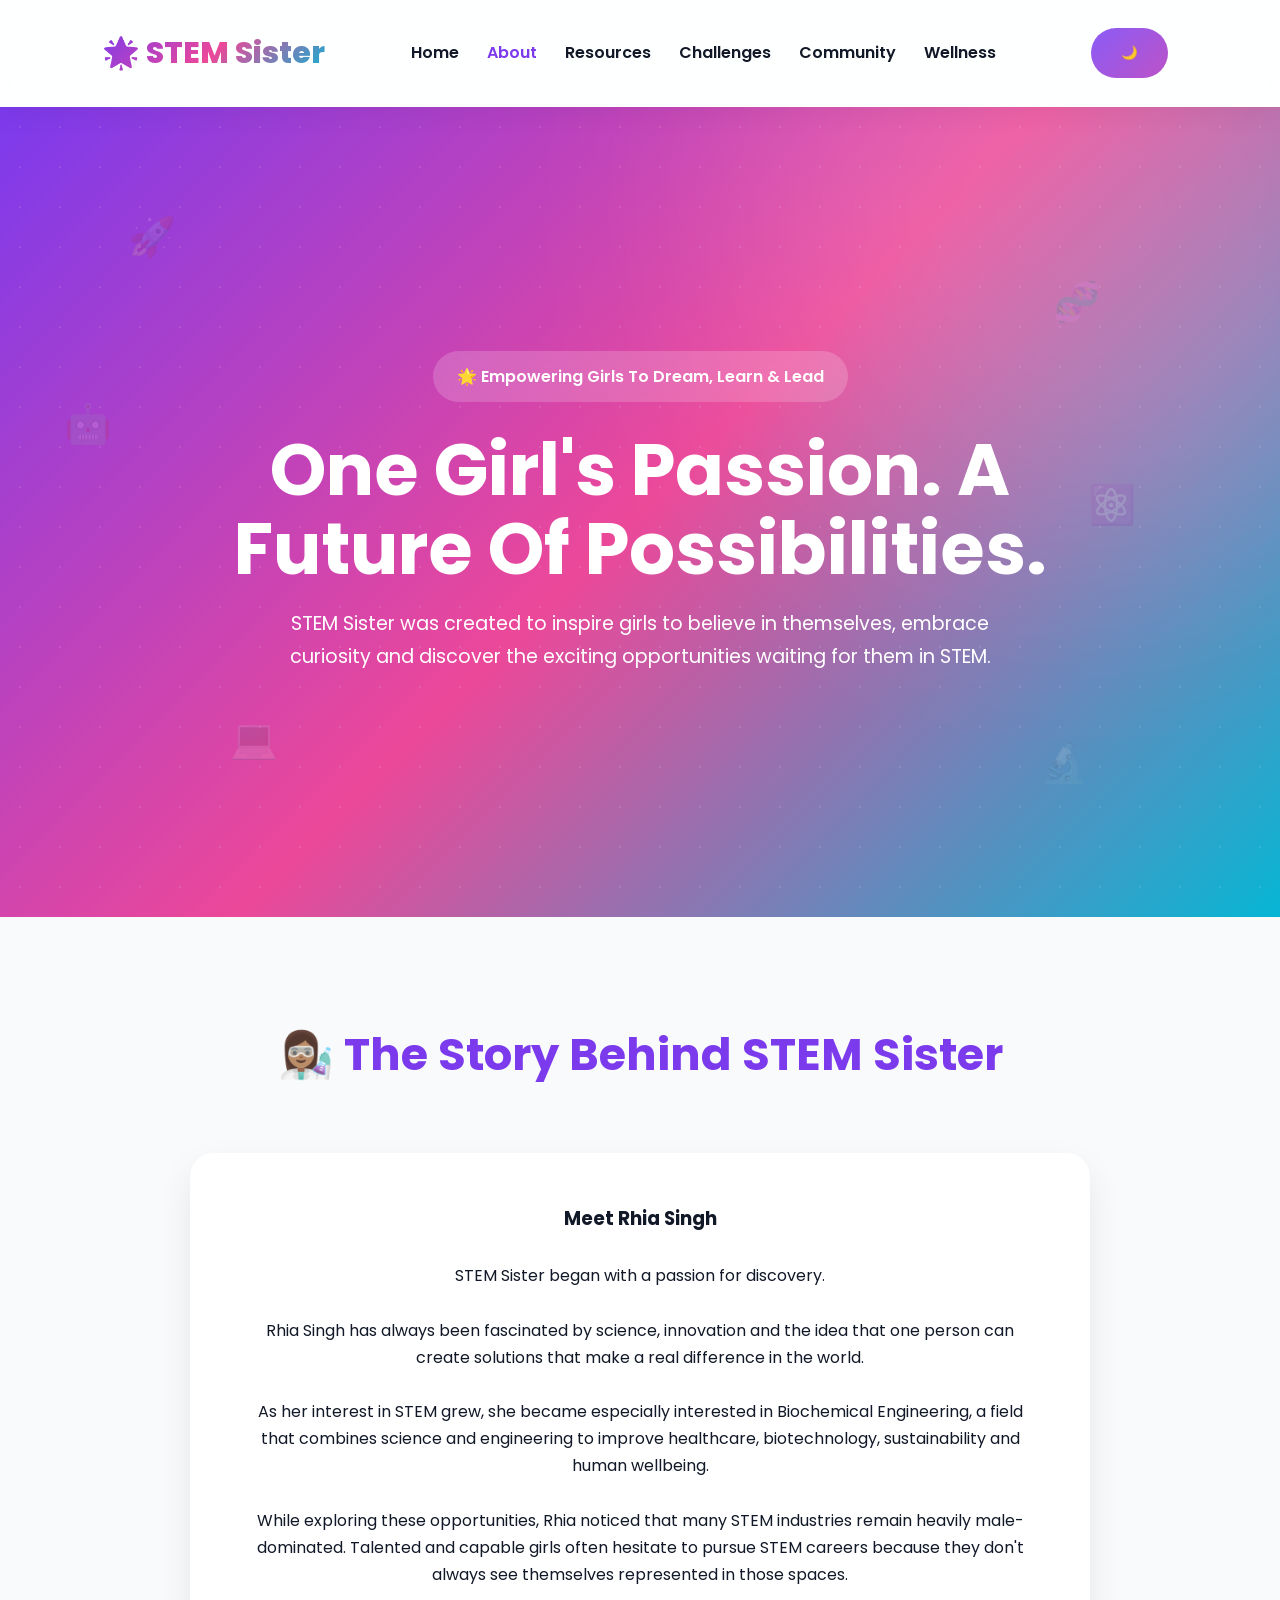
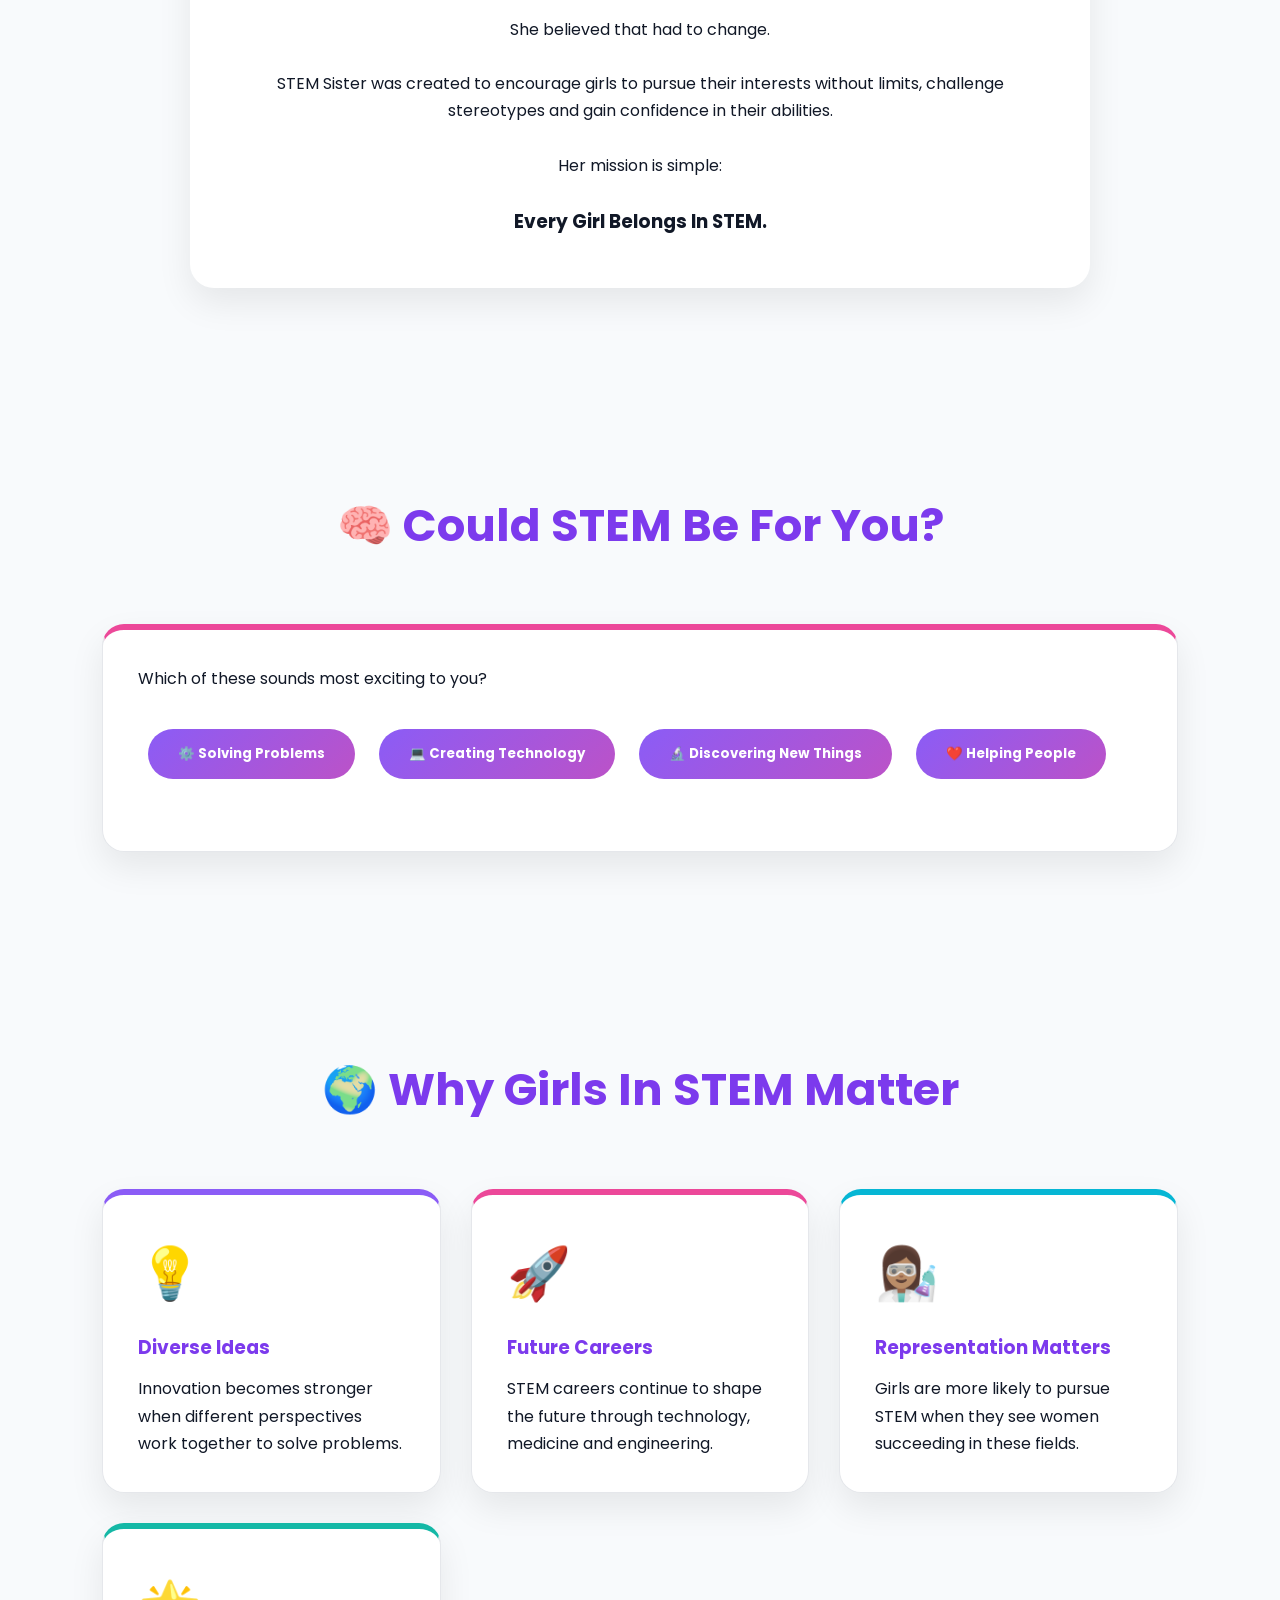
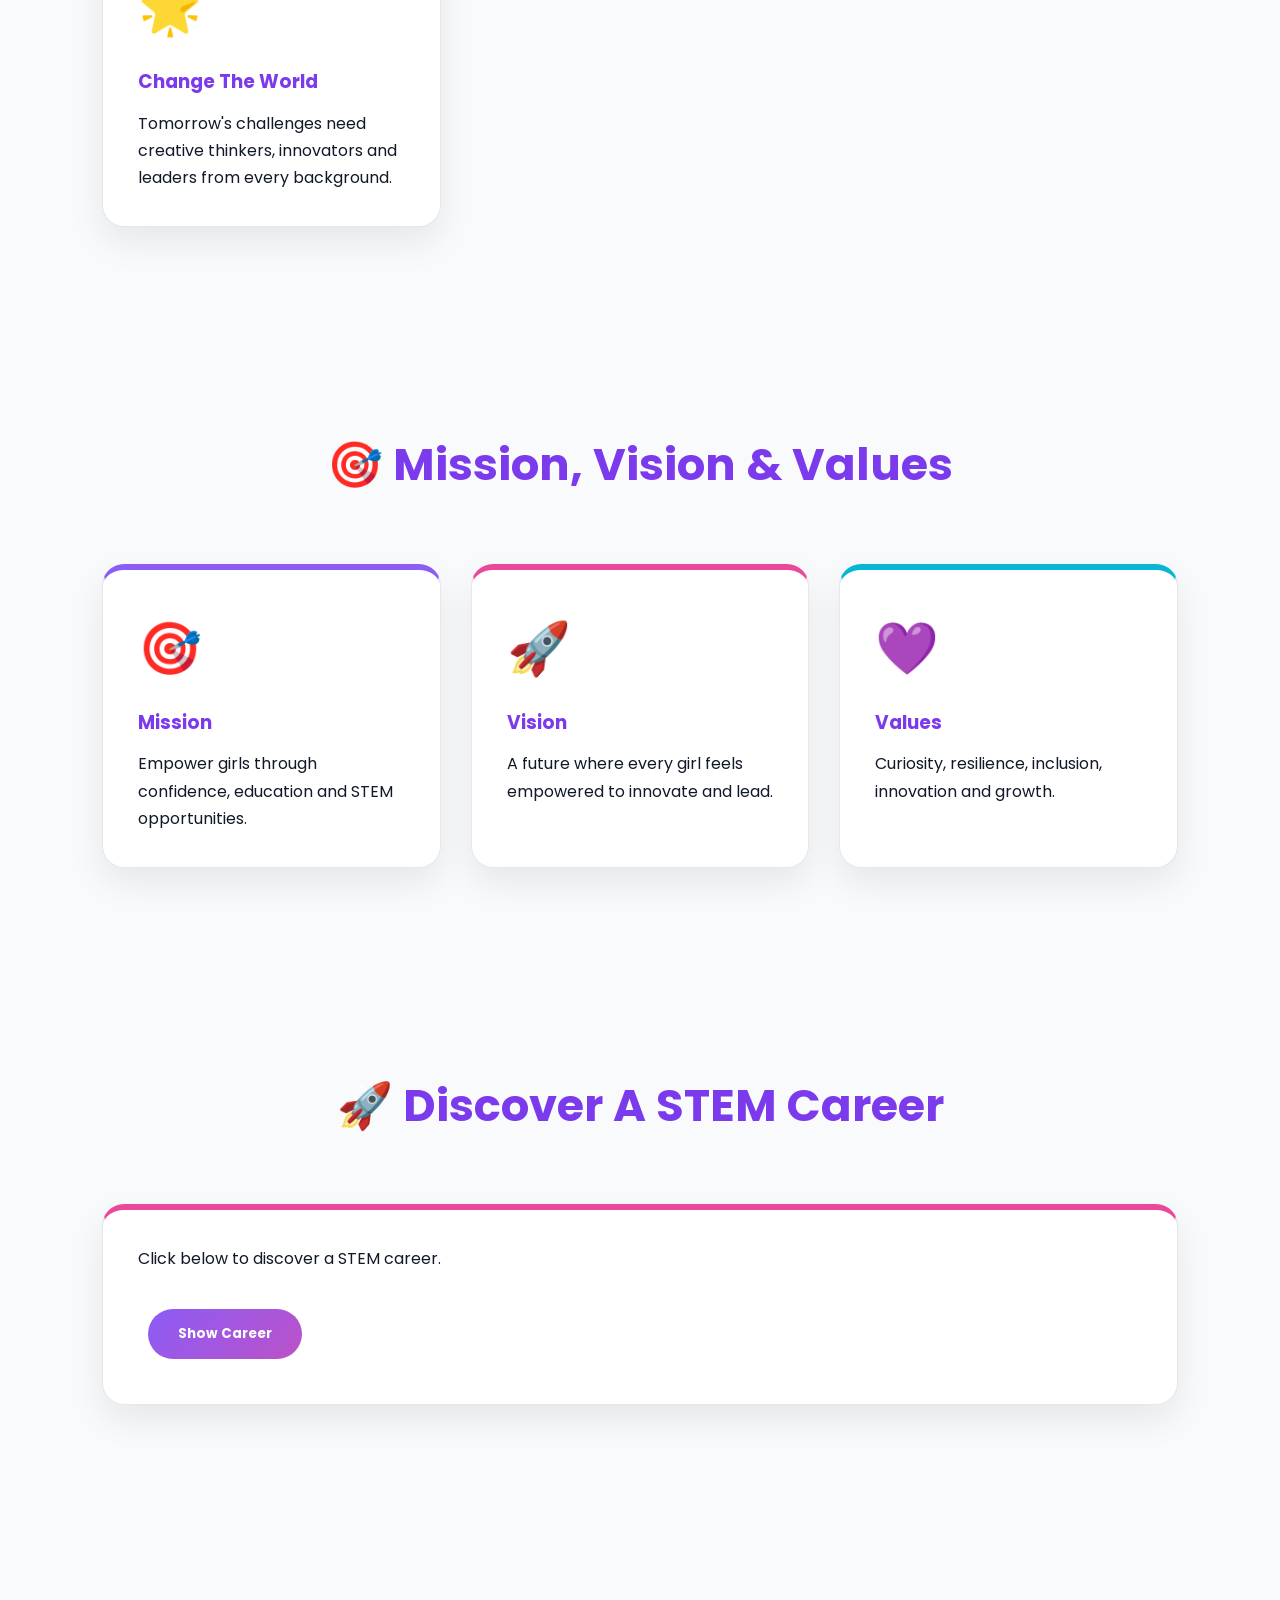
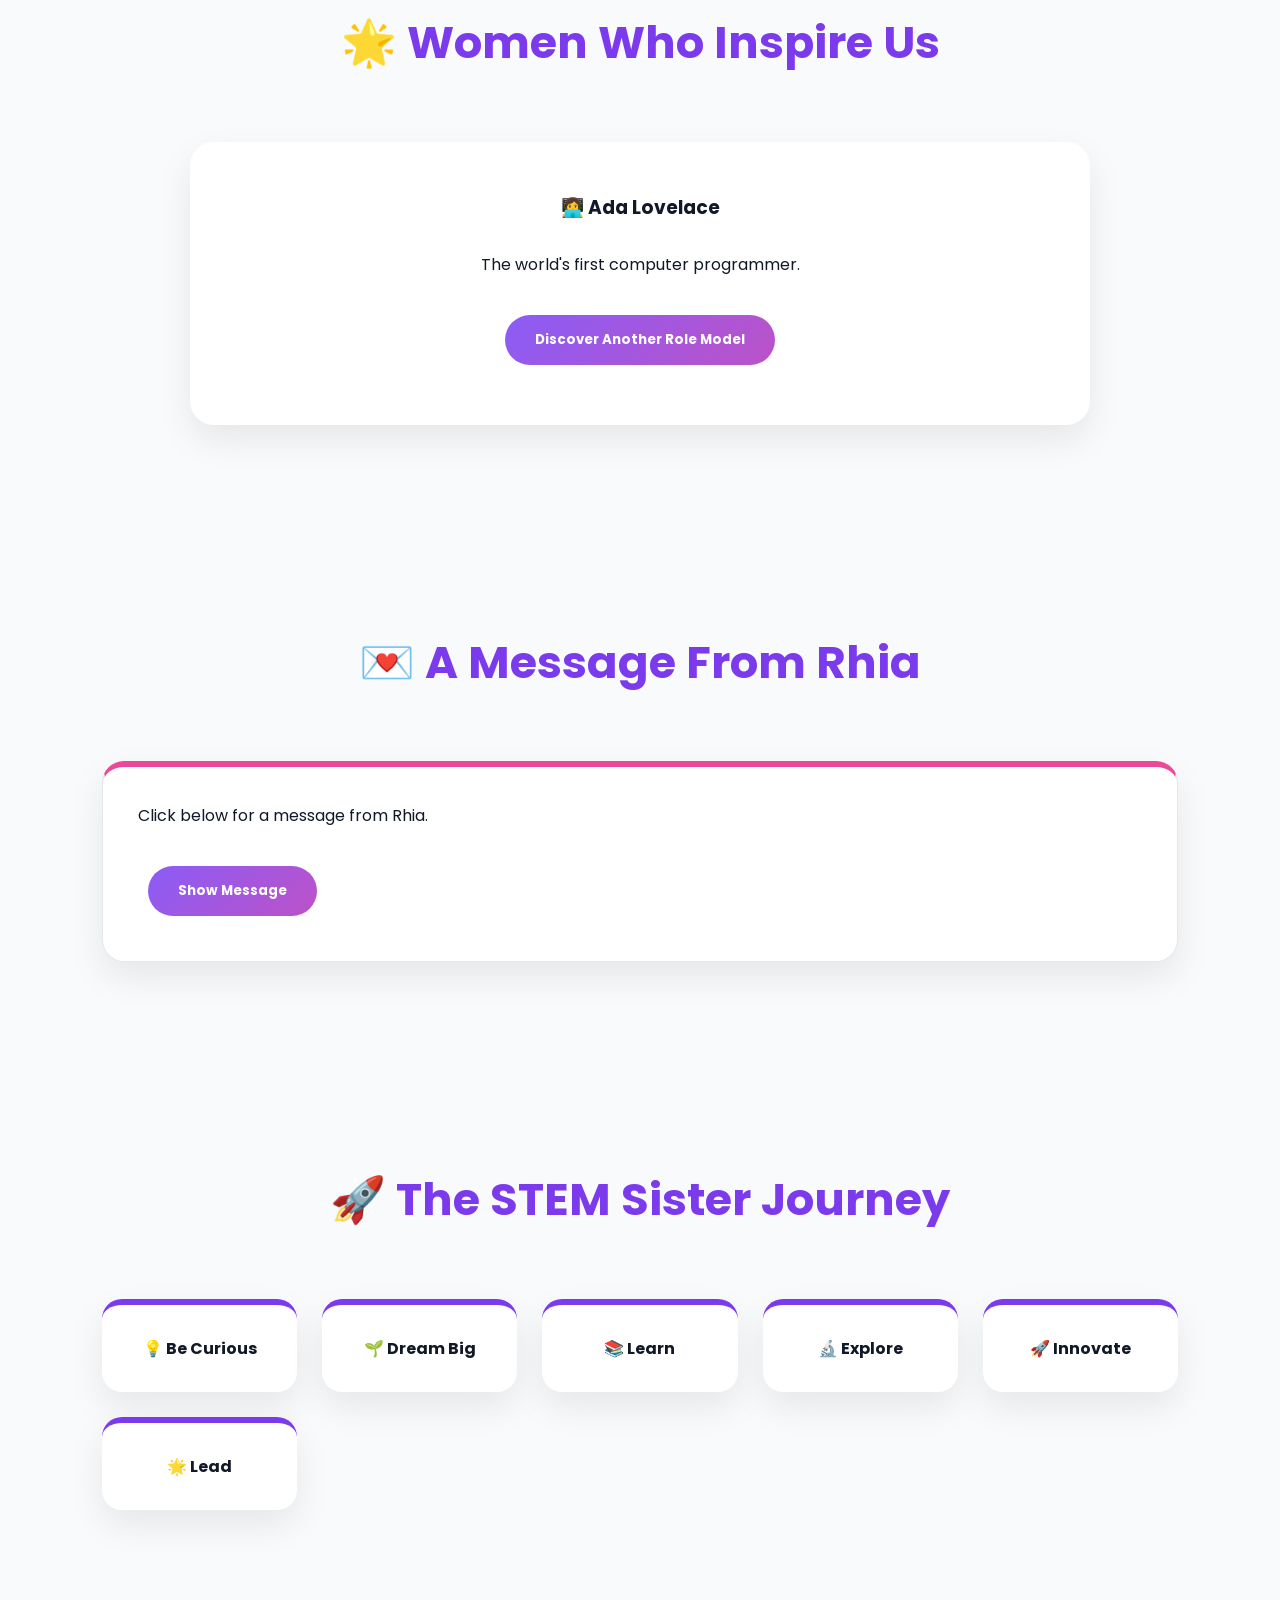
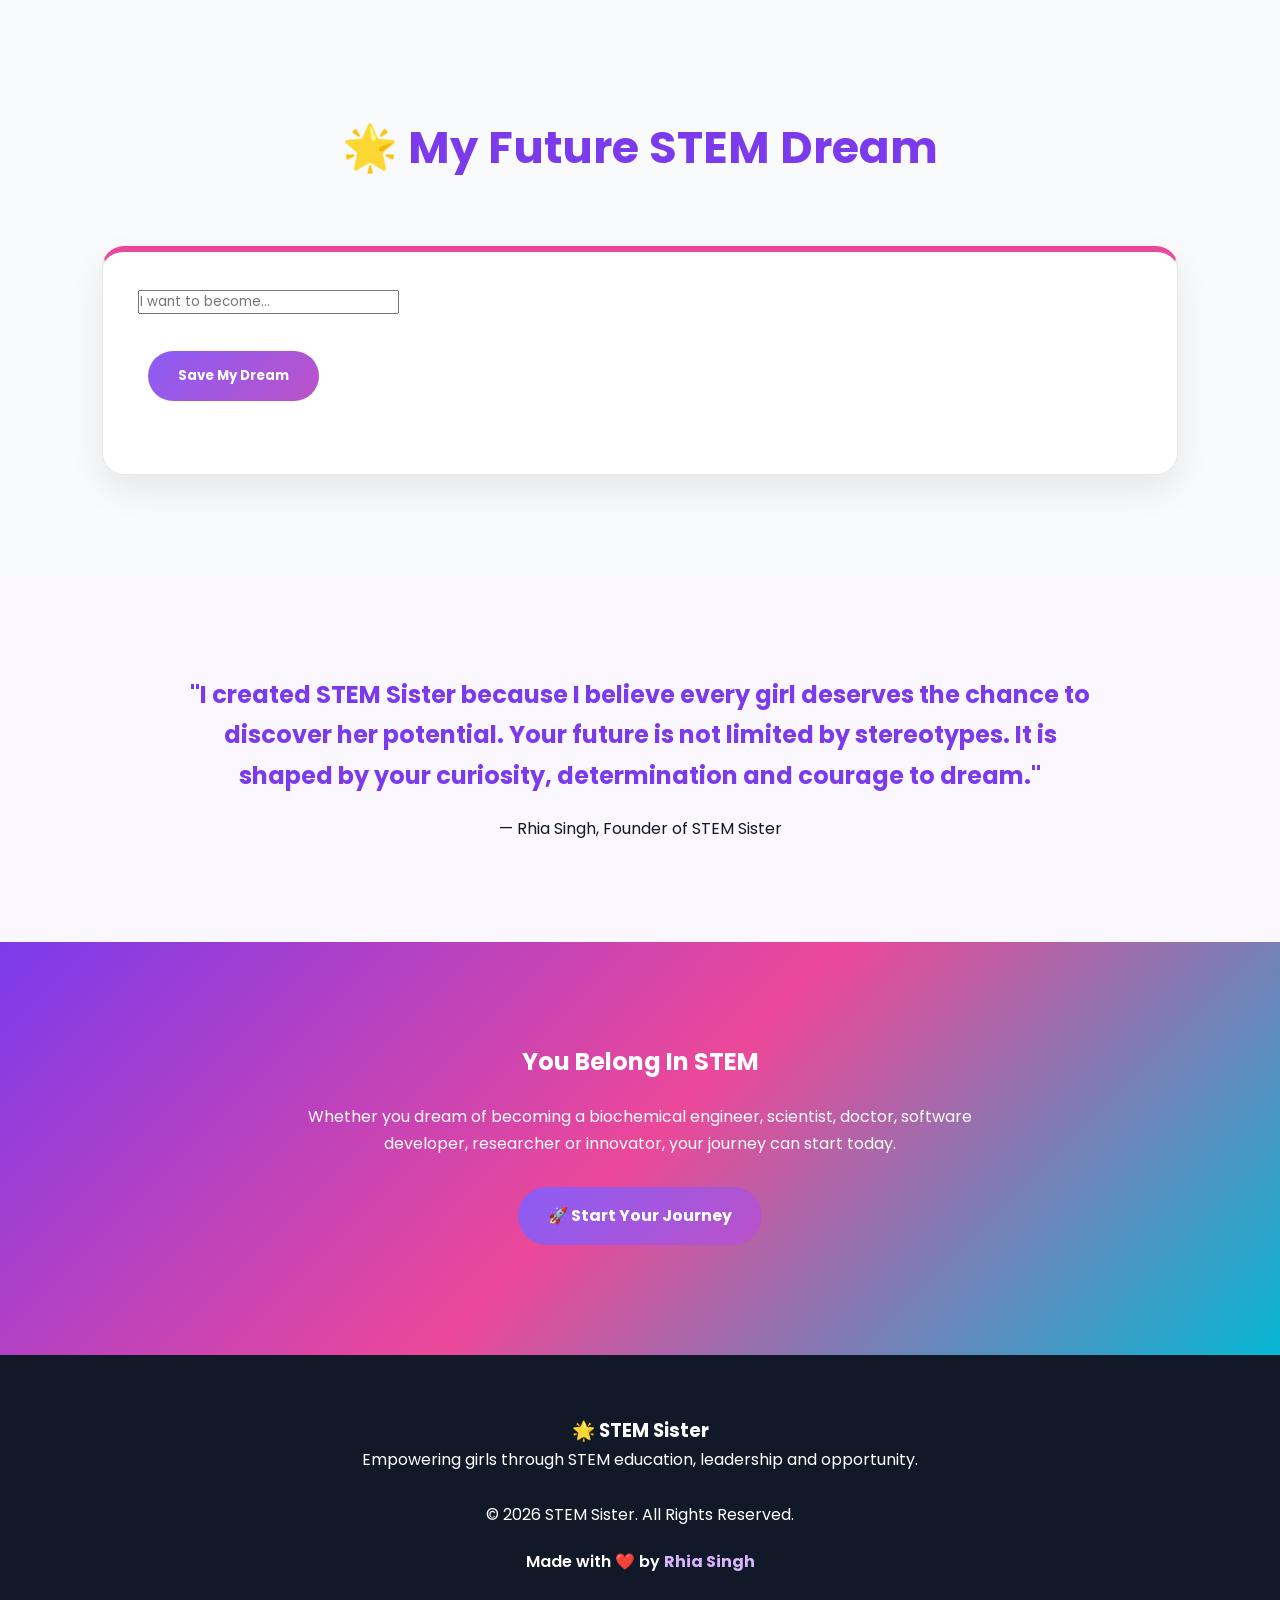
==== about.html @ 30b9b52f "Update about.html" ====
<!DOCTYPE html>
<html lang="en">

<head>

<meta charset="UTF-8">
<meta name="viewport" content="width=device-width, initial-scale=1.0">

<title>About STEM Sister</title>

<link rel="stylesheet" href="styles.css">

</head>

<body>

<!-- NAVIGATION -->

<nav>

    <div class="logo">
        🌟 STEM Sister
    </div>

    <ul class="nav-links">
        <li><a href="index.html">Home</a></li>
        <li><a href="about.html" class="active">About</a></li>
        <li><a href="textbooks.html">Resources</a></li>
        <li><a href="tests.html">Challenges</a></li>
        <li><a href="discussions.html">Community</a></li>
        <li><a href="wellness.html">Wellness</a></li>
    </ul>

    <button id="darkModeBtn" class="btn">
        🌙
    </button>

</nav>

<!-- HERO -->

<section class="hero">

    <div class="floating-icons">
        <span>🚀</span>
        <span>🧬</span>
        <span>💻</span>
        <span>🔬</span>
        <span>⚛️</span>
        <span>🤖</span>
    </div>

    <div class="hero-content">

        <span class="tagline">
            🌟 Empowering Girls To Dream, Learn & Lead
        </span>

        <h1>
            One Girl's Passion.
            A Future Of Possibilities.
        </h1>

        <p>
            STEM Sister was created to inspire girls to believe
            in themselves, embrace curiosity and discover the
            exciting opportunities waiting for them in STEM.
        </p>

    </div>

</section>

<!-- FOUNDER STORY -->

<section class="reveal">

    <h2 class="section-title">
        👩🏽‍🔬 The Story Behind STEM Sister
    </h2>

    <div class="mission-card">

        <h3>
            Meet Rhia Singh
        </h3>

        <br>

        <p>
            STEM Sister began with a passion for discovery.
        </p>

        <br>

        <p>
            Rhia Singh has always been fascinated by science,
            innovation and the idea that one person can create
            solutions that make a real difference in the world.
        </p>

        <br>

        <p>
            As her interest in STEM grew, she became especially
            interested in Biochemical Engineering, a field that
            combines science and engineering to improve healthcare,
            biotechnology, sustainability and human wellbeing.
        </p>

        <br>

        <p>
            While exploring these opportunities, Rhia noticed that
            many STEM industries remain heavily male-dominated.
            Talented and capable girls often hesitate to pursue
            STEM careers because they don't always see themselves
            represented in those spaces.
        </p>

        <br>

        <p>
            She believed that had to change.
        </p>

        <br>

        <p>
            STEM Sister was created to encourage girls to pursue
            their interests without limits, challenge stereotypes
            and gain confidence in their abilities.
        </p>

        <br>

        <p>
            Her mission is simple:
        </p>

        <br>

        <h3>
            Every Girl Belongs In STEM.
        </h3>

    </div>

</section>

<!-- STEM QUIZ -->

<section class="reveal">

    <h2 class="section-title">
        🧠 Could STEM Be For You?
    </h2>

    <div class="card">

        <p>
            Which of these sounds most exciting to you?
        </p>

        <br>

        <button class="btn" onclick="stemFit('problem')">
            ⚙️ Solving Problems
        </button>

        <button class="btn" onclick="stemFit('technology')">
            💻 Creating Technology
        </button>

        <button class="btn" onclick="stemFit('science')">
            🔬 Discovering New Things
        </button>

        <button class="btn" onclick="stemFit('helping')">
            ❤️ Helping People
        </button>

        <br><br>

        <p id="stemFitResult"></p>

    </div>

</section>

<!-- WHY GIRLS IN STEM -->

<section class="reveal">

    <h2 class="section-title">
        🌍 Why Girls In STEM Matter
    </h2>

    <div class="grid">

        <div class="card">
            <div class="icon">💡</div>
            <h3>Diverse Ideas</h3>
            <p>
                Innovation becomes stronger when different perspectives
                work together to solve problems.
            </p>
        </div>

        <div class="card">
            <div class="icon">🚀</div>
            <h3>Future Careers</h3>
            <p>
                STEM careers continue to shape the future through
                technology, medicine and engineering.
            </p>
        </div>

        <div class="card">
            <div class="icon">👩🏽‍🔬</div>
            <h3>Representation Matters</h3>
            <p>
                Girls are more likely to pursue STEM when they
                see women succeeding in these fields.
            </p>
        </div>

        <div class="card">
            <div class="icon">🌟</div>
            <h3>Change The World</h3>
            <p>
                Tomorrow's challenges need creative thinkers,
                innovators and leaders from every background.
            </p>
        </div>

    </div>

</section>

<!-- MISSION / VISION -->

<section class="reveal">

    <h2 class="section-title">
        🎯 Mission, Vision & Values
    </h2>

    <div class="grid">

        <div class="card">

            <div class="icon">🎯</div>

            <h3>Mission</h3>

            <p>
                Empower girls through confidence,
                education and STEM opportunities.
            </p>

        </div>

        <div class="card">

            <div class="icon">🚀</div>

            <h3>Vision</h3>

            <p>
                A future where every girl feels
                empowered to innovate and lead.
            </p>

        </div>

        <div class="card">

            <div class="icon">💜</div>

            <h3>Values</h3>

            <p>
                Curiosity, resilience, inclusion,
                innovation and growth.
            </p>

        </div>

    </div>

</section>

<!-- CAREER GENERATOR -->

<section class="reveal">

    <h2 class="section-title">
        🚀 Discover A STEM Career
    </h2>

    <div class="card">

        <p id="careerSpotlight">
            Click below to discover a STEM career.
        </p>

        <br>

        <button class="btn" onclick="showCareer()">
            Show Career
        </button>

    </div>

</section>

<!-- ROLE MODELS -->

<section class="reveal">

    <h2 class="section-title">
        🌟 Women Who Inspire Us
    </h2>

    <div class="mission-card">

        <h3 id="heroName">
            👩‍💻 Ada Lovelace
        </h3>

        <br>

        <p id="heroDescription">
            The world's first computer programmer.
        </p>

        <br>

        <button class="btn" onclick="nextHero()">
            Discover Another Role Model
        </button>

    </div>

</section>

<!-- MESSAGE -->

<section class="reveal">

    <h2 class="section-title">
        💌 A Message From Rhia
    </h2>

    <div class="card">

        <p id="rhiaMessage">
            Click below for a message from Rhia.
        </p>

        <br>

        <button class="btn" onclick="showMessage()">
            Show Message
        </button>

    </div>

</section>

<!-- JOURNEY -->

<section class="reveal">

    <h2 class="section-title">
        🚀 The STEM Sister Journey
    </h2>

    <div class="journey">

        <div class="step">💡 Be Curious</div>

        <div class="step">🌱 Dream Big</div>

        <div class="step">📚 Learn</div>

        <div class="step">🔬 Explore</div>

        <div class="step">🚀 Innovate</div>

        <div class="step">🌟 Lead</div>

    </div>

</section>

<!-- STEM DREAM -->

<section class="reveal">

    <h2 class="section-title">
        🌟 My Future STEM Dream
    </h2>

    <div class="card">

        <input
        type="text"
        id="dreamInput"
        placeholder="I want to become...">

        <br><br>

        <button class="btn" onclick="saveDream()">
            Save My Dream
        </button>

        <br><br>

        <p id="dreamOutput"></p>

    </div>

</section>

<!-- QUOTE -->

<section class="quote">

    <h2>

        "I created STEM Sister because I believe every girl
        deserves the chance to discover her potential.
        Your future is not limited by stereotypes.
        It is shaped by your curiosity, determination
        and courage to dream."

    </h2>

    <p>
        — Rhia Singh, Founder of STEM Sister
    </p>

</section>

<!-- CTA -->

<section class="cta">

    <h2>
        You Belong In STEM
    </h2>

    <p>
        Whether you dream of becoming a biochemical engineer,
        scientist, doctor, software developer, researcher or
        innovator, your journey can start today.
    </p>

    <a href="textbooks.html" class="btn">
        🚀 Start Your Journey
    </a>

</section>

<!-- FOOTER -->

<footer>

    <h3>🌟 STEM Sister</h3>

    <p>
        Empowering girls through STEM education,
        leadership and opportunity.
    </p>

    <br>

    <p>
        © 2026 STEM Sister. All Rights Reserved.
    </p>

    <div class="made-by">
        Made with ❤️ by <strong>Rhia Singh</strong>
    </div>

</footer>

<script>

/* DARK MODE */

document
.getElementById("darkModeBtn")
.addEventListener("click", () => {
    document.body.classList.toggle("dark");
});

/* HEROES */

const heroes = [

{
name:"👩‍💻 Ada Lovelace",
desc:"The world's first computer programmer."
},

{
name:"👩‍🔬 Marie Curie",
desc:"The first woman to win a Nobel Prize."
},

{
name:"👩‍🚀 Mae Jemison",
desc:"The first African-American woman in space."
},

{
name:"🚀 Katherine Johnson",
desc:"NASA mathematician who helped launch space missions."
},

{
name:"🧬 Rosalind Franklin",
desc:"Helped reveal the structure of DNA."
}

];

function nextHero(){

const random =
Math.floor(Math.random()*heroes.length);

document.getElementById("heroName").innerHTML =
heroes[random].name;

document.getElementById("heroDescription").innerHTML =
heroes[random].desc;

}

/* INSPIRATION */

const inspiration = [

"Science needs your ideas.",

"You belong in STEM.",

"The future is built by curious minds.",

"Dream big. Build bigger.",

"Every innovation starts with a question.",

"The world needs your voice."

];

function inspireMe(){

const random =
Math.floor(Math.random()*inspiration.length);

document.getElementById("inspireText").innerHTML =
inspiration[random];

}

/* ASK RHIA */

function showAnswer(){

const question =
document.getElementById("questionSelect").value;

let response = "";

if(question === "1"){
response =
"I created STEM Sister to help girls discover opportunities, confidence and community in STEM.";
}

if(question === "2"){
response =
"Stay curious, believe in yourself and never stop learning.";
}

if(question === "3"){
response =
"STEM shapes our future and girls deserve to help build that future.";
}

document.getElementById("answer").innerHTML =
response;

}

/* PROMISE */

function savePromise(){

const promise =
document.getElementById("promiseInput").value;

if(promise.trim() === ""){

document.getElementById("promiseOutput").innerHTML =
"🌟 Make a promise to your future self.";

}else{

localStorage.setItem(
"stemPromise",
promise
);

document.getElementById("promiseOutput").innerHTML =
"💜 Your promise: <strong>" +
promise +
"</strong>";

}

}

window.onload = () => {

const saved =
localStorage.getItem("stemPromise");

if(saved){

document.getElementById("promiseOutput").innerHTML =
"💜 Your promise: <strong>" +
saved +
"</strong>";

}

};

function stemFit(type){

let result="";

if(type==="problem"){
result="⚙️ Engineering could be a fantastic path for you.";
}

if(type==="technology"){
result="💻 Technology and Software Development could be your future.";
}

if(type==="science"){
result="🔬 Scientific Research could be a great fit for your curiosity.";
}

if(type==="helping"){
result="🩺 Biochemical Engineering, Medicine or Healthcare Innovation may suit you.";
}

document.getElementById("stemFitResult").innerHTML = result;

}

const careers = [

"👩‍🔬 Biochemical Engineer",
"💻 Software Developer",
"🧬 Genetic Scientist",
"🤖 Robotics Engineer",
"🛰️ Aerospace Engineer",
"⚕️ Biomedical Scientist",
"📊 Data Scientist",
"🌱 Environmental Engineer"

];

function showCareer(){

const random =
Math.floor(Math.random()*careers.length);

document.getElementById("careerSpotlight").innerHTML =
careers[random];

}

const messages = [

"Never let stereotypes decide what you can achieve.",

"Your curiosity is your superpower.",

"The future needs your ideas.",

"Believe in yourself before the world does.",

"You belong in every STEM space you enter."

];

function showMessage(){

const random =
Math.floor(Math.random()*messages.length);

document.getElementById("rhiaMessage").innerHTML =
messages[random];

}

function saveDream(){

const dream =
document.getElementById("dreamInput").value;

if(dream.trim()===""){

document.getElementById("dreamOutput").innerHTML =
"🌟 Tell us about your STEM dream.";

return;

}

localStorage.setItem("stemDream", dream);

document.getElementById("dreamOutput").innerHTML =
"🚀 My Future Goal: <strong>" +
dream +
"</strong>";

}

window.onload = () => {

const savedDream =
localStorage.getItem("stemDream");

if(savedDream){

document.getElementById("dreamOutput").innerHTML =
"🚀 My Future Goal: <strong>" +
savedDream +
"</strong>";

}

};

/* SCROLL REVEAL */

const reveals =
document.querySelectorAll(".reveal");

function revealSections(){

reveals.forEach(section=>{

const top =
section.getBoundingClientRect().top;

if(top < window.innerHeight - 100){

section.classList.add("active");

}

});

}

window.addEventListener(
"scroll",
revealSections
);

revealSections();

</script>

</body>
</html>
---- styles.css ----
@import url('https://fonts.googleapis.com/css2?family=Poppins:wght@300;400;500;600;700;800&display=swap');

/* =========================
   STEM SISTER 2.0
   ========================= */

:root{

    --purple:#7c3aed;
    --purple-dark:#6d28d9;
    --pink:#ec4899;
    --cyan:#06b6d4;
    --teal:#14b8a6;
    --yellow:#fbbf24;

    --dark:#111827;
    --gray:#6b7280;

    --white:#ffffff;
    --background:#f8fafc;

    --border:#e5e7eb;

    --gradient:
    linear-gradient(
        135deg,
        #7c3aed 0%,
        #ec4899 50%,
        #06b6d4 100%
    );

    --shadow:
    0 15px 35px rgba(0,0,0,.08);

    --hover-shadow:
    0 20px 40px rgba(124,58,237,.15);
}

/* =========================
   RESET
   ========================= */

*{
    margin:0;
    padding:0;
    box-sizing:border-box;
    font-family:'Poppins',sans-serif;
}

html{
    scroll-behavior:smooth;
}

body{
    background:var(--background);
    color:var(--dark);
    line-height:1.7;
    overflow-x:hidden;
}

/* =========================
   NAVBAR
   ========================= */

nav{

    position:sticky;
    top:0;
    z-index:1000;

    display:flex;
    justify-content:space-between;
    align-items:center;

    padding:18px 8%;

    backdrop-filter:blur(18px);

    background:
    rgba(255,255,255,0.85);

    border-bottom:
    1px solid rgba(255,255,255,.3);

    box-shadow:
    0 8px 25px rgba(0,0,0,.05);
}

.logo{

    font-size:1.9rem;
    font-weight:800;

    background:var(--gradient);

    -webkit-background-clip:text;
    -webkit-text-fill-color:transparent;
}

.nav-links{

    display:flex;
    list-style:none;
    gap:28px;
}

.nav-links a{

    text-decoration:none;
    color:var(--dark);

    font-weight:600;

    transition:.3s;
}

.nav-links a:hover,
.nav-links a.active{

    color:var(--purple);

    transform:translateY(-2px);
}

/* =========================
   HERO
   ========================= */

.hero{

    position:relative;

    min-height:90vh;

    display:flex;
    justify-content:center;
    align-items:center;

    text-align:center;

    padding:100px 8%;

    background:var(--gradient);

    color:white;

    overflow:hidden;
}

.hero::before{

    content:"";

    position:absolute;

    width:700px;
    height:700px;

    border-radius:50%;

    background:
    rgba(255,255,255,.15);

    top:-250px;
    right:-150px;

    filter:blur(120px);
}

.hero::after{

    content:"";

    position:absolute;

    inset:0;

    background-image:
    radial-gradient(
    rgba(255,255,255,.1) 1px,
    transparent 1px);

    background-size:40px 40px;
}

.hero-content{
    max-width:900px;
    position:relative;
    z-index:2;
}

.tagline{

    display:inline-block;

    padding:12px 24px;

    border-radius:50px;

    margin-bottom:28px;

    background:
    rgba(255,255,255,.18);

    backdrop-filter:blur(10px);

    font-weight:600;
}

.hero h1{

    font-size:4.5rem;
    line-height:1.1;

    margin-bottom:20px;
}

.hero p{

    max-width:750px;

    margin:auto;

    font-size:1.2rem;
}

/* =========================
   FLOATING STEM ICONS
   ========================= */

.floating-icons{

    position:absolute;
    inset:0;

    pointer-events:none;
}

.floating-icons span{

    position:absolute;

    font-size:2.4rem;

    opacity:.15;

    animation:floatIcon 8s ease-in-out infinite;
}

.floating-icons span:nth-child(1){
    top:12%;
    left:10%;
}

.floating-icons span:nth-child(2){
    top:20%;
    right:14%;
}

.floating-icons span:nth-child(3){
    bottom:18%;
    left:18%;
}

.floating-icons span:nth-child(4){
    bottom:15%;
    right:15%;
}

.floating-icons span:nth-child(5){
    top:45%;
    left:85%;
}

.floating-icons span:nth-child(6){
    top:35%;
    left:5%;
}

/* =========================
   BUTTONS
   ========================= */

.btn{

    display:inline-block;

    margin:10px;

    padding:15px 30px;

    border:none;

    border-radius:50px;

    text-decoration:none;

    color:white;

    background:
    linear-gradient(
        135deg,
        #8b5cf6,
        #ec4899
    );

    font-weight:700;

    transition:.35s;

    background-size:200% 200%;
}

.btn:hover{

    transform:
    translateY(-5px);

    box-shadow:
    0 15px 30px rgba(124,58,237,.3);

    background-position:right center;
}

.secondary{

    background:white;
    color:var(--purple);
}

/* =========================
   GENERAL SECTIONS
   ========================= */

section{
    padding:100px 8%;
}

.section-title{

    text-align:center;

    font-size:2.8rem;

    margin-bottom:60px;

    color:var(--purple);
}

/* =========================
   GRID
   ========================= */

.grid{

    display:grid;

    grid-template-columns:
    repeat(auto-fit,minmax(260px,1fr));

    gap:30px;
}

/* =========================
   CARDS
   ========================= */

.card{

    position:relative;

    overflow:hidden;

    background:white;

    border-radius:22px;

    border:1px solid var(--border);

    padding:35px;

    box-shadow:var(--shadow);

    transition:.4s;
}

.card::before{

    content:"";

    position:absolute;

    top:0;

    left:-100%;

    width:100%;
    height:100%;

    background:
    linear-gradient(
        90deg,
        transparent,
        rgba(255,255,255,.8),
        transparent
    );

    transition:.8s;
}

.card:hover::before{
    left:100%;
}

.card:hover{

    transform:
    translateY(-10px)
    scale(1.02);

    box-shadow:var(--hover-shadow);
}

.card:nth-child(1){
    border-top:6px solid #8b5cf6;
}

.card:nth-child(2){
    border-top:6px solid #ec4899;
}

.card:nth-child(3){
    border-top:6px solid #06b6d4;
}

.card:nth-child(4){
    border-top:6px solid #14b8a6;
}

.card h3{
    color:var(--purple);
    margin-bottom:12px;
}

.icon{

    font-size:3.2rem;

    margin-bottom:15px;
}

/* =========================
   STATS
   ========================= */

.stats{

    display:grid;

    grid-template-columns:
    repeat(auto-fit,minmax(220px,1fr));

    gap:30px;
}

.stat-card{

    position:relative;

    overflow:hidden;

    background:white;

    border-radius:22px;

    padding:35px;

    text-align:center;

    box-shadow:var(--shadow);
}

.stat-card::after{

    content:"";

    position:absolute;

    width:120px;
    height:120px;

    border-radius:50%;

    bottom:-50px;
    right:-50px;

    background:
    rgba(124,58,237,.08);
}

.stat-card h2{

    color:var(--purple);

    font-size:3rem;
}

/* =========================
   COUNTER
   ========================= */

.counter-section{
    text-align:center;
}

.counter-section h1{

    color:var(--purple);

    font-size:5rem;
}

.counter-section p{
    color:var(--gray);
    font-weight:600;
}

/* =========================
   MISSION
   ========================= */

.mission-card{

    max-width:900px;

    margin:auto;

    background:white;

    border-radius:24px;

    padding:50px;

    text-align:center;

    box-shadow:var(--shadow);
}

/* =========================
   JOURNEY
   ========================= */

.journey{

    display:grid;

    grid-template-columns:
    repeat(auto-fit,minmax(180px,1fr));

    gap:25px;
}

.step{

    background:white;

    border-radius:20px;

    padding:30px;

    text-align:center;

    font-weight:700;

    border-top:6px solid var(--purple);

    box-shadow:var(--shadow);

    transition:.3s;
}

.step:hover{

    transform:translateY(-8px);
}

/* =========================
   CAREER EXPLORER
   ========================= */

.career-explorer{
    text-align:center;
}

.career-explorer button{

    padding:15px 22px;

    margin:8px;

    border:none;

    border-radius:15px;

    background:white;

    box-shadow:var(--shadow);

    color:var(--purple);

    font-weight:700;

    cursor:pointer;

    transition:.3s;
}

.career-explorer button:hover{

    background:var(--purple);

    color:white;
}

#careerResult{

    margin-top:20px;

    font-weight:700;

    color:var(--purple);
}

/* =========================
   FACT SECTION
   ========================= */

.fact-section{

    background:
    linear-gradient(
    135deg,
    #faf7ff,
    #f0f9ff);

    text-align:center;
}

/* =========================
   GOAL BOX
   ========================= */

.goal-box{

    max-width:700px;

    margin:auto;

    text-align:center;
}

.goal-box input{

    width:100%;

    padding:18px;

    border-radius:15px;

    border:1px solid var(--border);
}

.goal-box input:focus{

    outline:none;

    border-color:var(--purple);

    box-shadow:
    0 0 0 4px rgba(124,58,237,.15);
}

/* =========================
   QUIZ
   ========================= */

.quiz{

    max-width:700px;

    margin:auto;

    background:white;

    border-radius:24px;

    padding:40px;

    text-align:center;

    box-shadow:var(--shadow);
}

.quiz button{

    width:100%;

    margin-top:12px;

    padding:16px;

    border:none;

    border-radius:12px;

    background:#f3f4f6;

    transition:.3s;

    cursor:pointer;
}

.quiz button:hover{

    background:var(--purple);

    color:white;
}

.result{

    margin-top:20px;

    color:var(--purple);

    font-weight:700;
}

/* =========================
   FOUNDER SHOWCASE
   ========================= */

.founder-showcase{

    display:grid;

    grid-template-columns:300px 1fr;

    gap:40px;

    align-items:start;
}

.founder-avatar{

    background:white;

    border-radius:24px;

    padding:35px;

    text-align:center;

    box-shadow:var(--shadow);
}

.avatar-circle{

    width:140px;
    height:140px;

    margin:auto auto 20px;

    border-radius:50%;

    background:
    linear-gradient(
    135deg,
    #f3e8ff,
    #fdf2f8);

    display:flex;

    justify-content:center;
    align-items:center;

    font-size:4rem;
}

.founder-role{
    color:var(--gray);
}

.founder-tags{

    display:flex;
    flex-wrap:wrap;
    justify-content:center;
    gap:10px;

    margin-top:20px;
}

.founder-tags span{

    padding:8px 14px;

    background:#f3e8ff;

    color:var(--purple);

    border-radius:30px;

    font-size:.85rem;
}

/* =========================
   QUOTE
   ========================= */

.quote{

    background:#faf7ff;

    text-align:center;
}

.quote h2{

    max-width:900px;

    margin:auto;

    color:var(--purple);
}

.quote p{
    margin-top:18px;
}

/* =========================
   CTA
   ========================= */

.cta{

    background:var(--gradient);

    color:white;

    text-align:center;
}

.cta p{

    max-width:700px;

    margin:20px auto;
}

/* =========================
   FOOTER
   ========================= */

footer{

    background:#111827;

    color:white;

    text-align:center;

    padding:60px 20px;
}

.made-by{

    margin-top:20px;

    font-weight:600;
}

.made-by strong{
    color:#d8b4fe;
}

/* =========================
   SCROLL ANIMATIONS
   ========================= */

.reveal{

    opacity:0;

    transform:translateY(50px);

    transition:.8s ease;
}

.reveal.active{

    opacity:1;

    transform:translateY(0);
}

/* =========================
   ANIMATIONS
   ========================= */

@keyframes floatIcon{

    0%{
        transform:translateY(0);
    }

    50%{
        transform:translateY(-15px);
    }

    100%{
        transform:translateY(0);
    }
}

/* =========================
   MOBILE
   ========================= */

@media(max-width:768px){

    nav{
        flex-direction:column;
        gap:15px;
    }

    .nav-links{
        flex-wrap:wrap;
        justify-content:center;
    }

    .hero h1{
        font-size:2.8rem;
    }

    .hero p{
        font-size:1rem;
    }

    .section-title{
        font-size:2rem;
    }

    .btn{
        width:100%;
        max-width:320px;
    }

    .founder-showcase{
        grid-template-columns:1fr;
    }

    .counter-section h1{
        font-size:3.5rem;
    }
}

.feature-strip{

    margin-top:-60px;

    position:relative;

    z-index:10;

    display:grid;

    grid-template-columns:
    repeat(auto-fit,minmax(220px,1fr));

    gap:25px;

    padding:0 8% 100px;
}

.footer-grid{

    display:grid;

    grid-template-columns:
    repeat(auto-fit,minmax(220px,1fr));

    gap:40px;

    text-align:left;

    max-width:1200px;

    margin:auto;
}

footer a{

    color:white;

    text-decoration:none;
}

footer a:hover{

    color:#d8b4fe;
}

select{

    width:100%;

    max-width:500px;

    padding:16px;

    border-radius:15px;

    border:1px solid var(--border);

    font-size:1rem;
}
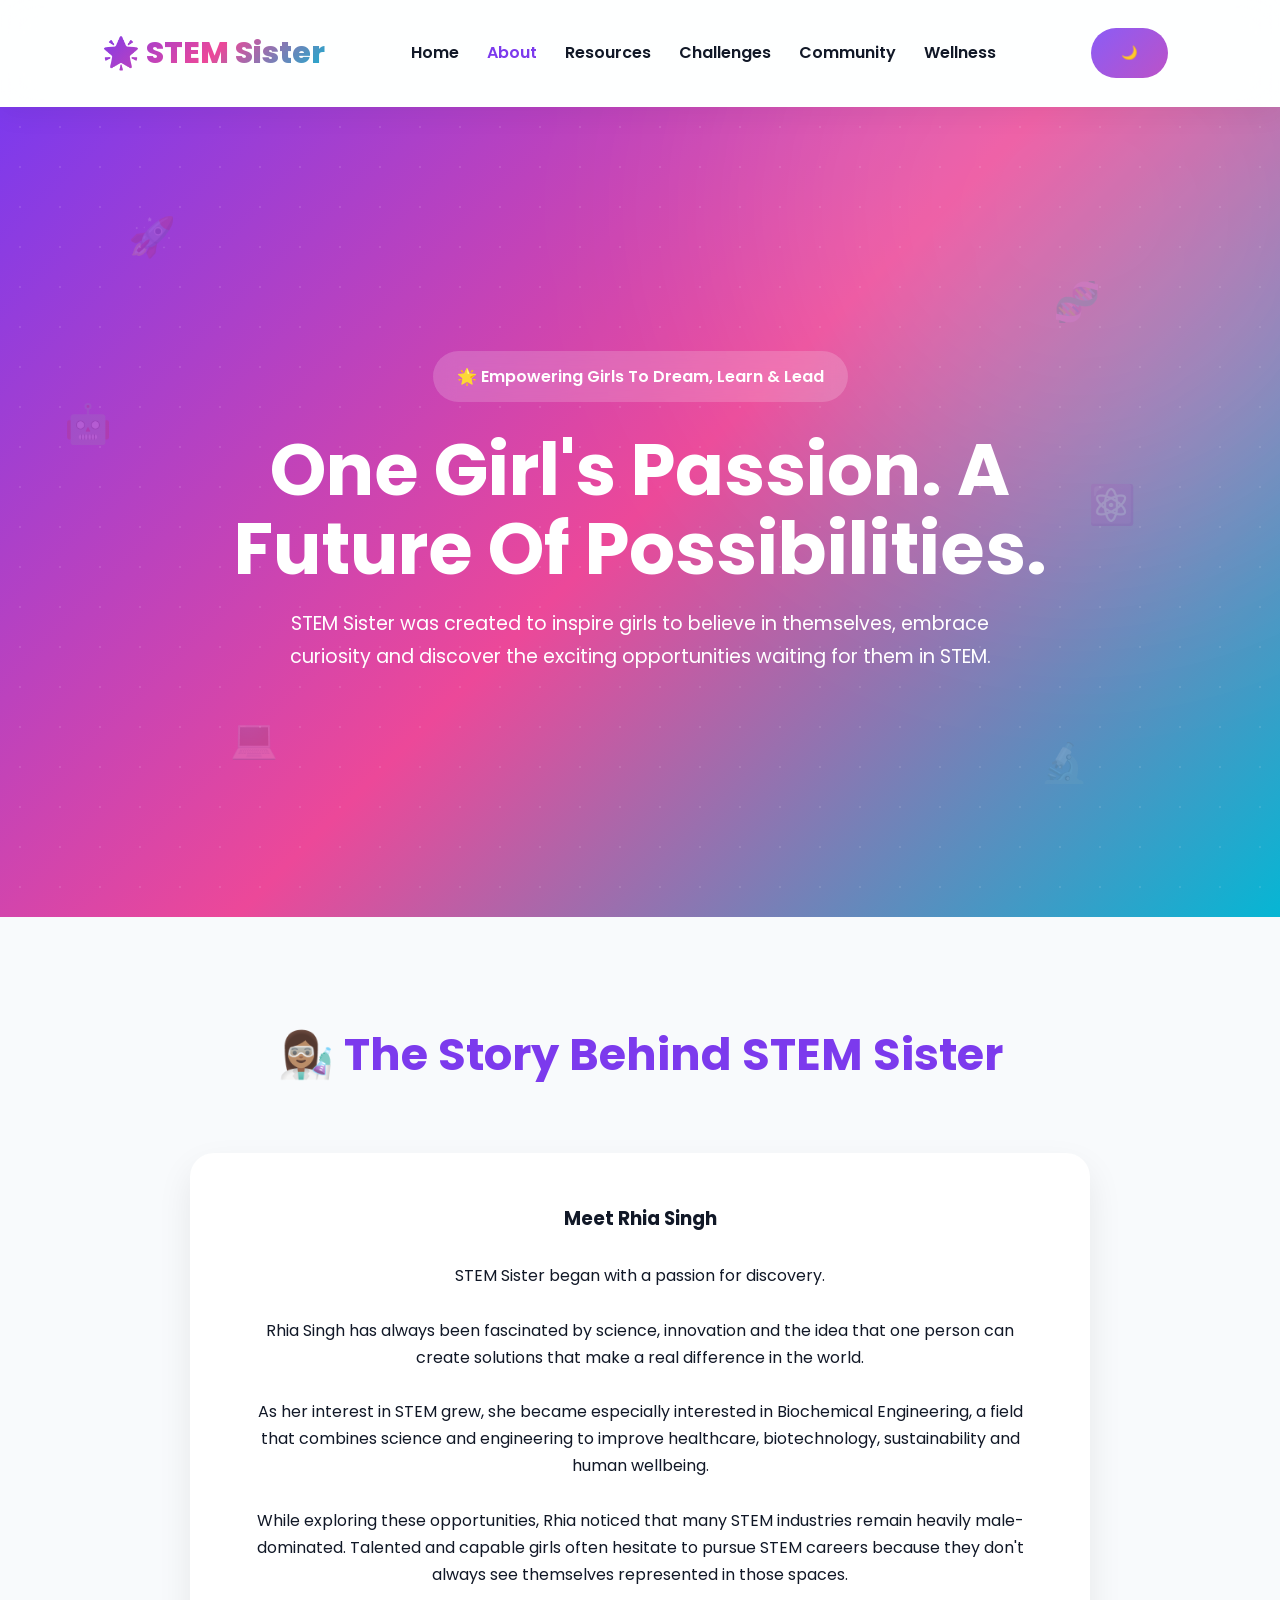
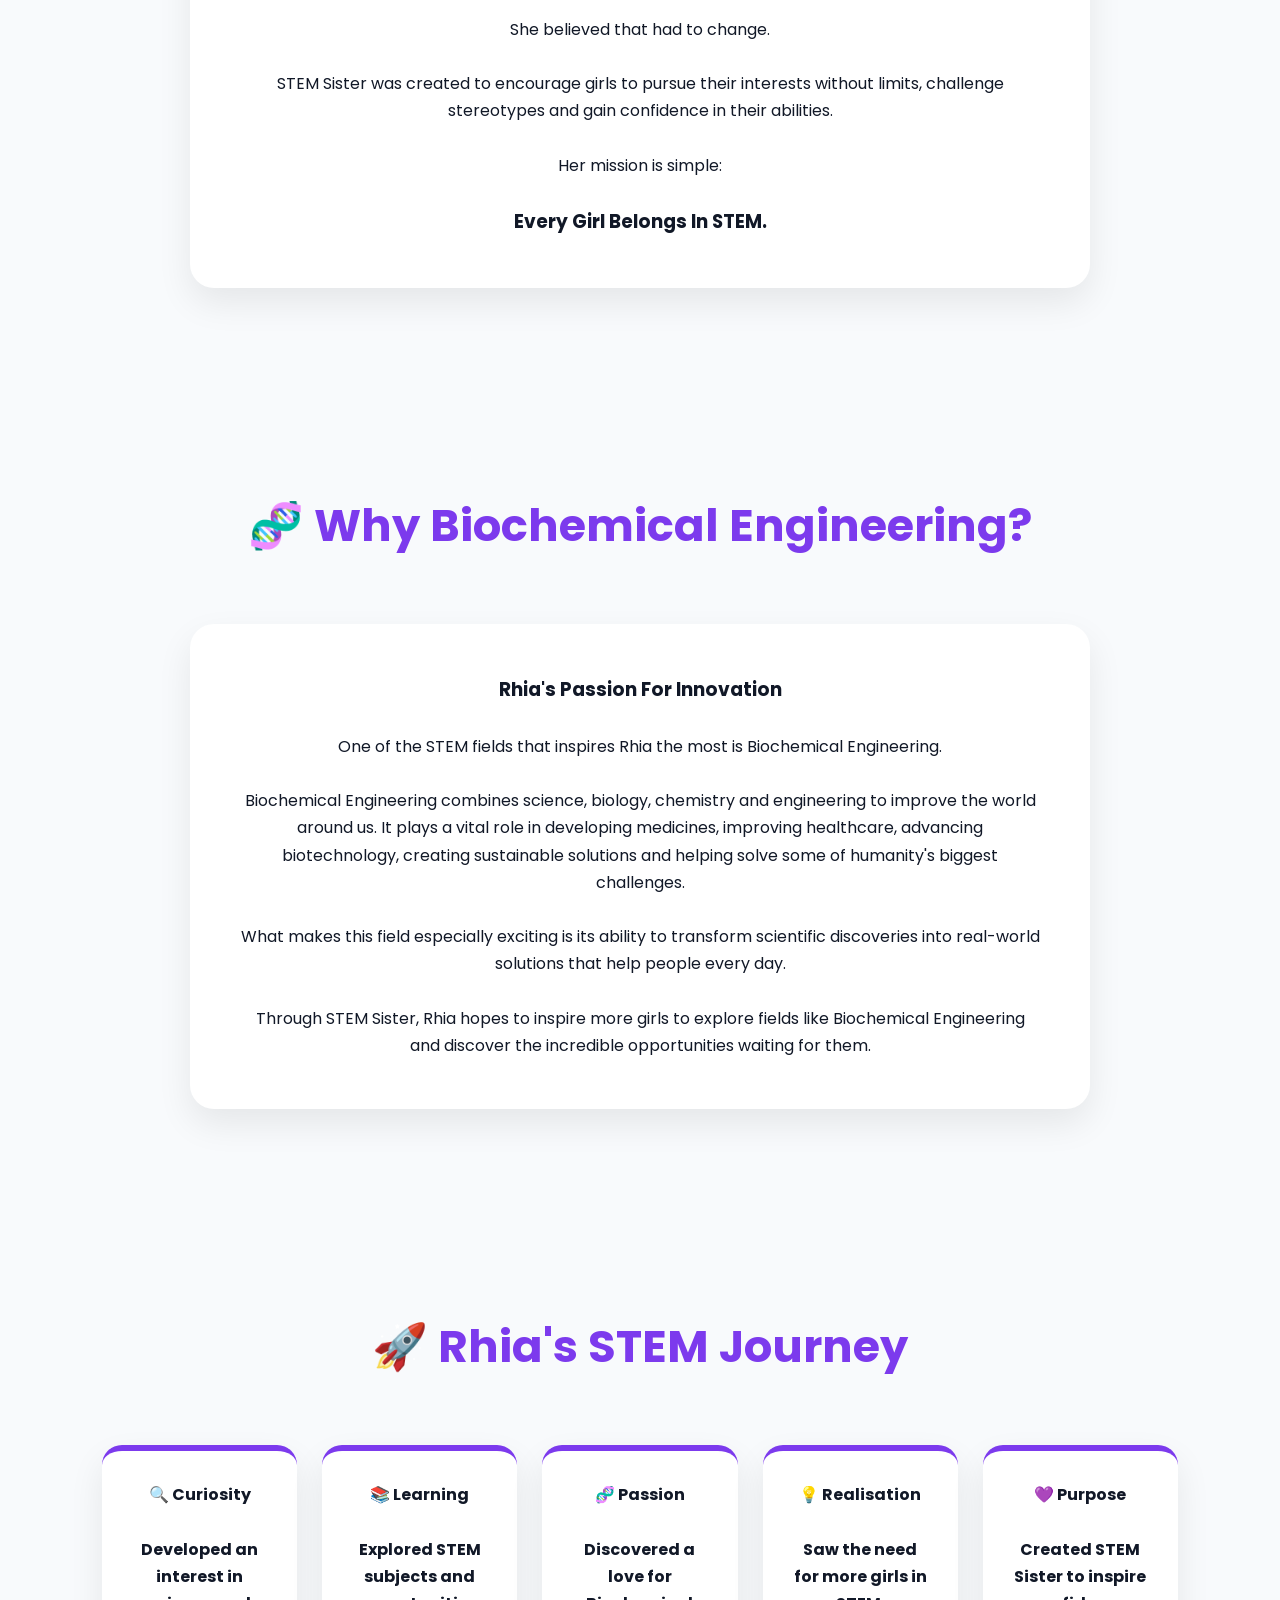
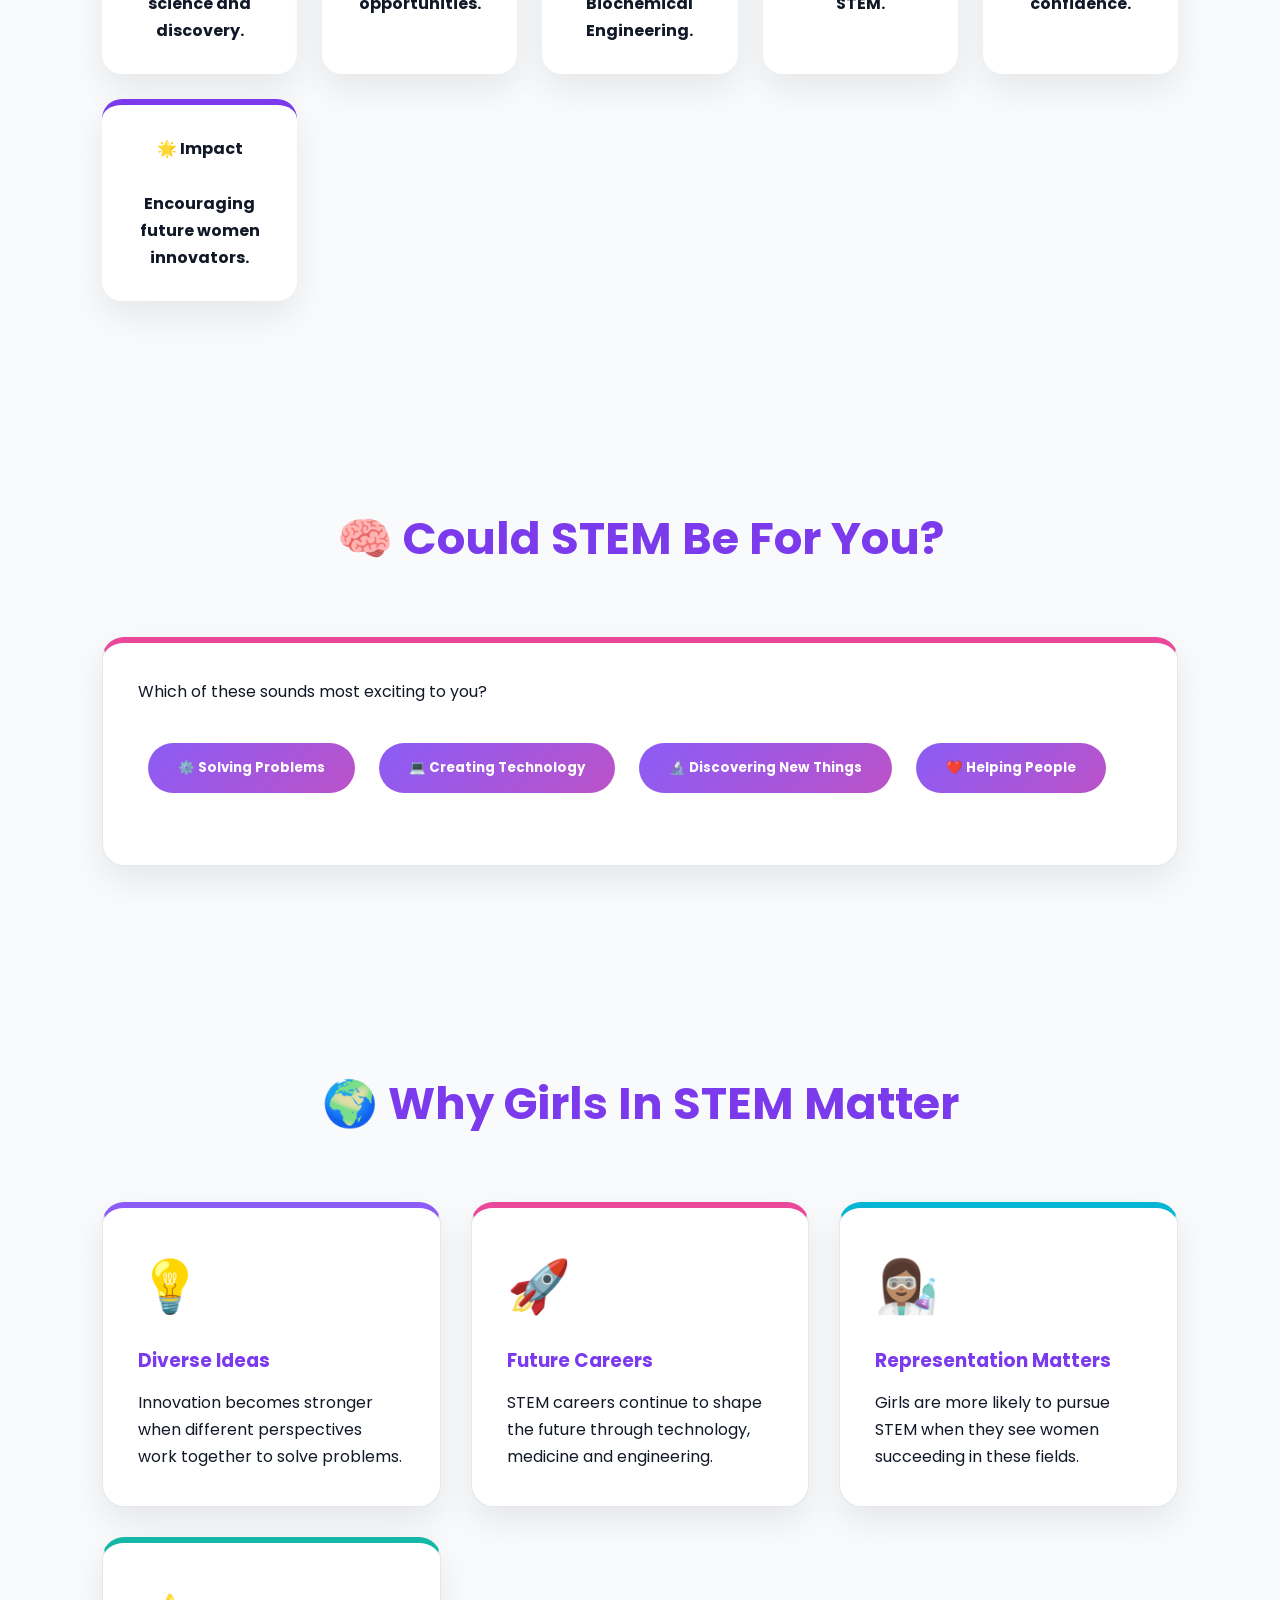
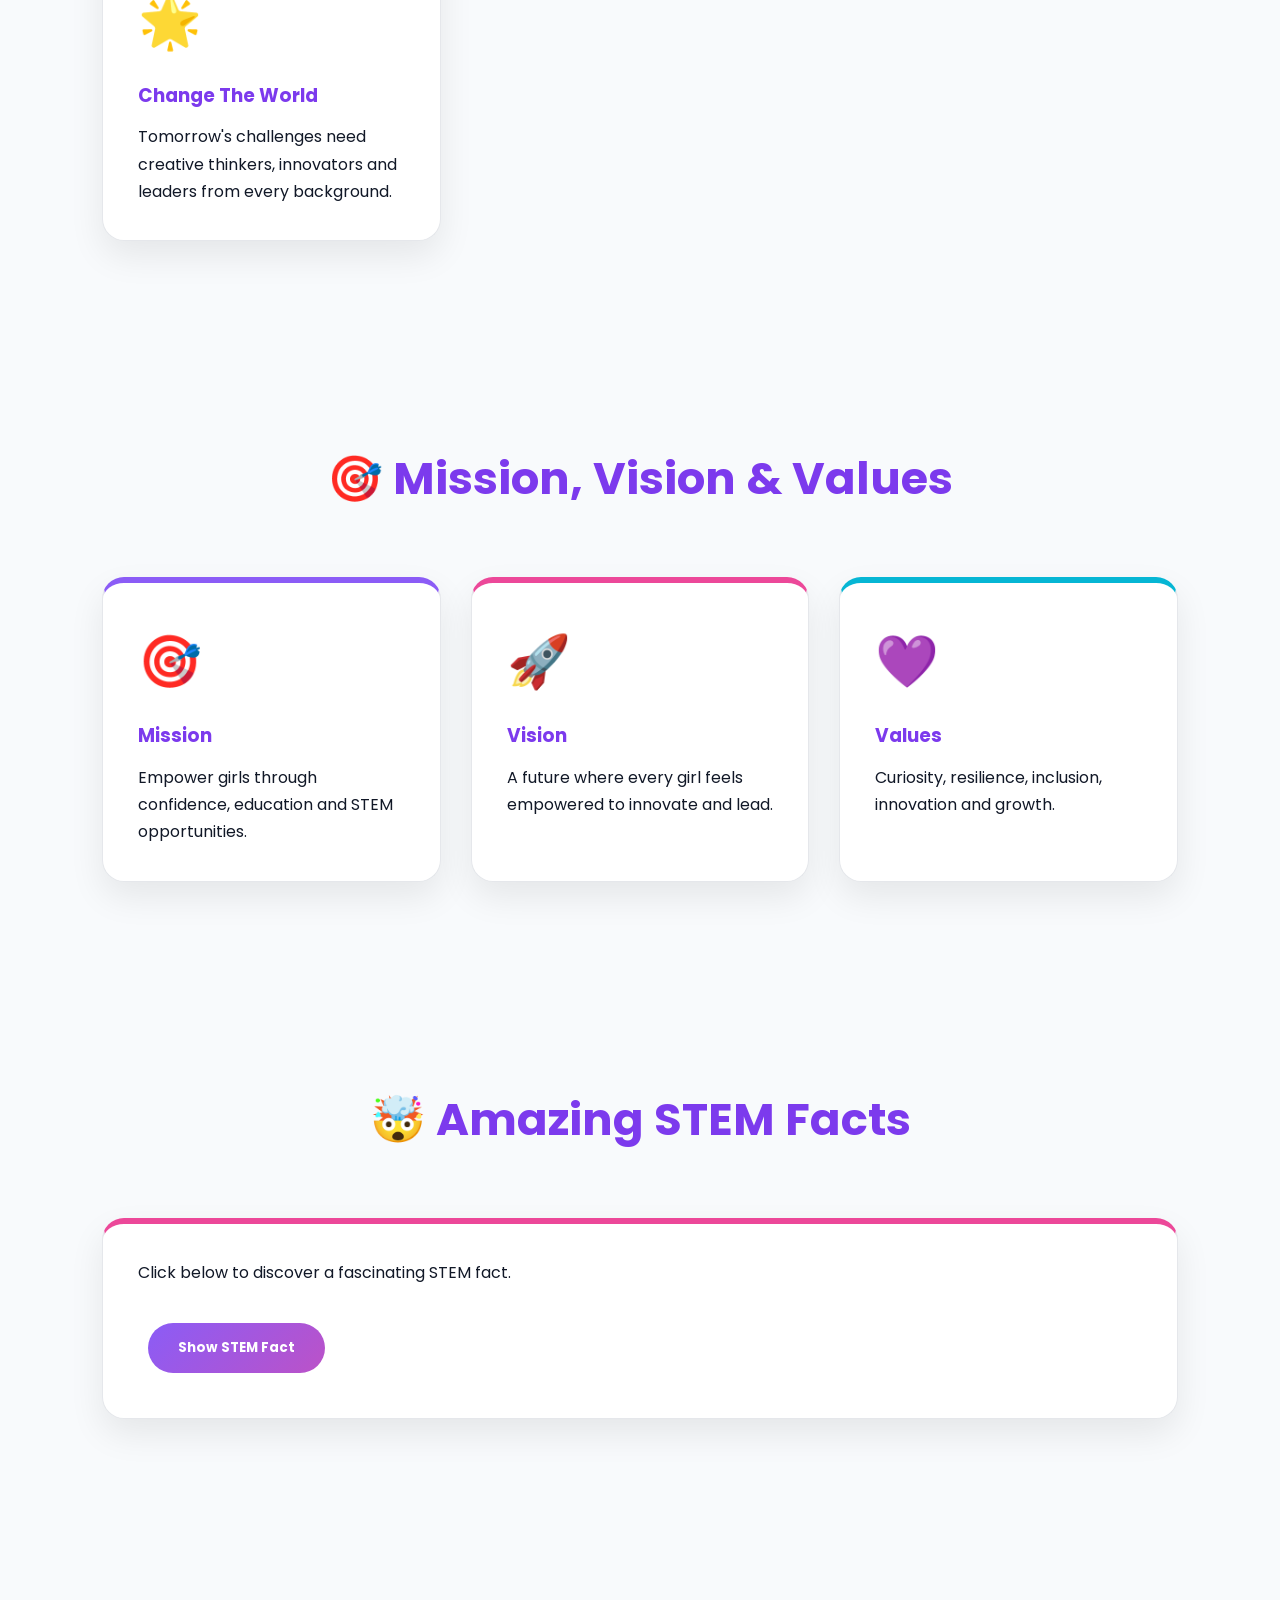
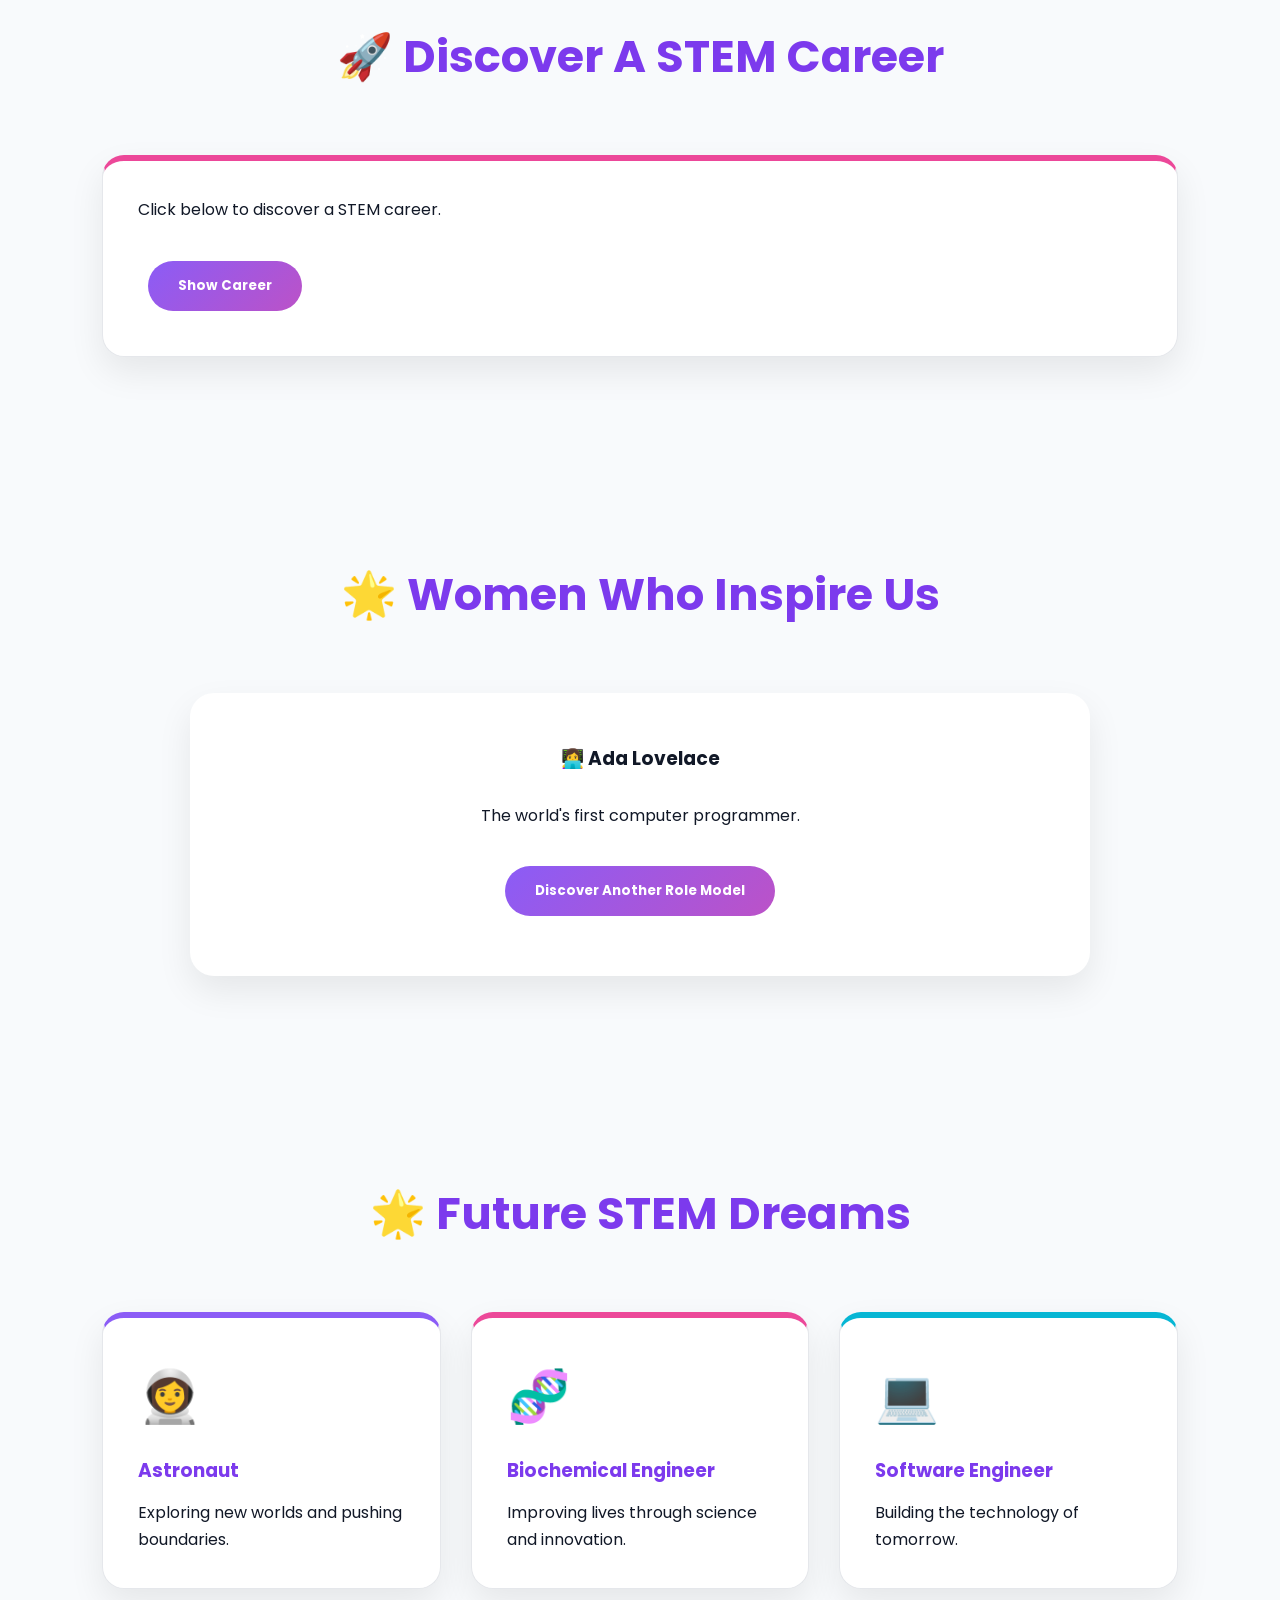
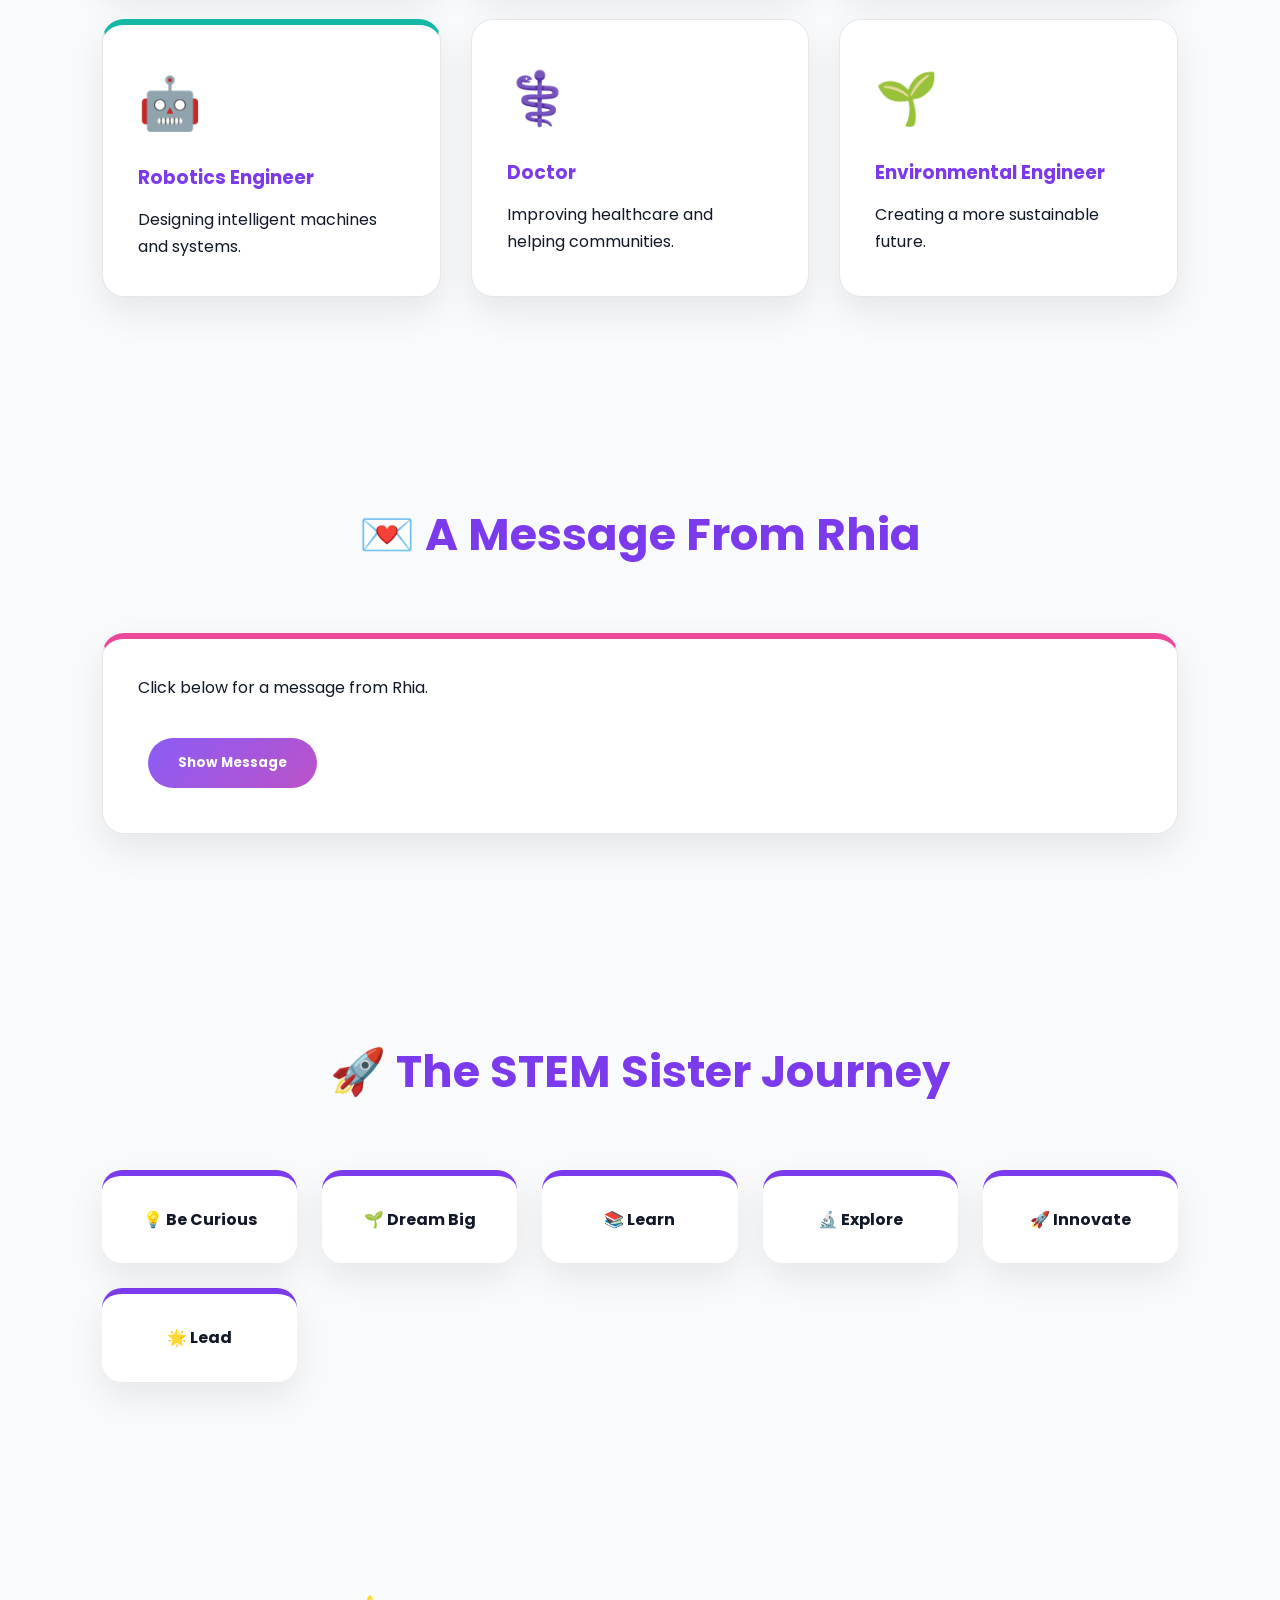
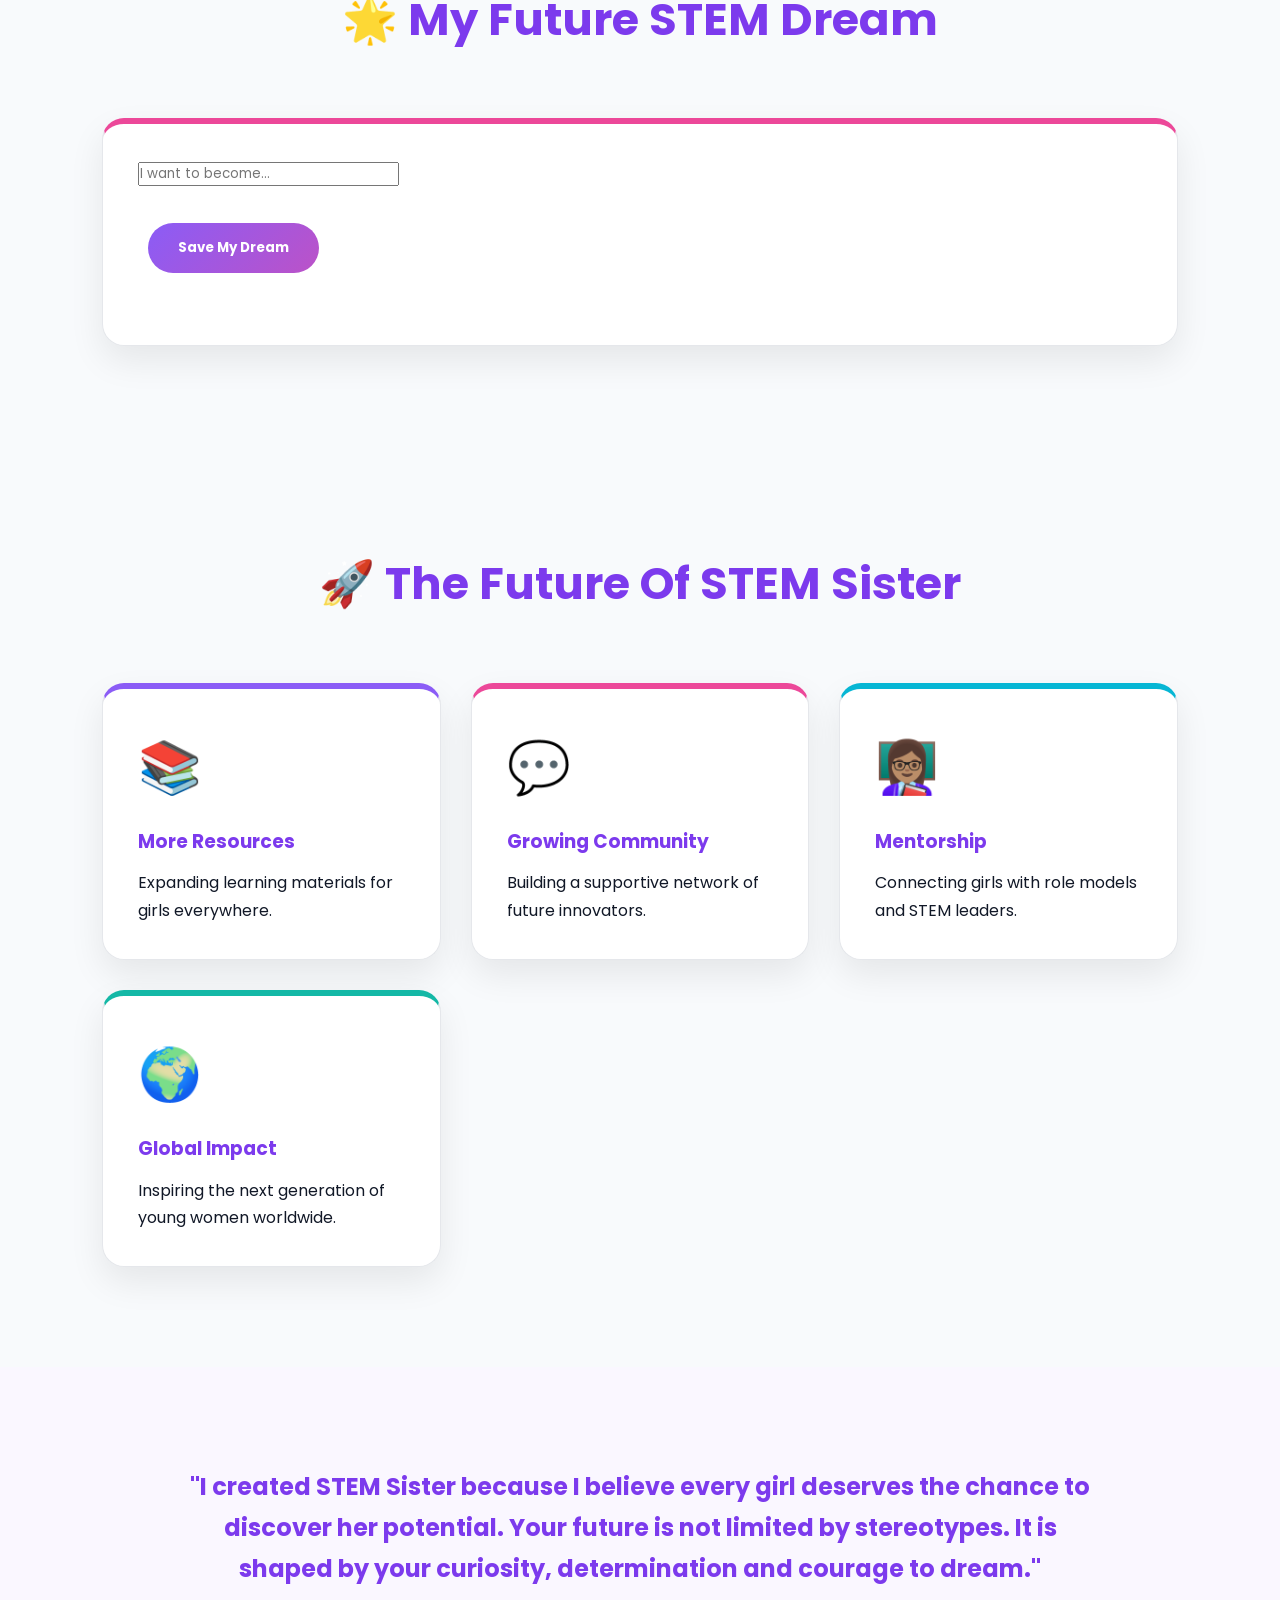
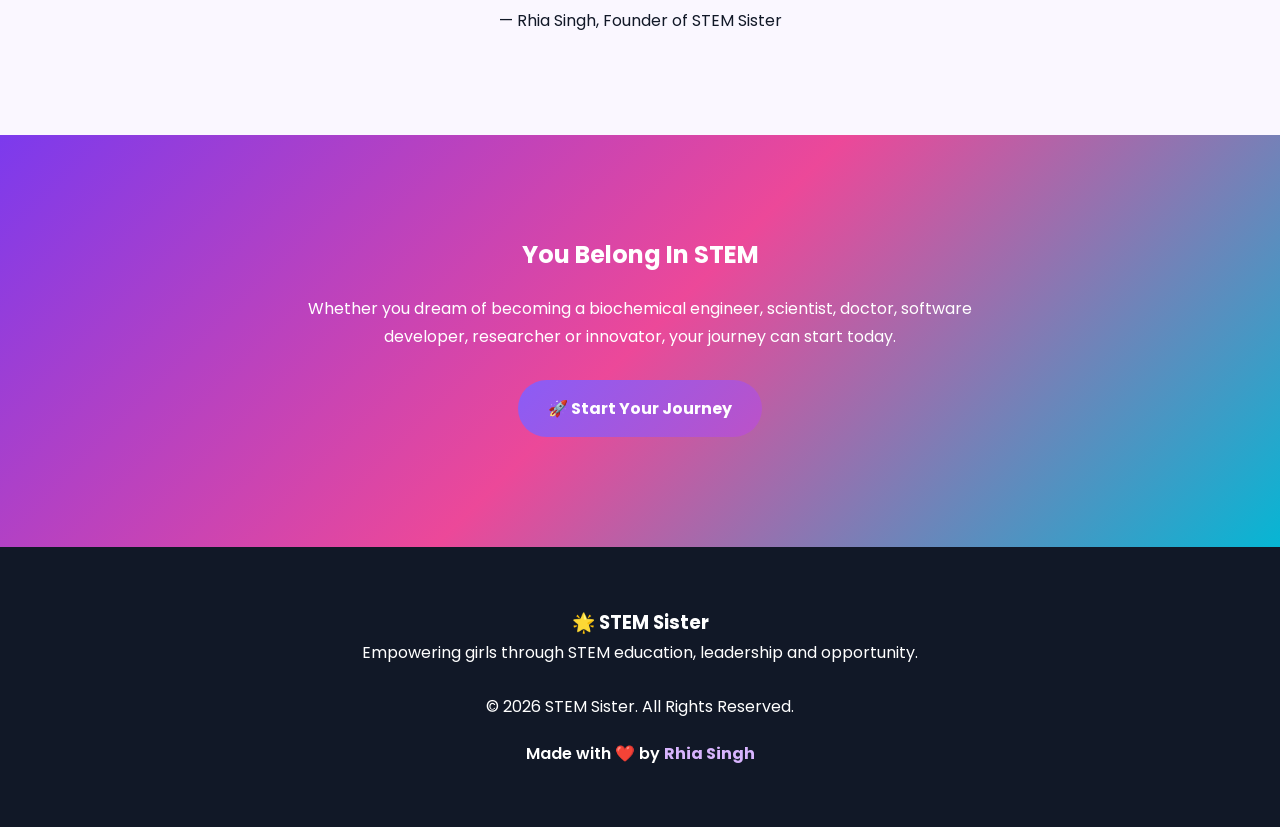
==== commit fdf1860e: "Update about.html" ====
--- a/about.html
+++ b/about.html
@@ -148,6 +148,110 @@
 
 </section>
 
+<section class="reveal">
+
+    <h2 class="section-title">
+        🧬 Why Biochemical Engineering?
+    </h2>
+
+    <div class="mission-card">
+
+        <h3>
+            Rhia's Passion For Innovation
+        </h3>
+
+        <br>
+
+        <p>
+            One of the STEM fields that inspires Rhia the most is
+            Biochemical Engineering.
+        </p>
+
+        <br>
+
+        <p>
+            Biochemical Engineering combines science, biology,
+            chemistry and engineering to improve the world around us.
+            It plays a vital role in developing medicines,
+            improving healthcare, advancing biotechnology,
+            creating sustainable solutions and helping solve some
+            of humanity's biggest challenges.
+        </p>
+
+        <br>
+
+        <p>
+            What makes this field especially exciting is its ability
+            to transform scientific discoveries into real-world
+            solutions that help people every day.
+        </p>
+
+        <br>
+
+        <p>
+            Through STEM Sister, Rhia hopes to inspire more girls
+            to explore fields like Biochemical Engineering and
+            discover the incredible opportunities waiting for them.
+        </p>
+
+    </div>
+
+</section>
+
+<section class="reveal">
+
+    <h2 class="section-title">
+        🚀 Rhia's STEM Journey
+    </h2>
+
+    <div class="journey">
+
+        <div class="step">
+            🔍 Curiosity
+            <br><br>
+            Developed an interest
+            in science and discovery.
+        </div>
+
+        <div class="step">
+            📚 Learning
+            <br><br>
+            Explored STEM subjects
+            and opportunities.
+        </div>
+
+        <div class="step">
+            🧬 Passion
+            <br><br>
+            Discovered a love for
+            Biochemical Engineering.
+        </div>
+
+        <div class="step">
+            💡 Realisation
+            <br><br>
+            Saw the need for more
+            girls in STEM.
+        </div>
+
+        <div class="step">
+            💜 Purpose
+            <br><br>
+            Created STEM Sister
+            to inspire confidence.
+        </div>
+
+        <div class="step">
+            🌟 Impact
+            <br><br>
+            Encouraging future
+            women innovators.
+        </div>
+
+    </div>
+
+</section>
+
 <!-- STEM QUIZ -->
 
 <section class="reveal">
@@ -291,6 +395,32 @@
 
 </section>
 
+<section class="reveal">
+
+    <h2 class="section-title">
+        🤯 Amazing STEM Facts
+    </h2>
+
+    <div class="card">
+
+        <p id="stemFact">
+
+            Click below to discover a fascinating STEM fact.
+
+        </p>
+
+        <br>
+
+        <button class="btn" onclick="newFact()">
+
+            Show STEM Fact
+
+        </button>
+
+    </div>
+
+</section>
+
 <!-- CAREER GENERATOR -->
 
 <section class="reveal">
@@ -340,6 +470,96 @@
         <button class="btn" onclick="nextHero()">
             Discover Another Role Model
         </button>
+
+    </div>
+
+</section>
+
+<section class="reveal">
+
+    <h2 class="section-title">
+        🌟 Future STEM Dreams
+    </h2>
+
+    <div class="grid">
+
+        <div class="card">
+
+            <div class="icon">👩‍🚀</div>
+
+            <h3>Astronaut</h3>
+
+            <p>
+                Exploring new worlds
+                and pushing boundaries.
+            </p>
+
+        </div>
+
+        <div class="card">
+
+            <div class="icon">🧬</div>
+
+            <h3>Biochemical Engineer</h3>
+
+            <p>
+                Improving lives through
+                science and innovation.
+            </p>
+
+        </div>
+
+        <div class="card">
+
+            <div class="icon">💻</div>
+
+            <h3>Software Engineer</h3>
+
+            <p>
+                Building the technology
+                of tomorrow.
+            </p>
+
+        </div>
+
+        <div class="card">
+
+            <div class="icon">🤖</div>
+
+            <h3>Robotics Engineer</h3>
+
+            <p>
+                Designing intelligent
+                machines and systems.
+            </p>
+
+        </div>
+
+        <div class="card">
+
+            <div class="icon">⚕️</div>
+
+            <h3>Doctor</h3>
+
+            <p>
+                Improving healthcare
+                and helping communities.
+            </p>
+
+        </div>
+
+        <div class="card">
+
+            <div class="icon">🌱</div>
+
+            <h3>Environmental Engineer</h3>
+
+            <p>
+                Creating a more
+                sustainable future.
+            </p>
+
+        </div>
 
     </div>
 
@@ -424,6 +644,70 @@
 
 </section>
 
+<section class="reveal">
+
+    <h2 class="section-title">
+        🚀 The Future Of STEM Sister
+    </h2>
+
+    <div class="grid">
+
+        <div class="card">
+
+            <div class="icon">📚</div>
+
+            <h3>More Resources</h3>
+
+            <p>
+                Expanding learning materials
+                for girls everywhere.
+            </p>
+
+        </div>
+
+        <div class="card">
+
+            <div class="icon">💬</div>
+
+            <h3>Growing Community</h3>
+
+            <p>
+                Building a supportive network
+                of future innovators.
+            </p>
+
+        </div>
+
+        <div class="card">
+
+            <div class="icon">👩🏽‍🏫</div>
+
+            <h3>Mentorship</h3>
+
+            <p>
+                Connecting girls with role
+                models and STEM leaders.
+            </p>
+
+        </div>
+
+        <div class="card">
+
+            <div class="icon">🌍</div>
+
+            <h3>Global Impact</h3>
+
+            <p>
+                Inspiring the next generation
+                of young women worldwide.
+            </p>
+
+        </div>
+
+    </div>
+
+</section>
+    
 <!-- QUOTE -->
 
 <section class="quote">
@@ -781,6 +1065,32 @@
 
 revealSections();
 
+const stemFacts = [
+
+    "🧬 Biochemical engineers help develop medicines and vaccines that save lives.",
+
+    "💻 Ada Lovelace wrote the world's first computer algorithm.",
+
+    "🚀 Mae Jemison became the first African-American woman in space.",
+
+    "🤖 Robotics combines engineering, programming and creativity.",
+
+    "🧪 Every scientific discovery begins with curiosity.",
+
+    "🌱 Engineers help create sustainable solutions for the future."
+
+];
+
+function newFact(){
+
+    const random =
+    Math.floor(Math.random()*stemFacts.length);
+
+    document.getElementById("stemFact").innerHTML =
+    stemFacts[random];
+
+}
+
 </script>
 
 </body>
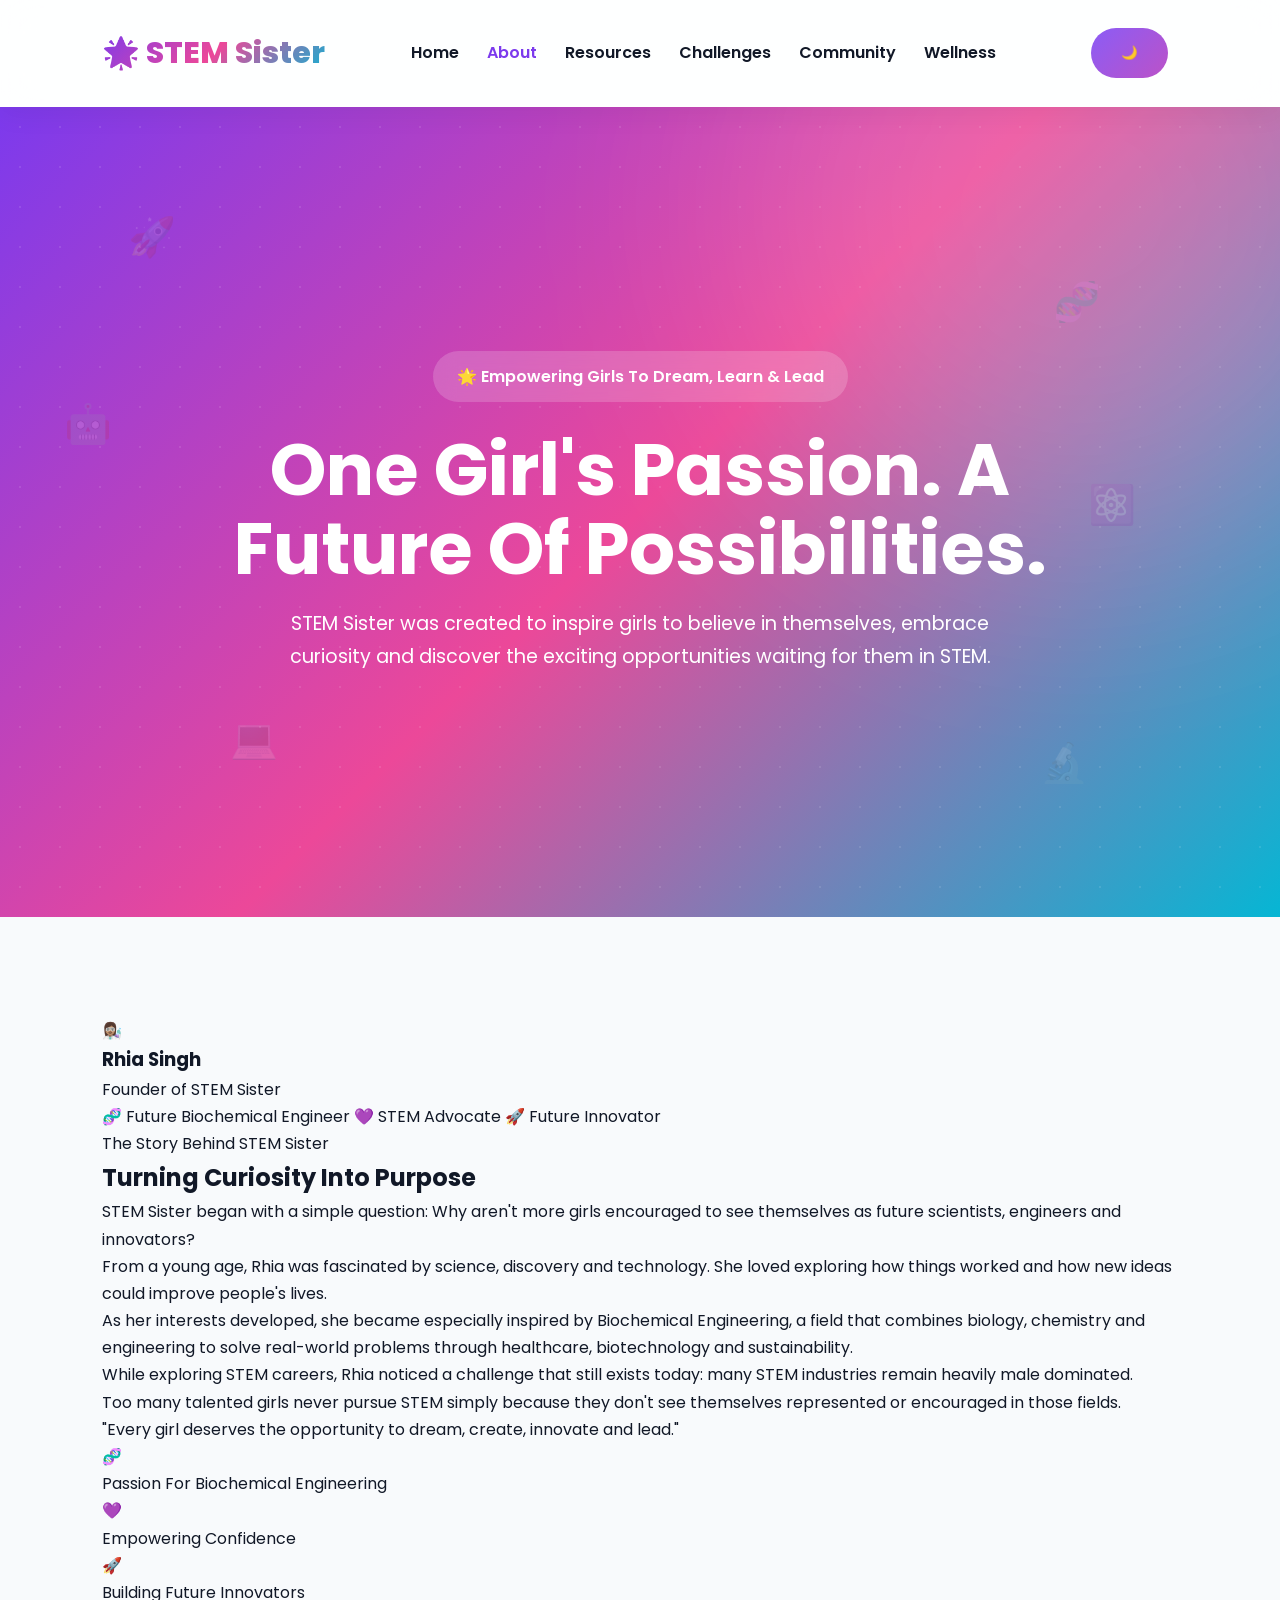
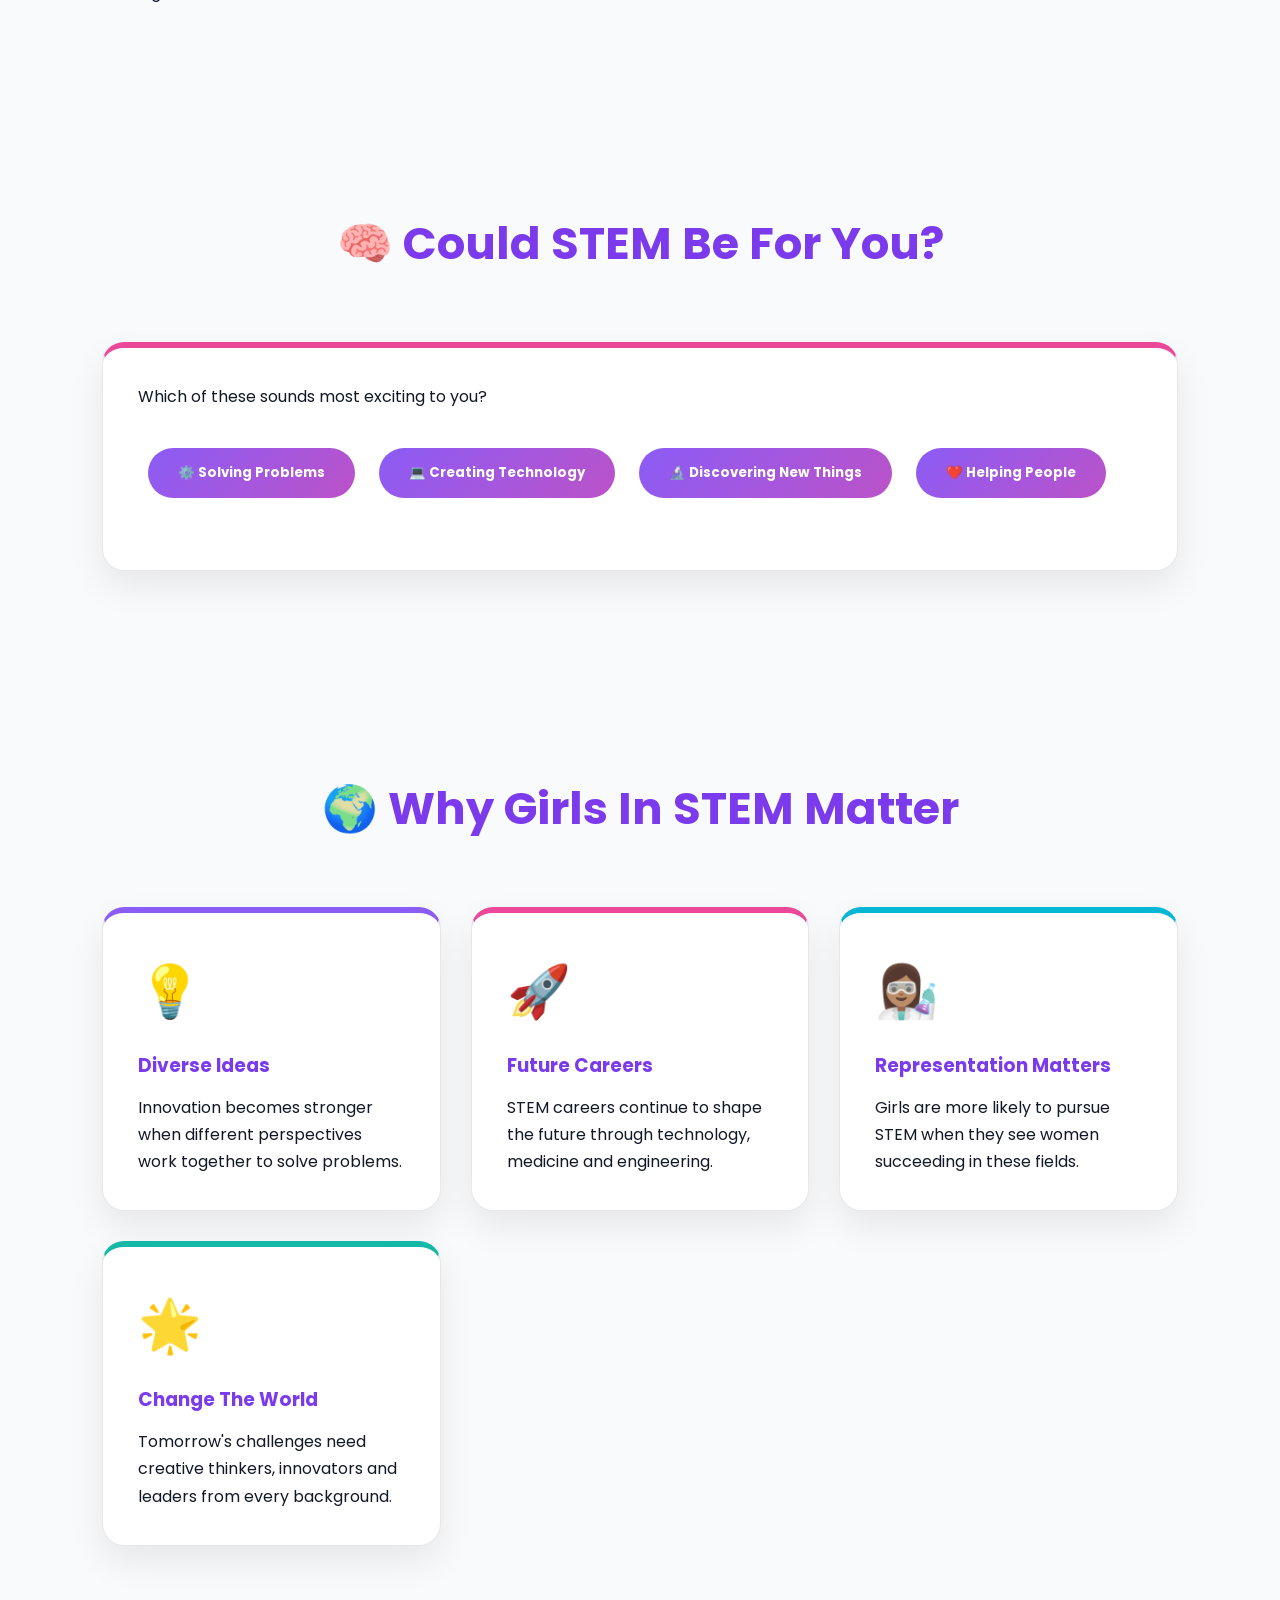
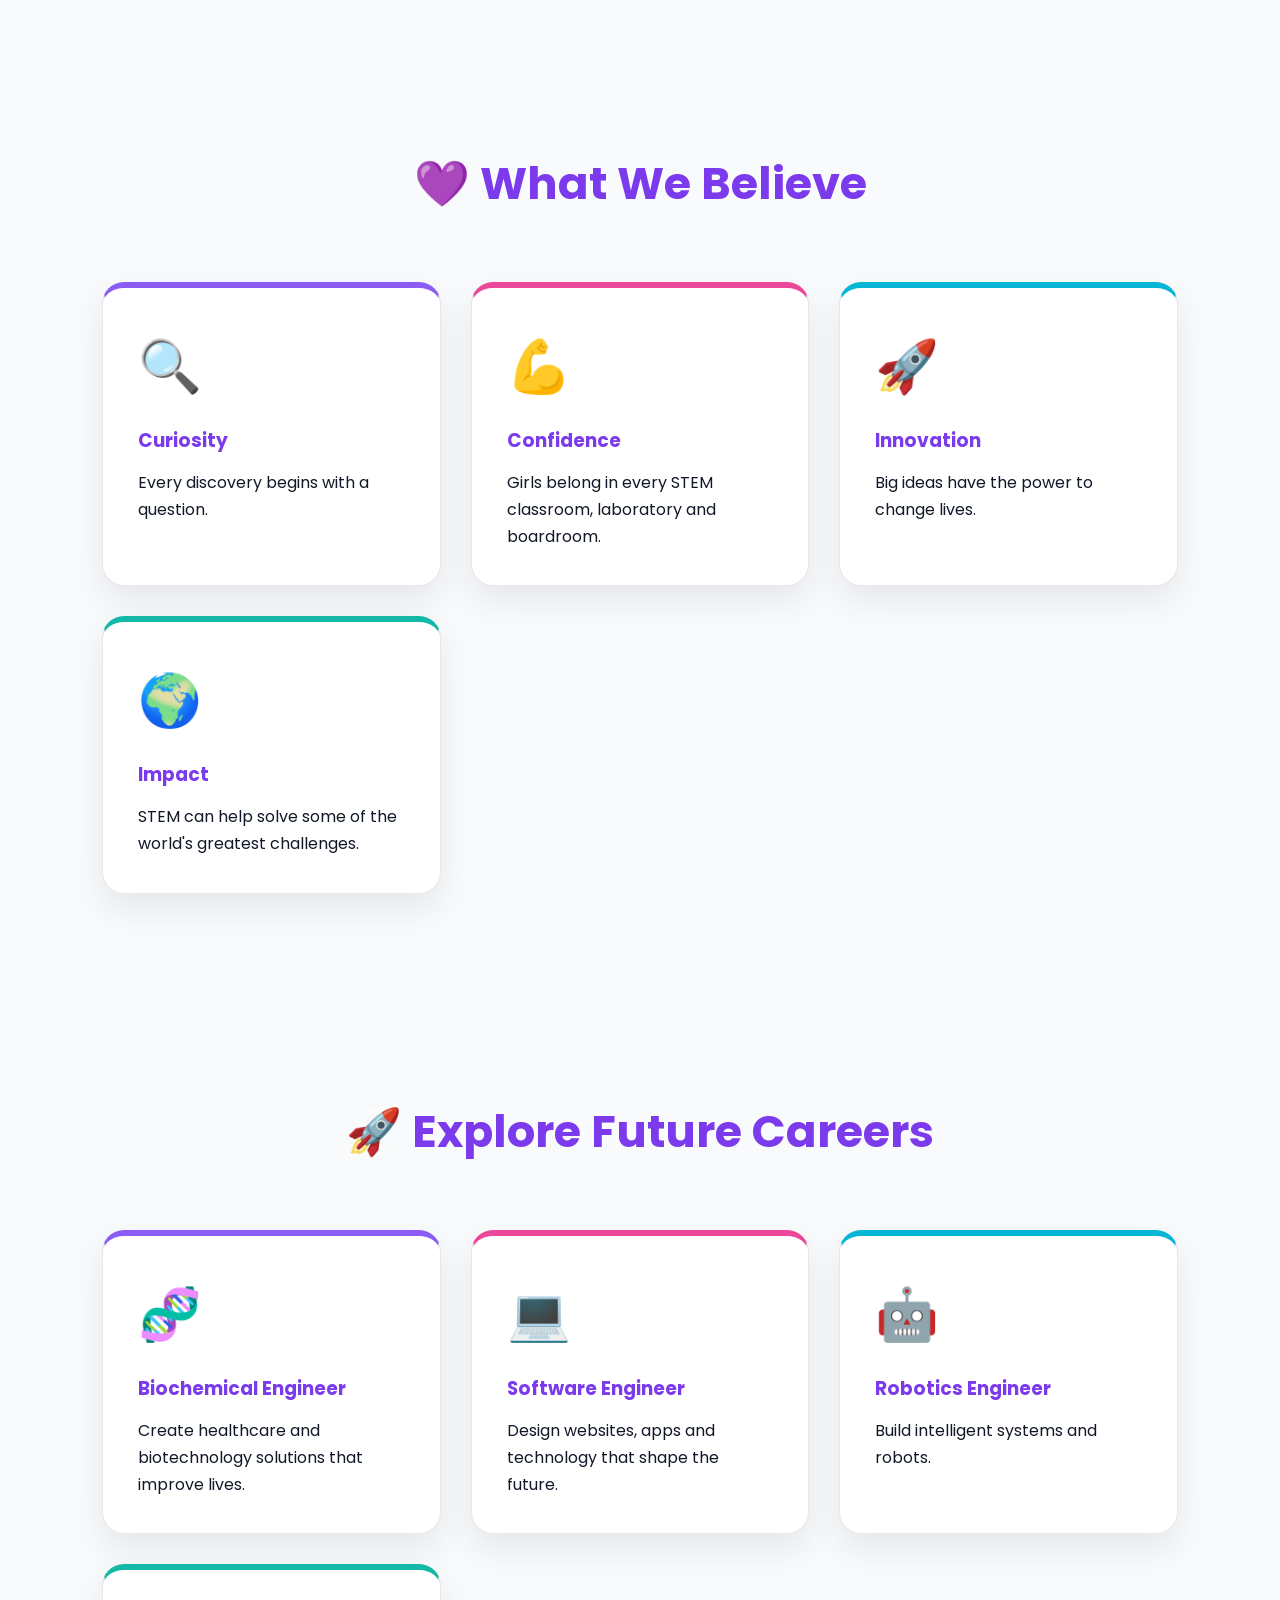
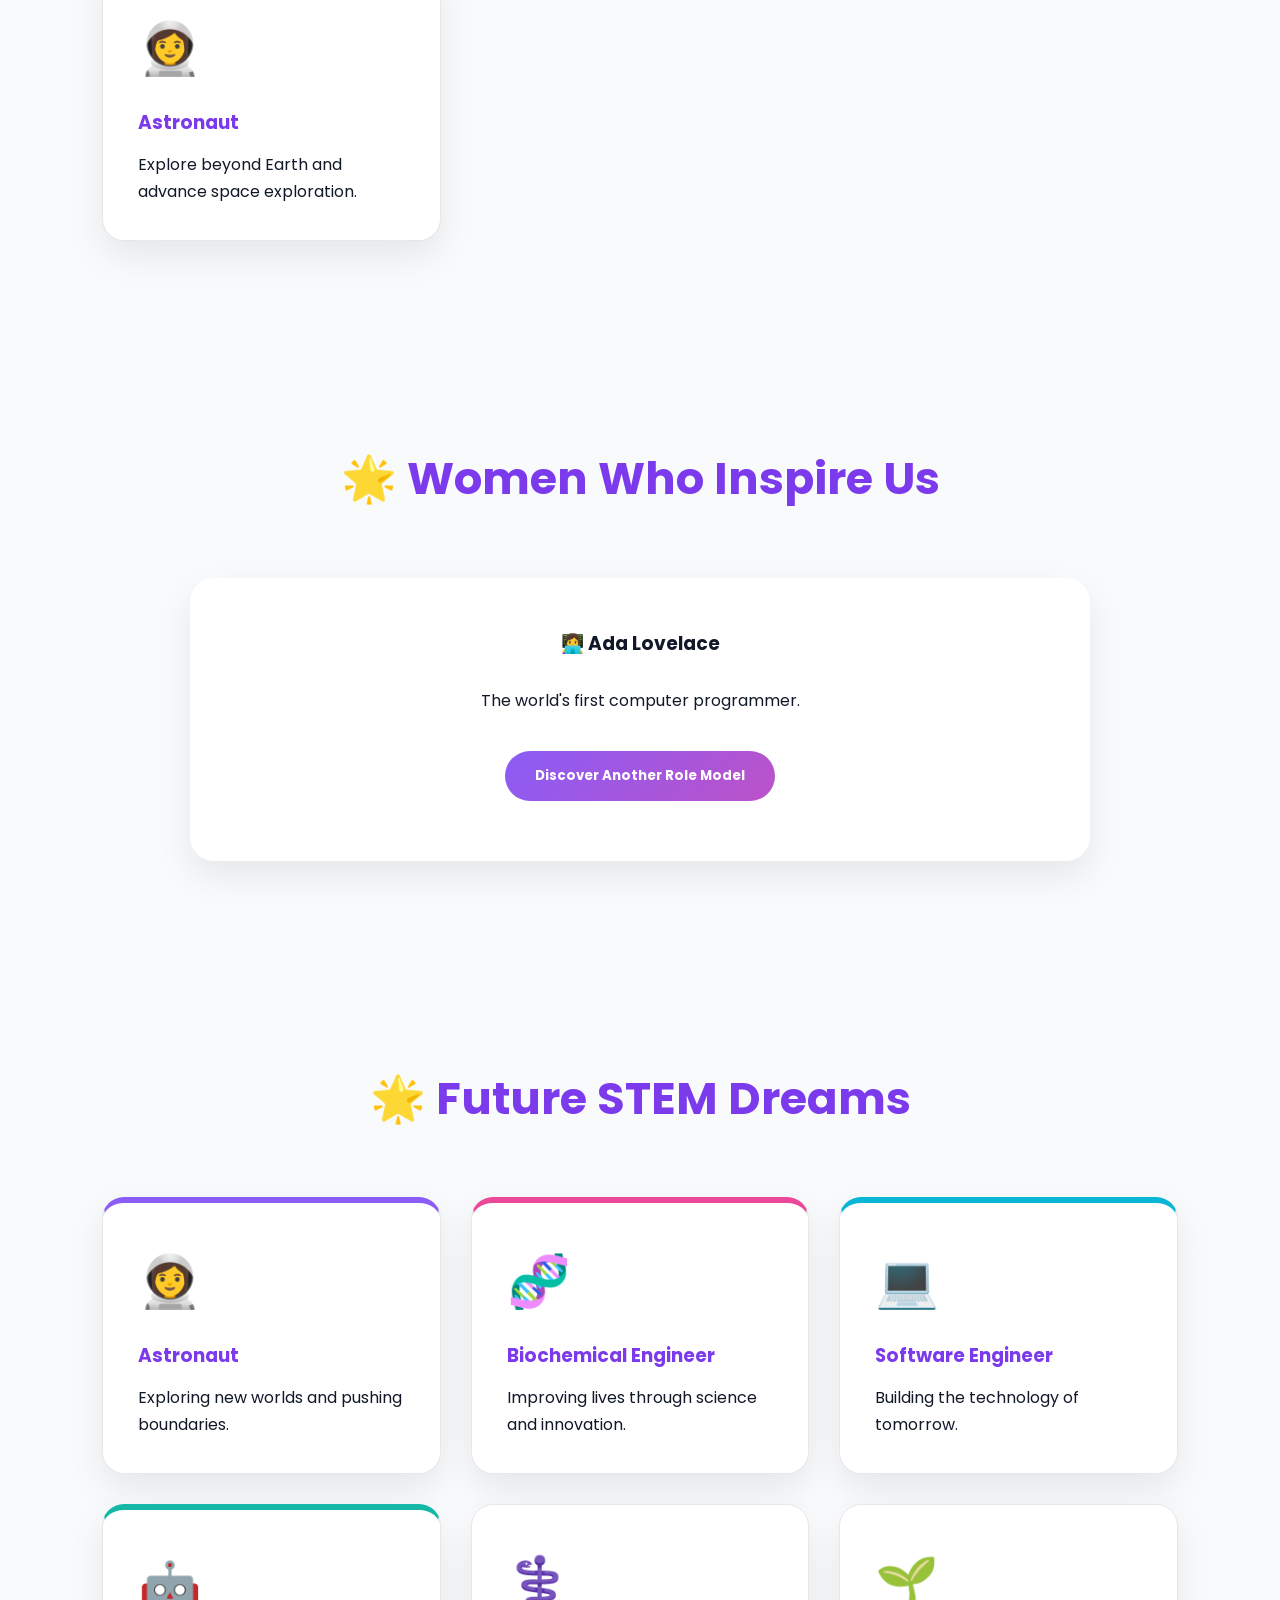
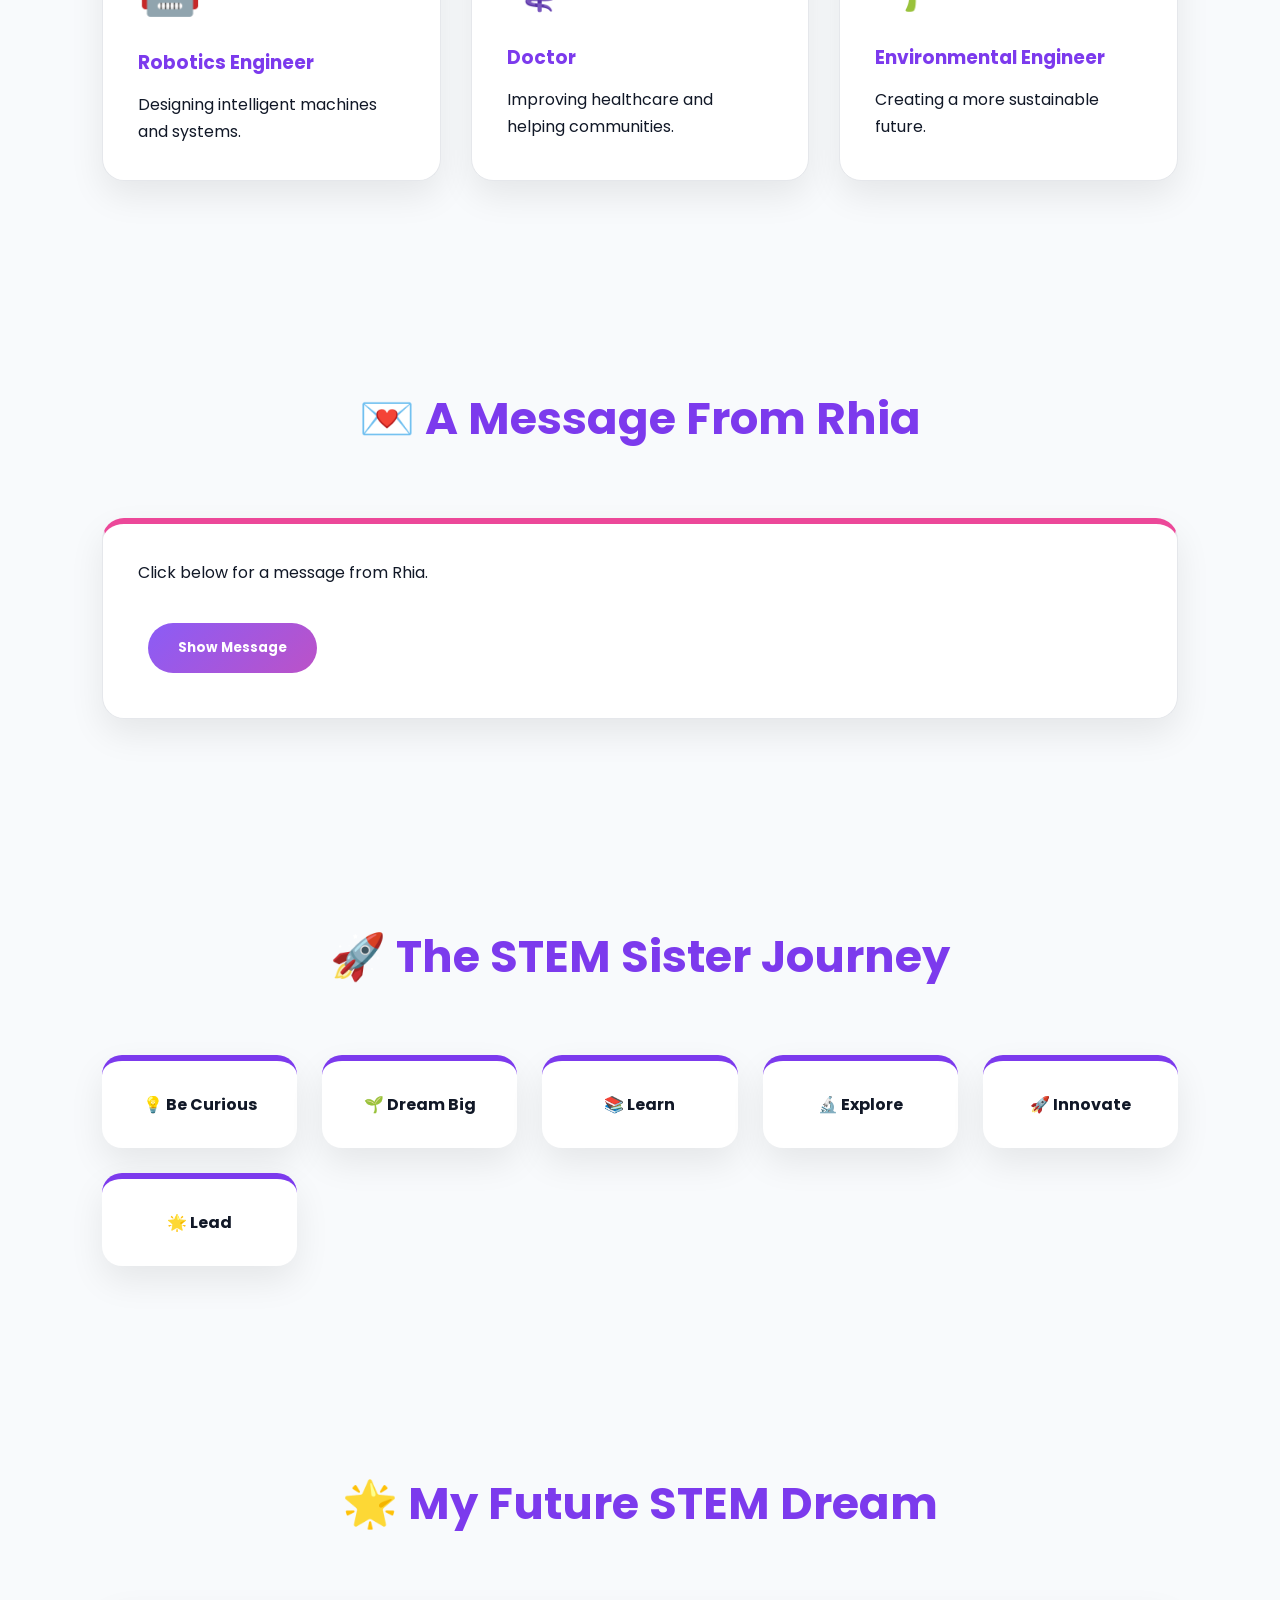
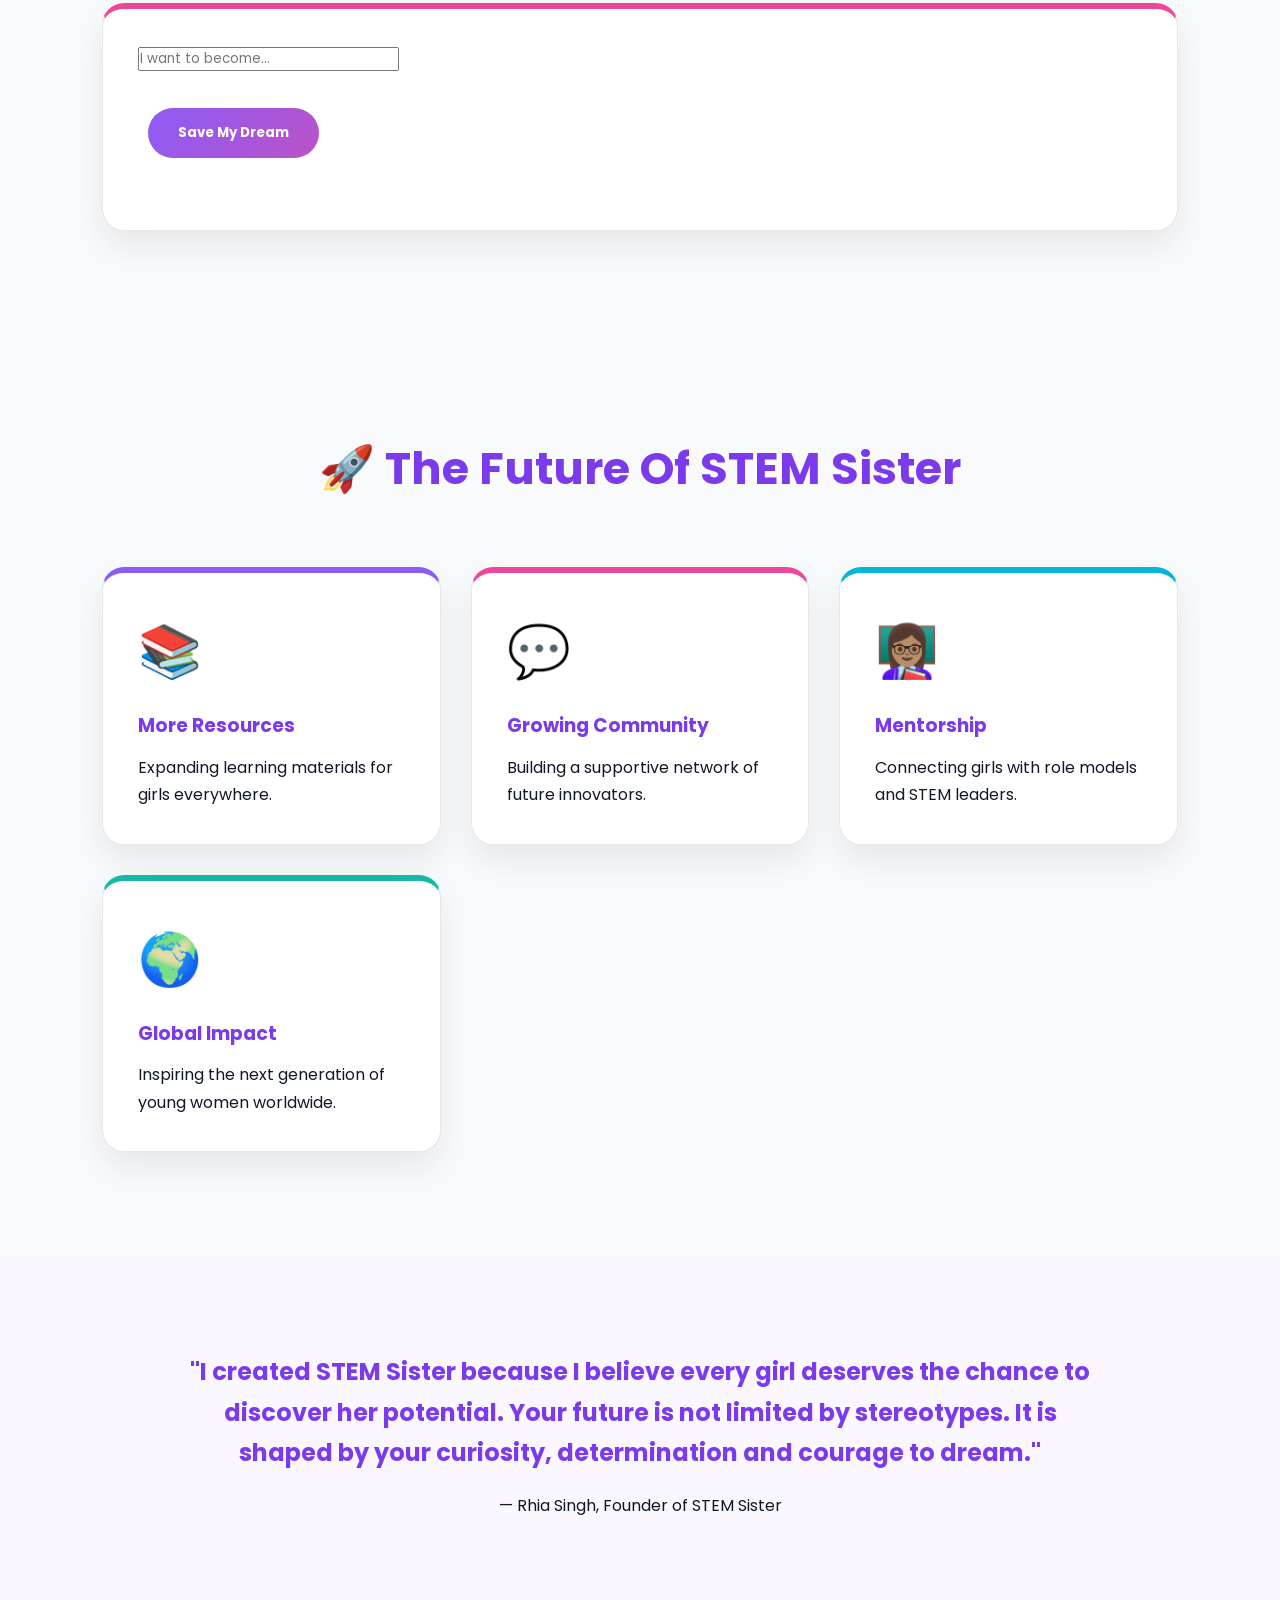
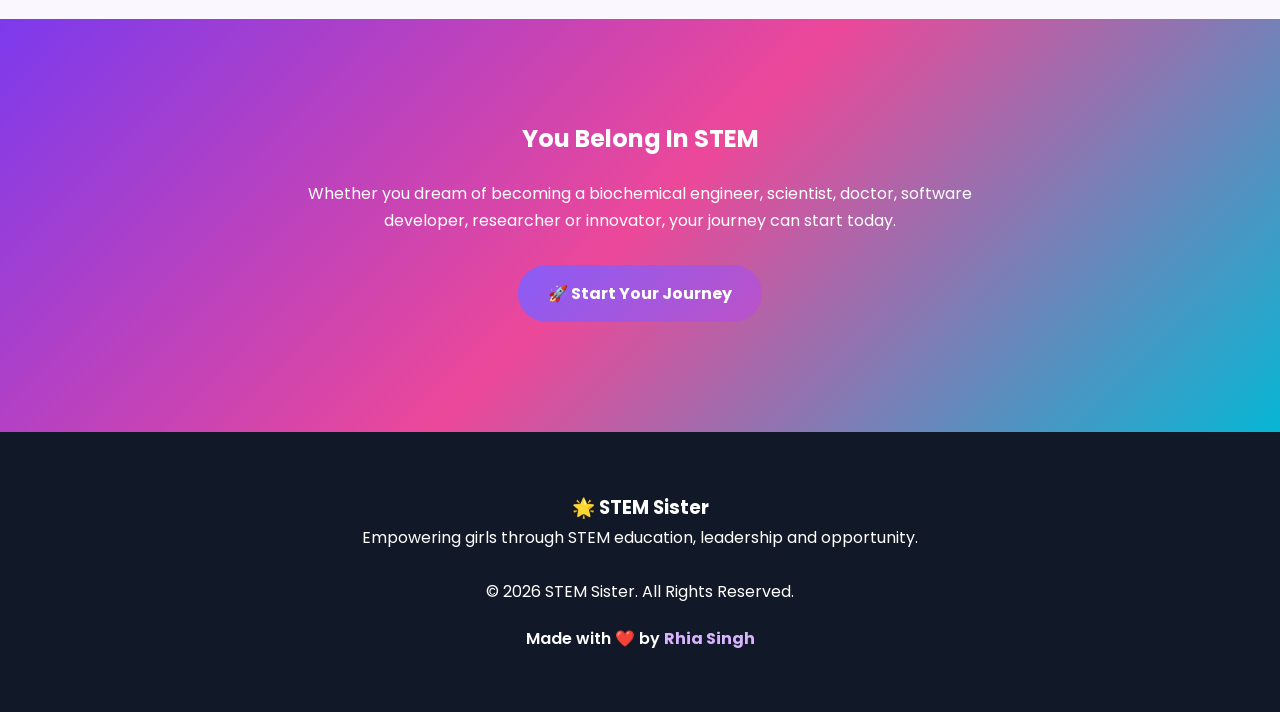
==== commit 69babe01: "Update about.html" ====
--- a/about.html
+++ b/about.html
@@ -73,179 +73,97 @@
 
 <!-- FOUNDER STORY -->
 
-<section class="reveal">
-
-    <h2 class="section-title">
-        👩🏽‍🔬 The Story Behind STEM Sister
-    </h2>
-
-    <div class="mission-card">
-
-        <h3>
-            Meet Rhia Singh
-        </h3>
-
-        <br>
-
-        <p>
-            STEM Sister began with a passion for discovery.
-        </p>
-
-        <br>
-
-        <p>
-            Rhia Singh has always been fascinated by science,
-            innovation and the idea that one person can create
-            solutions that make a real difference in the world.
-        </p>
-
-        <br>
-
-        <p>
-            As her interest in STEM grew, she became especially
-            interested in Biochemical Engineering, a field that
-            combines science and engineering to improve healthcare,
-            biotechnology, sustainability and human wellbeing.
-        </p>
-
-        <br>
-
-        <p>
-            While exploring these opportunities, Rhia noticed that
-            many STEM industries remain heavily male-dominated.
-            Talented and capable girls often hesitate to pursue
-            STEM careers because they don't always see themselves
-            represented in those spaces.
-        </p>
-
-        <br>
-
-        <p>
-            She believed that had to change.
-        </p>
-
-        <br>
-
-        <p>
-            STEM Sister was created to encourage girls to pursue
-            their interests without limits, challenge stereotypes
-            and gain confidence in their abilities.
-        </p>
-
-        <br>
-
-        <p>
-            Her mission is simple:
-        </p>
-
-        <br>
-
-        <h3>
-            Every Girl Belongs In STEM.
-        </h3>
-
-    </div>
-
-</section>
-
-<section class="reveal">
-
-    <h2 class="section-title">
-        🧬 Why Biochemical Engineering?
-    </h2>
-
-    <div class="mission-card">
-
-        <h3>
-            Rhia's Passion For Innovation
-        </h3>
-
-        <br>
-
-        <p>
-            One of the STEM fields that inspires Rhia the most is
-            Biochemical Engineering.
-        </p>
-
-        <br>
-
-        <p>
-            Biochemical Engineering combines science, biology,
-            chemistry and engineering to improve the world around us.
-            It plays a vital role in developing medicines,
-            improving healthcare, advancing biotechnology,
-            creating sustainable solutions and helping solve some
-            of humanity's biggest challenges.
-        </p>
-
-        <br>
-
-        <p>
-            What makes this field especially exciting is its ability
-            to transform scientific discoveries into real-world
-            solutions that help people every day.
-        </p>
-
-        <br>
-
-        <p>
-            Through STEM Sister, Rhia hopes to inspire more girls
-            to explore fields like Biochemical Engineering and
-            discover the incredible opportunities waiting for them.
-        </p>
-
-    </div>
-
-</section>
-
-<section class="reveal">
-
-    <h2 class="section-title">
-        🚀 Rhia's STEM Journey
-    </h2>
-
-    <div class="journey">
-
-        <div class="step">
-            🔍 Curiosity
-            <br><br>
-            Developed an interest
-            in science and discovery.
-        </div>
-
-        <div class="step">
-            📚 Learning
-            <br><br>
-            Explored STEM subjects
-            and opportunities.
-        </div>
-
-        <div class="step">
-            🧬 Passion
-            <br><br>
-            Discovered a love for
-            Biochemical Engineering.
-        </div>
-
-        <div class="step">
-            💡 Realisation
-            <br><br>
-            Saw the need for more
-            girls in STEM.
-        </div>
-
-        <div class="step">
-            💜 Purpose
-            <br><br>
-            Created STEM Sister
-            to inspire confidence.
-        </div>
-
-        <div class="step">
-            🌟 Impact
-            <br><br>
-            Encouraging future
-            women innovators.
+<section class="reveal founder-section">
+
+    <div class="founder-story">
+
+        <div class="founder-profile">
+
+            <div class="founder-image">
+                👩🏽‍🔬
+            </div>
+
+            <h3>Rhia Singh</h3>
+
+            <p class="founder-title">
+                Founder of STEM Sister
+            </p>
+
+            <div class="founder-mini-tags">
+                <span>🧬 Future Biochemical Engineer</span>
+                <span>💜 STEM Advocate</span>
+                <span>🚀 Future Innovator</span>
+            </div>
+
+        </div>
+
+        <div class="founder-content">
+
+            <span class="story-badge">
+                The Story Behind STEM Sister
+            </span>
+
+            <h2>
+                Turning Curiosity Into Purpose
+            </h2>
+
+            <p>
+                STEM Sister began with a simple question:
+                Why aren't more girls encouraged to see themselves
+                as future scientists, engineers and innovators?
+            </p>
+
+            <p>
+                From a young age, Rhia was fascinated by science,
+                discovery and technology. She loved exploring
+                how things worked and how new ideas could improve
+                people's lives.
+            </p>
+
+            <p>
+                As her interests developed, she became especially
+                inspired by Biochemical Engineering, a field that
+                combines biology, chemistry and engineering to
+                solve real-world problems through healthcare,
+                biotechnology and sustainability.
+            </p>
+
+            <p>
+                While exploring STEM careers, Rhia noticed a
+                challenge that still exists today: many STEM
+                industries remain heavily male dominated.
+            </p>
+
+            <p>
+                Too many talented girls never pursue STEM simply
+                because they don't see themselves represented or
+                encouraged in those fields.
+            </p>
+
+            <p class="highlight-quote">
+                "Every girl deserves the opportunity to dream,
+                create, innovate and lead."
+            </p>
+
+            <div class="story-stats">
+
+                <div>
+                    <h4>🧬</h4>
+                    <span>Passion For Biochemical Engineering</span>
+                </div>
+
+                <div>
+                    <h4>💜</h4>
+                    <span>Empowering Confidence</span>
+                </div>
+
+                <div>
+                    <h4>🚀</h4>
+                    <span>Building Future Innovators</span>
+                </div>
+
+            </div>
+
         </div>
 
     </div>
@@ -347,20 +265,32 @@
 <section class="reveal">
 
     <h2 class="section-title">
-        🎯 Mission, Vision & Values
+        💜 What We Believe
     </h2>
 
     <div class="grid">
 
         <div class="card">
 
-            <div class="icon">🎯</div>
-
-            <h3>Mission</h3>
-
-            <p>
-                Empower girls through confidence,
-                education and STEM opportunities.
+            <div class="icon">🔍</div>
+
+            <h3>Curiosity</h3>
+
+            <p>
+                Every discovery begins with a question.
+            </p>
+
+        </div>
+
+        <div class="card">
+
+            <div class="icon">💪</div>
+
+            <h3>Confidence</h3>
+
+            <p>
+                Girls belong in every STEM classroom,
+                laboratory and boardroom.
             </p>
 
         </div>
@@ -369,24 +299,23 @@
 
             <div class="icon">🚀</div>
 
-            <h3>Vision</h3>
-
-            <p>
-                A future where every girl feels
-                empowered to innovate and lead.
-            </p>
-
-        </div>
-
-        <div class="card">
-
-            <div class="icon">💜</div>
-
-            <h3>Values</h3>
-
-            <p>
-                Curiosity, resilience, inclusion,
-                innovation and growth.
+            <h3>Innovation</h3>
+
+            <p>
+                Big ideas have the power to change lives.
+            </p>
+
+        </div>
+
+        <div class="card">
+
+            <div class="icon">🌍</div>
+
+            <h3>Impact</h3>
+
+            <p>
+                STEM can help solve some of the world's
+                greatest challenges.
             </p>
 
         </div>
@@ -398,48 +327,61 @@
 <section class="reveal">
 
     <h2 class="section-title">
-        🤯 Amazing STEM Facts
-    </h2>
-
-    <div class="card">
-
-        <p id="stemFact">
-
-            Click below to discover a fascinating STEM fact.
-
-        </p>
-
-        <br>
-
-        <button class="btn" onclick="newFact()">
-
-            Show STEM Fact
-
-        </button>
-
-    </div>
-
-</section>
-
-<!-- CAREER GENERATOR -->
-
-<section class="reveal">
-
-    <h2 class="section-title">
-        🚀 Discover A STEM Career
-    </h2>
-
-    <div class="card">
-
-        <p id="careerSpotlight">
-            Click below to discover a STEM career.
-        </p>
-
-        <br>
-
-        <button class="btn" onclick="showCareer()">
-            Show Career
-        </button>
+        🚀 Explore Future Careers
+    </h2>
+
+    <div class="grid">
+
+        <div class="card">
+
+            <div class="icon">🧬</div>
+
+            <h3>Biochemical Engineer</h3>
+
+            <p>
+                Create healthcare and biotechnology
+                solutions that improve lives.
+            </p>
+
+        </div>
+
+        <div class="card">
+
+            <div class="icon">💻</div>
+
+            <h3>Software Engineer</h3>
+
+            <p>
+                Design websites, apps and technology
+                that shape the future.
+            </p>
+
+        </div>
+
+        <div class="card">
+
+            <div class="icon">🤖</div>
+
+            <h3>Robotics Engineer</h3>
+
+            <p>
+                Build intelligent systems and robots.
+            </p>
+
+        </div>
+
+        <div class="card">
+
+            <div class="icon">👩‍🚀</div>
+
+            <h3>Astronaut</h3>
+
+            <p>
+                Explore beyond Earth and advance
+                space exploration.
+            </p>
+
+        </div>
 
     </div>
 
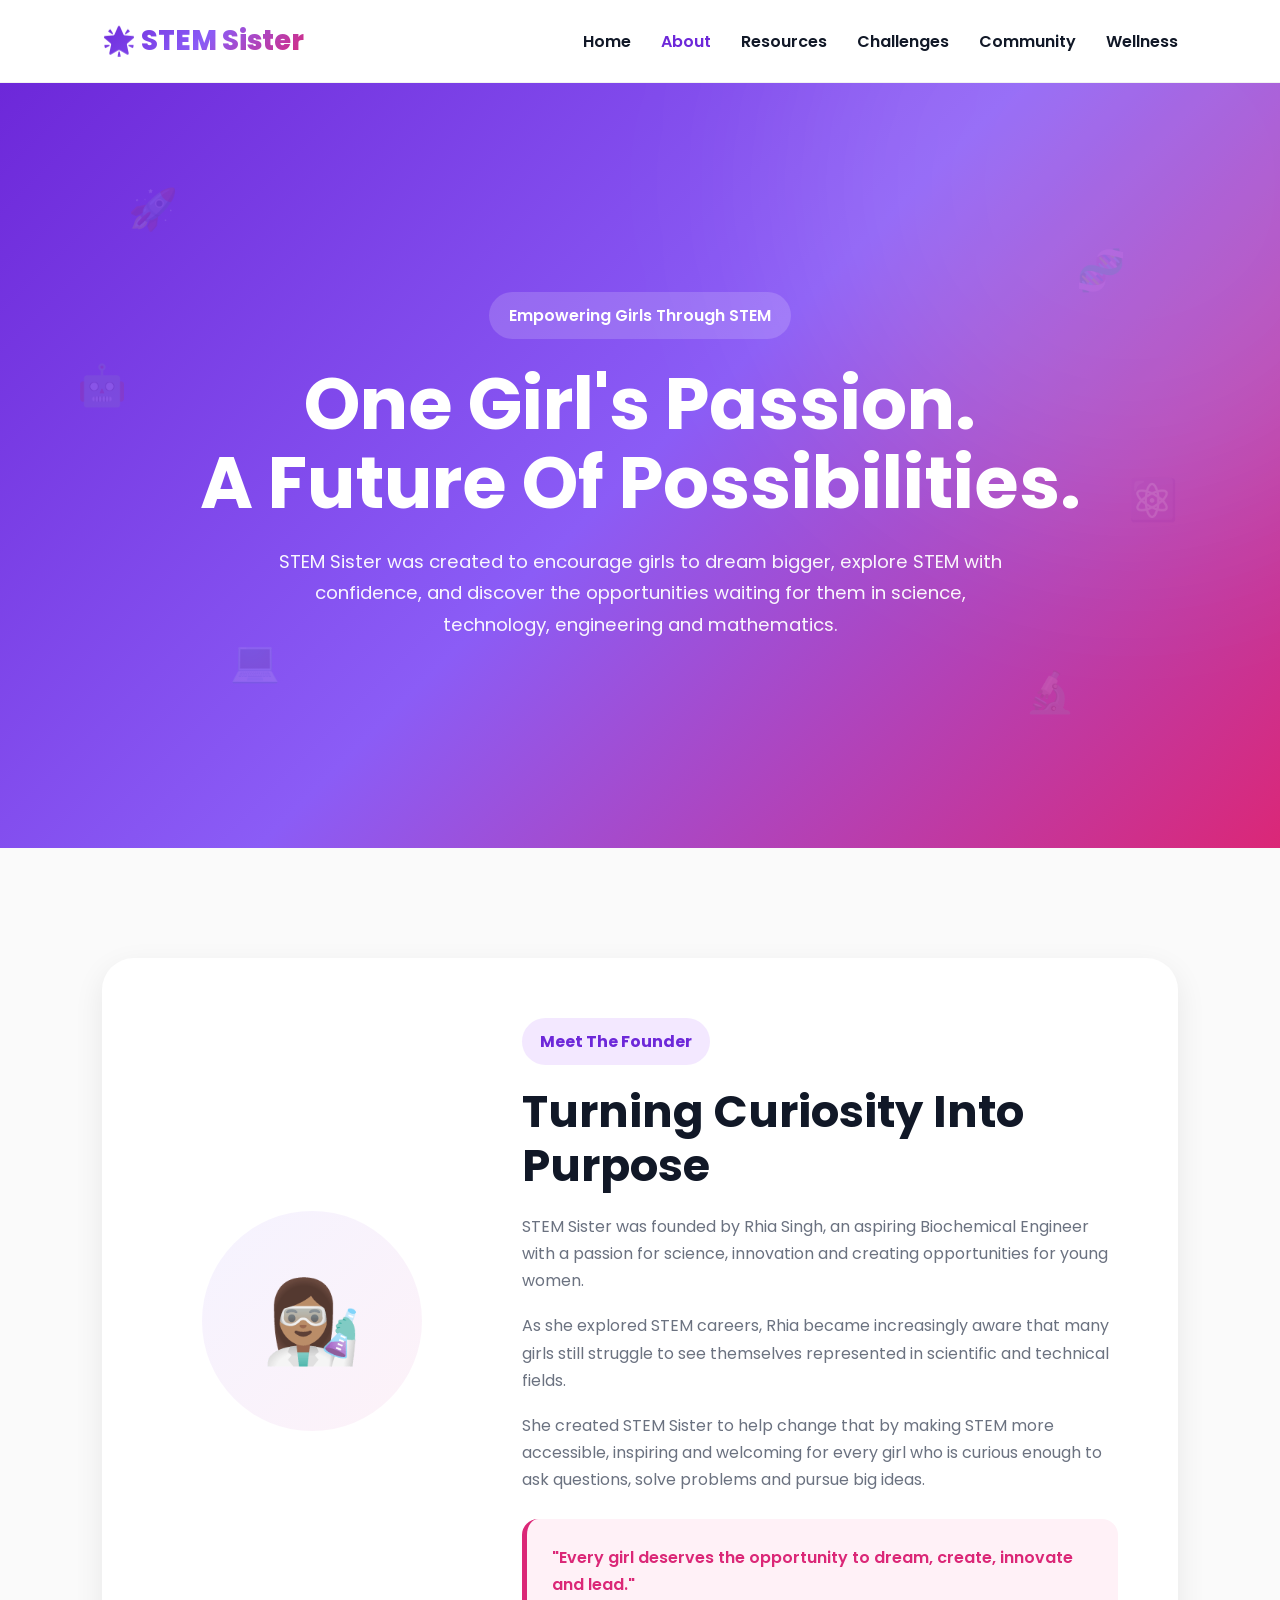
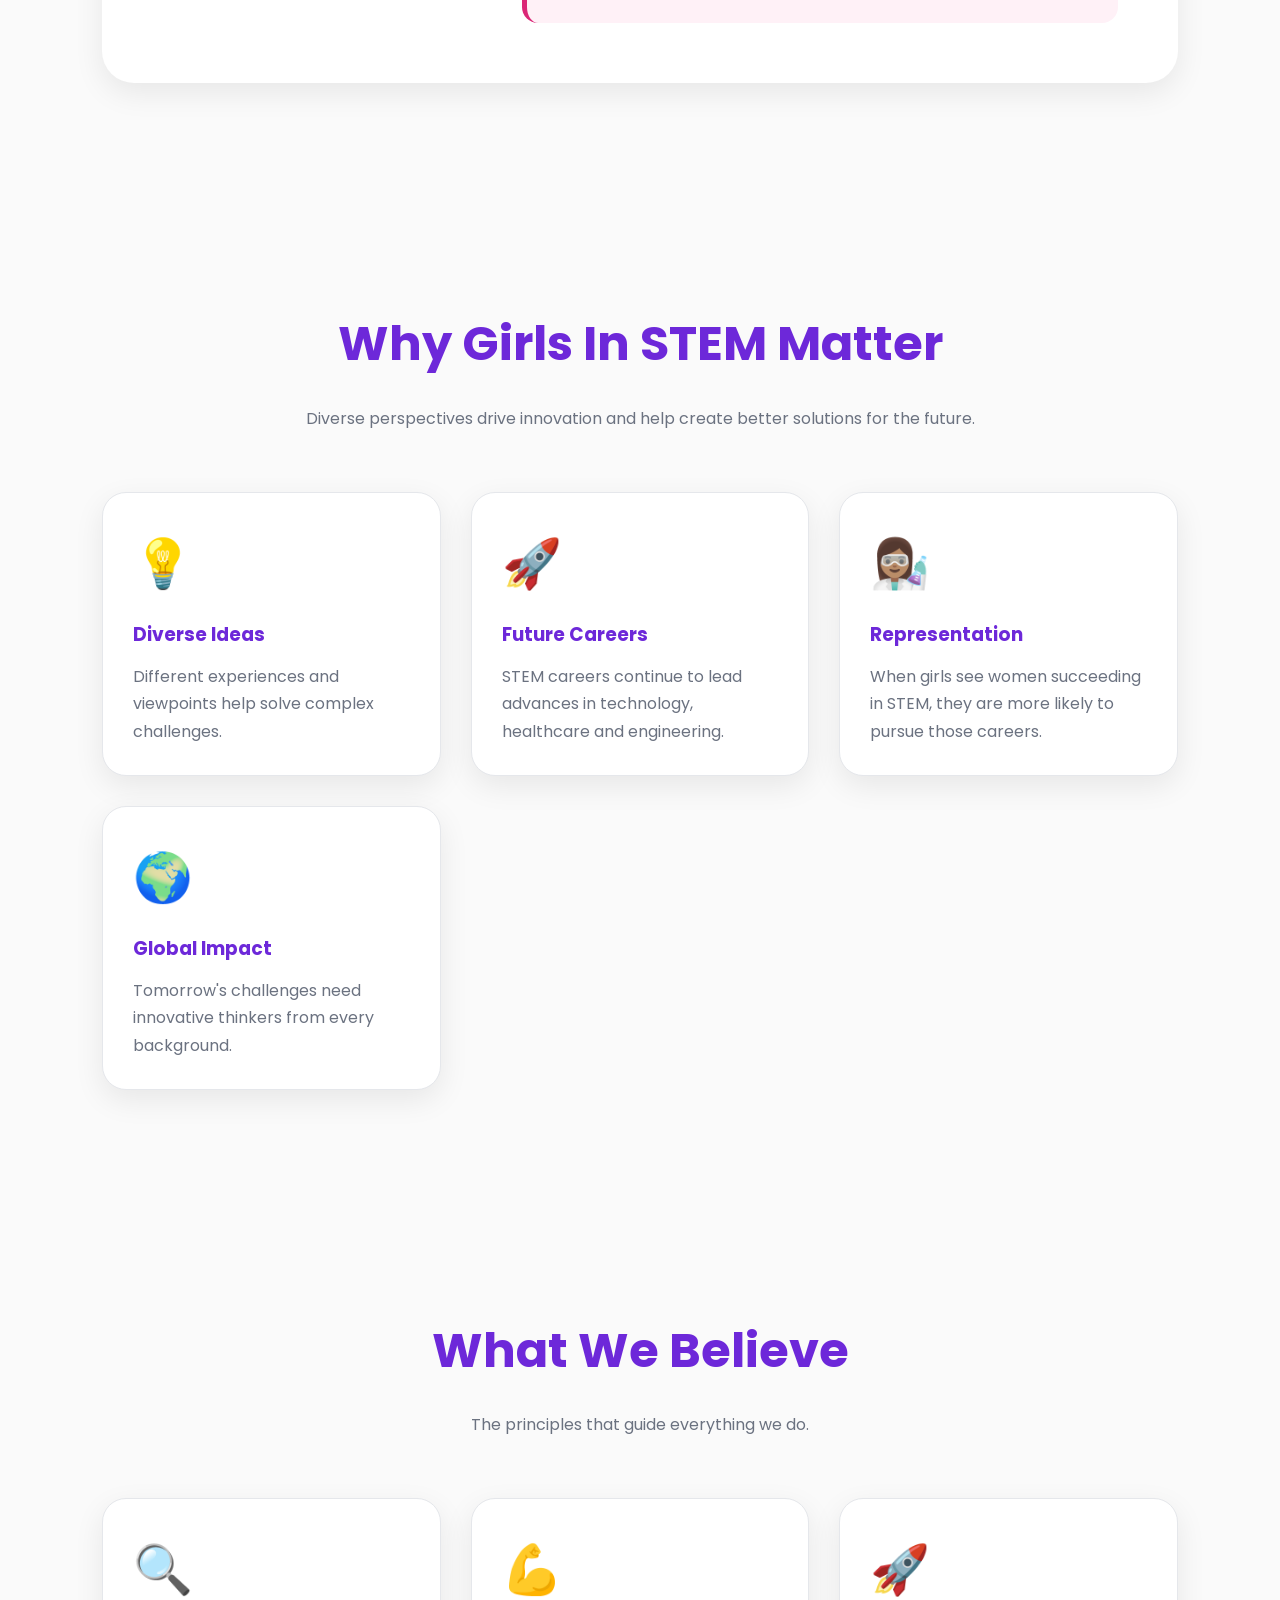
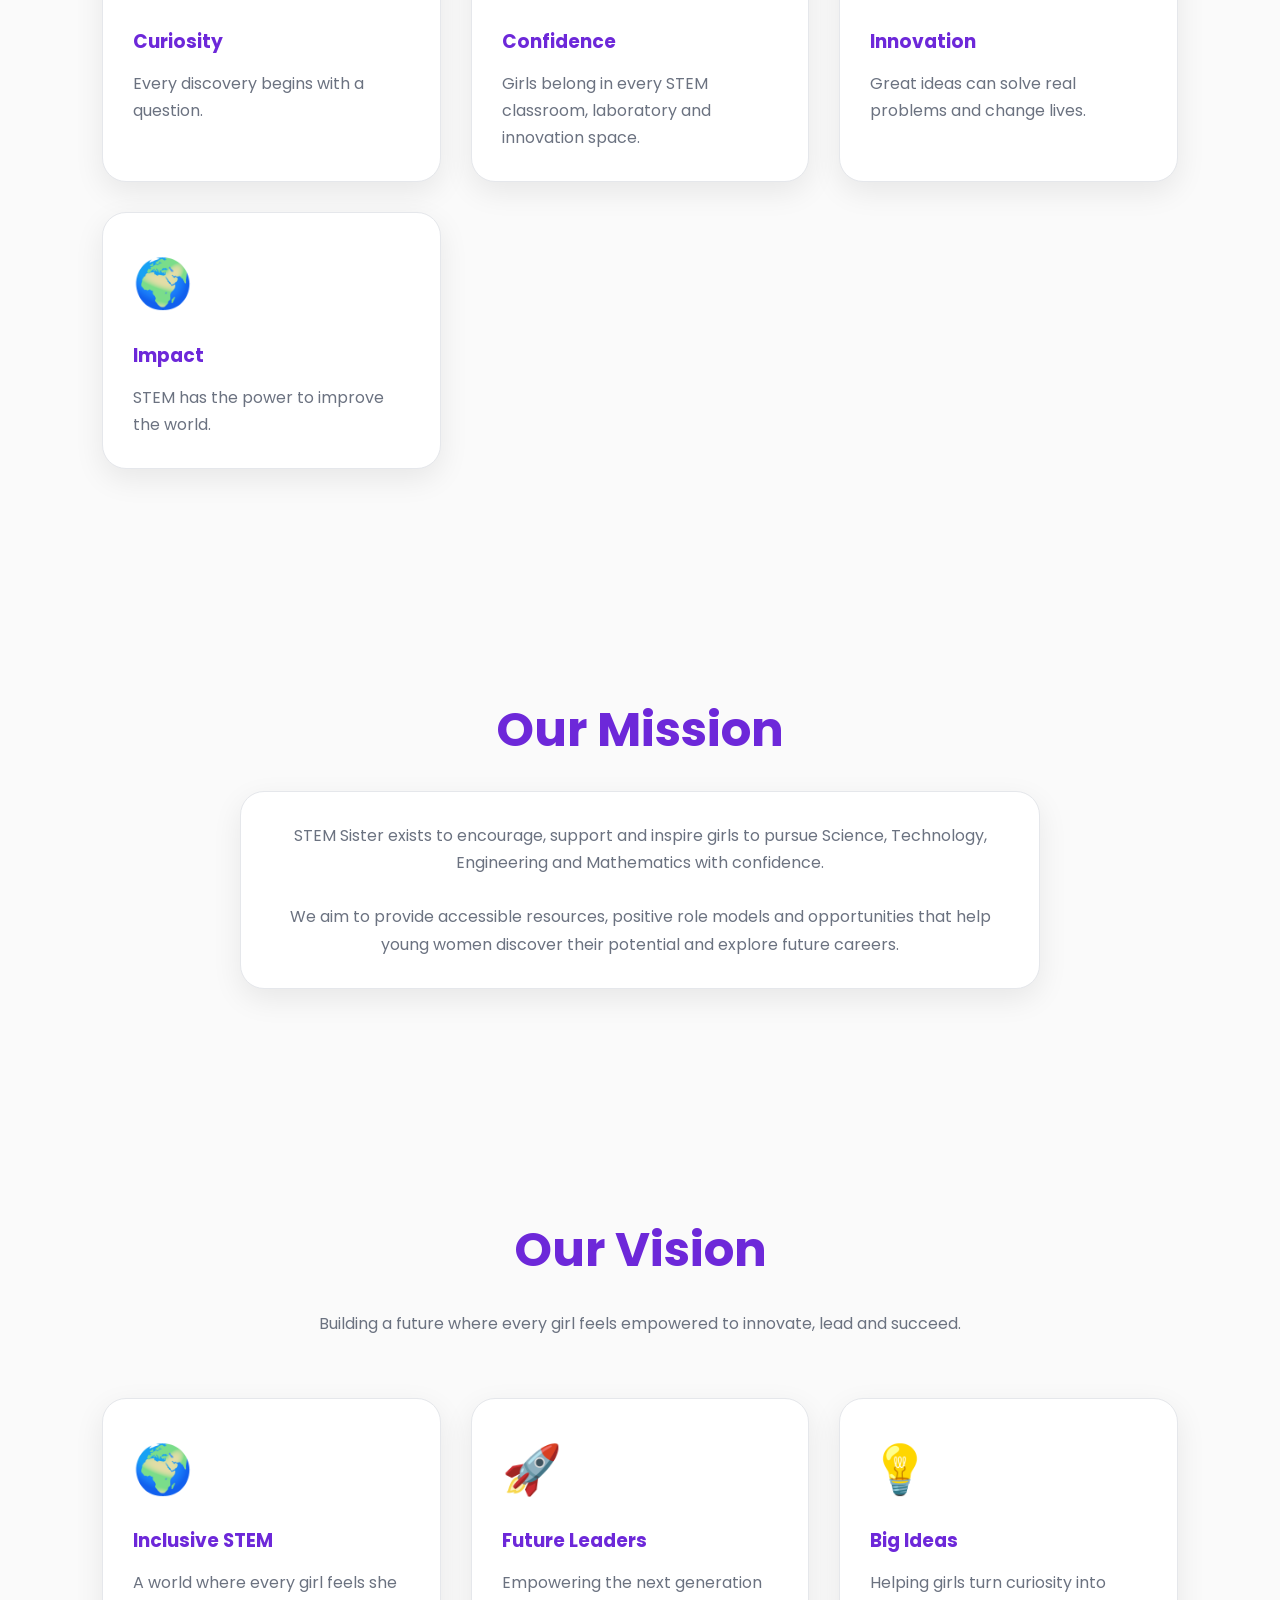
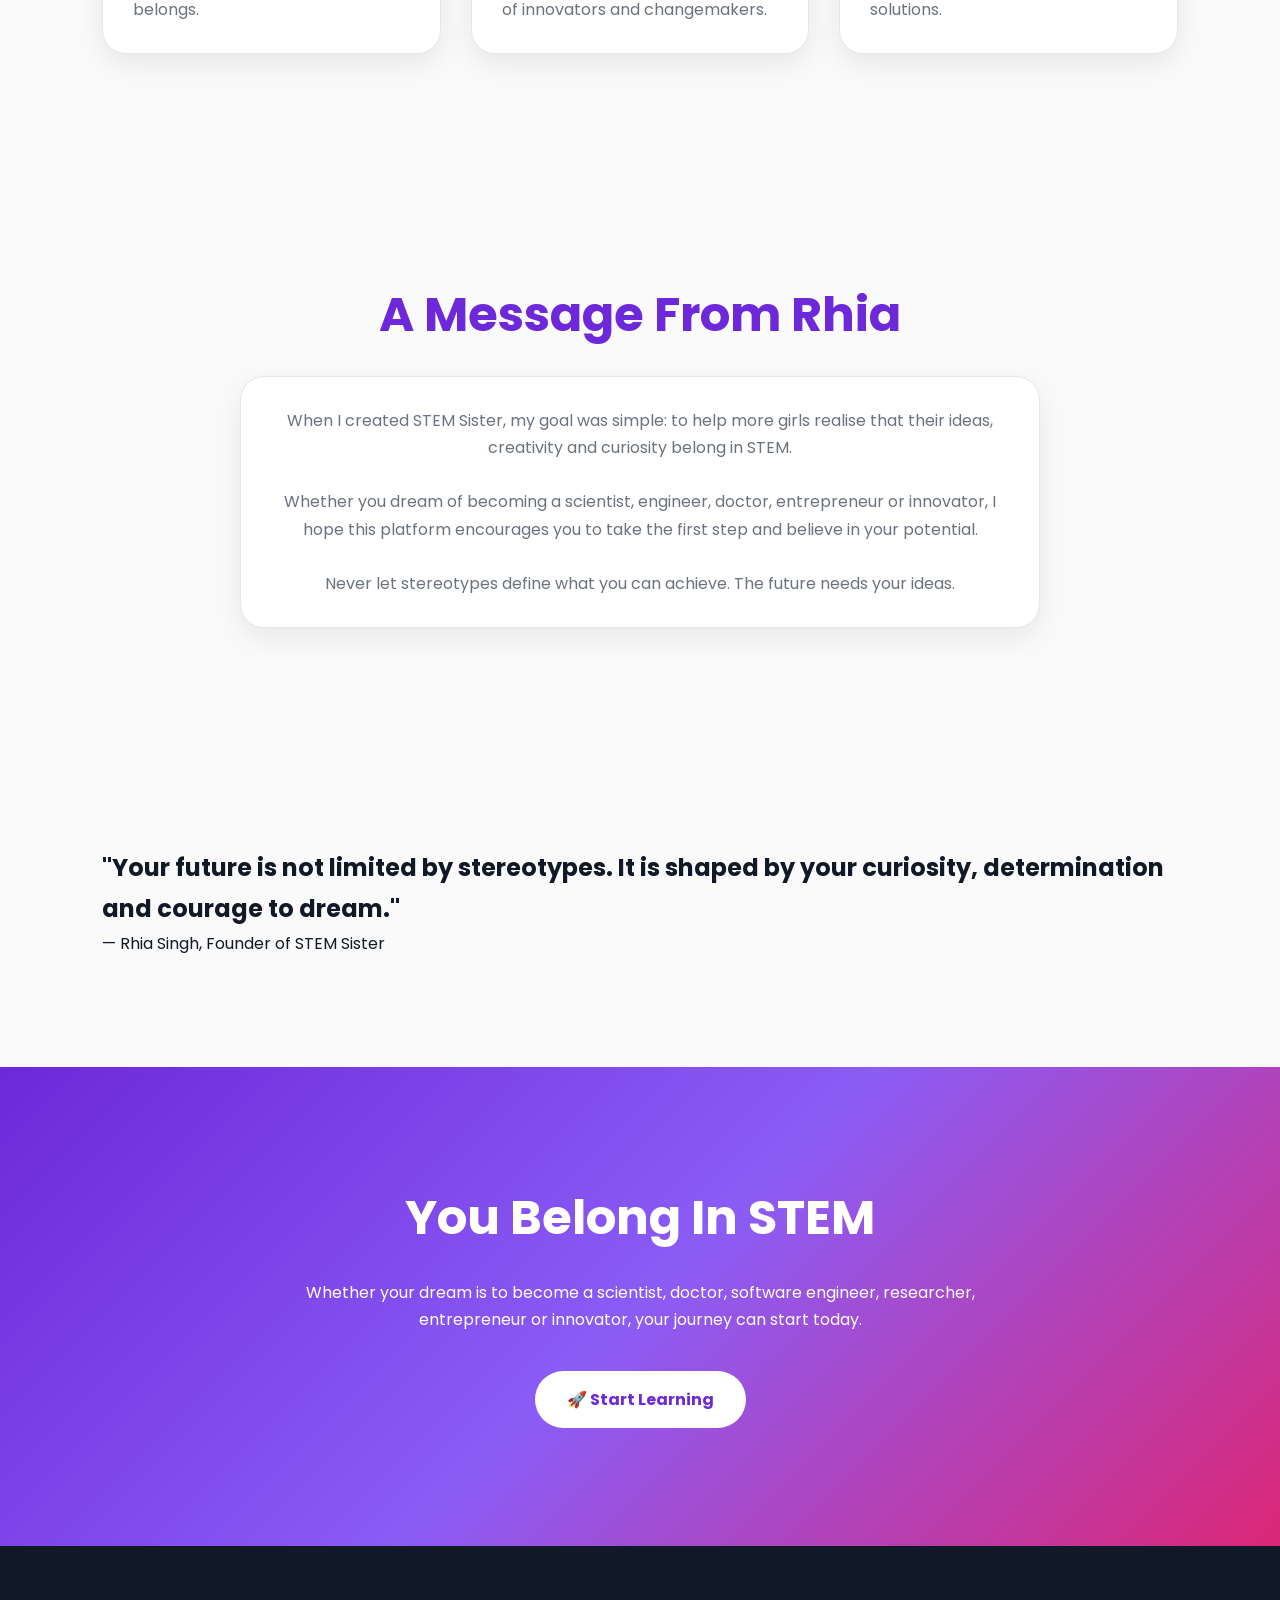
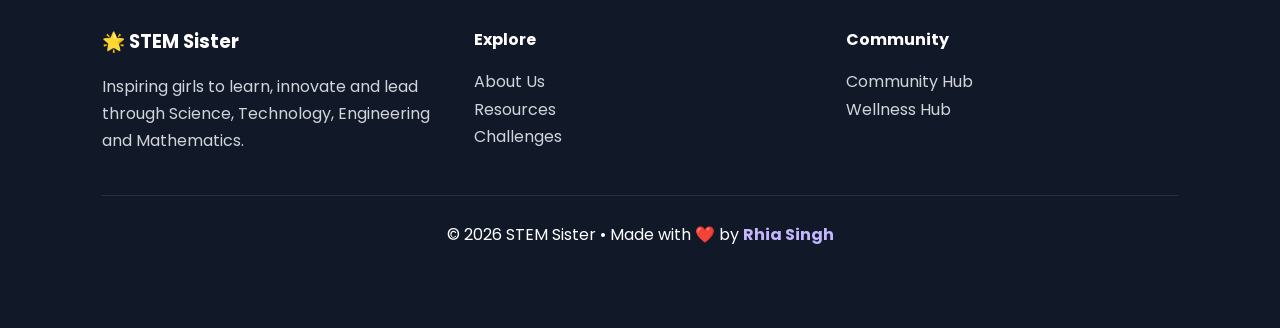
==== commit 1f24c8fa: "Revise about.html for content clarity and structure Updated navigation and content sections to enhan" ====
--- a/about.html
+++ b/about.html
@@ -14,7 +14,9 @@
 
 <body>
 
-<!-- NAVIGATION -->
+<!-- =========================
+     NAVIGATION
+========================= -->
 
 <nav>
 
@@ -23,84 +25,76 @@
     </div>
 
     <ul class="nav-links">
+
         <li><a href="index.html">Home</a></li>
         <li><a href="about.html" class="active">About</a></li>
         <li><a href="textbooks.html">Resources</a></li>
         <li><a href="tests.html">Challenges</a></li>
         <li><a href="discussions.html">Community</a></li>
         <li><a href="wellness.html">Wellness</a></li>
+
     </ul>
 
-    <button id="darkModeBtn" class="btn">
-        🌙
-    </button>
-
 </nav>
 
-<!-- HERO -->
+<!-- =========================
+     HERO
+========================= -->
 
 <section class="hero">
 
     <div class="floating-icons">
+
         <span>🚀</span>
         <span>🧬</span>
         <span>💻</span>
         <span>🔬</span>
         <span>⚛️</span>
         <span>🤖</span>
+
     </div>
 
     <div class="hero-content">
 
-        <span class="tagline">
-            🌟 Empowering Girls To Dream, Learn & Lead
-        </span>
+        <div class="tagline">
+            Empowering Girls Through STEM
+        </div>
 
         <h1>
-            One Girl's Passion.
+            One Girl's Passion.<br>
             A Future Of Possibilities.
         </h1>
 
         <p>
-            STEM Sister was created to inspire girls to believe
-            in themselves, embrace curiosity and discover the
-            exciting opportunities waiting for them in STEM.
+
+            STEM Sister was created to encourage girls
+            to dream bigger, explore STEM with confidence,
+            and discover the opportunities waiting for
+            them in science, technology, engineering
+            and mathematics.
+
         </p>
 
     </div>
 
 </section>
 
-<!-- FOUNDER STORY -->
-
-<section class="reveal founder-section">
+<!-- =========================
+     FOUNDER STORY
+========================= -->
+
+<section class="reveal">
 
     <div class="founder-story">
 
-        <div class="founder-profile">
-
-            <div class="founder-image">
-                👩🏽‍🔬
-            </div>
-
-            <h3>Rhia Singh</h3>
-
-            <p class="founder-title">
-                Founder of STEM Sister
-            </p>
-
-            <div class="founder-mini-tags">
-                <span>🧬 Future Biochemical Engineer</span>
-                <span>💜 STEM Advocate</span>
-                <span>🚀 Future Innovator</span>
-            </div>
-
-        </div>
-
-        <div class="founder-content">
+        <div class="story-image">
+            👩🏽‍🔬
+        </div>
+
+        <div class="story-content">
 
             <span class="story-badge">
-                The Story Behind STEM Sister
+                Meet The Founder
             </span>
 
             <h2>
@@ -108,59 +102,37 @@
             </h2>
 
             <p>
-                STEM Sister began with a simple question:
-                Why aren't more girls encouraged to see themselves
-                as future scientists, engineers and innovators?
-            </p>
-
-            <p>
-                From a young age, Rhia was fascinated by science,
-                discovery and technology. She loved exploring
-                how things worked and how new ideas could improve
-                people's lives.
-            </p>
-
-            <p>
-                As her interests developed, she became especially
-                inspired by Biochemical Engineering, a field that
-                combines biology, chemistry and engineering to
-                solve real-world problems through healthcare,
-                biotechnology and sustainability.
-            </p>
-
-            <p>
-                While exploring STEM careers, Rhia noticed a
-                challenge that still exists today: many STEM
-                industries remain heavily male dominated.
-            </p>
-
-            <p>
-                Too many talented girls never pursue STEM simply
-                because they don't see themselves represented or
-                encouraged in those fields.
-            </p>
-
-            <p class="highlight-quote">
-                "Every girl deserves the opportunity to dream,
-                create, innovate and lead."
-            </p>
-
-            <div class="story-stats">
-
-                <div>
-                    <h4>🧬</h4>
-                    <span>Passion For Biochemical Engineering</span>
-                </div>
-
-                <div>
-                    <h4>💜</h4>
-                    <span>Empowering Confidence</span>
-                </div>
-
-                <div>
-                    <h4>🚀</h4>
-                    <span>Building Future Innovators</span>
-                </div>
+
+                STEM Sister was founded by Rhia Singh,
+                an aspiring Biochemical Engineer with
+                a passion for science, innovation and
+                creating opportunities for young women.
+
+            </p>
+
+            <p>
+
+                As she explored STEM careers, Rhia became
+                increasingly aware that many girls still
+                struggle to see themselves represented
+                in scientific and technical fields.
+
+            </p>
+
+            <p>
+
+                She created STEM Sister to help change
+                that by making STEM more accessible,
+                inspiring and welcoming for every girl
+                who is curious enough to ask questions,
+                solve problems and pursue big ideas.
+
+            </p>
+
+            <div class="highlight-quote">
+
+                "Every girl deserves the opportunity
+                to dream, create, innovate and lead."
 
             </div>
 
@@ -170,507 +142,341 @@
 
 </section>
 
-<!-- STEM QUIZ -->
+<!-- =========================
+     WHY GIRLS IN STEM
+========================= -->
 
 <section class="reveal">
 
     <h2 class="section-title">
-        🧠 Could STEM Be For You?
-    </h2>
-
-    <div class="card">
+        Why Girls In STEM Matter
+    </h2>
+
+    <p class="section-subtitle">
+
+        Diverse perspectives drive innovation and
+        help create better solutions for the future.
+
+    </p>
+
+    <div class="grid">
+
+        <div class="card">
+
+            <div class="icon">💡</div>
+
+            <h3>Diverse Ideas</h3>
+
+            <p>
+
+                Different experiences and viewpoints
+                help solve complex challenges.
+
+            </p>
+
+        </div>
+
+        <div class="card">
+
+            <div class="icon">🚀</div>
+
+            <h3>Future Careers</h3>
+
+            <p>
+
+                STEM careers continue to lead advances
+                in technology, healthcare and engineering.
+
+            </p>
+
+        </div>
+
+        <div class="card">
+
+            <div class="icon">👩🏽‍🔬</div>
+
+            <h3>Representation</h3>
+
+            <p>
+
+                When girls see women succeeding in STEM,
+                they are more likely to pursue those careers.
+
+            </p>
+
+        </div>
+
+        <div class="card">
+
+            <div class="icon">🌍</div>
+
+            <h3>Global Impact</h3>
+
+            <p>
+
+                Tomorrow's challenges need innovative
+                thinkers from every background.
+
+            </p>
+
+        </div>
+
+    </div>
+
+</section>
+
+<!-- =========================
+     VALUES
+========================= -->
+
+<section class="reveal">
+
+    <h2 class="section-title">
+        What We Believe
+    </h2>
+
+    <p class="section-subtitle">
+
+        The principles that guide everything we do.
+
+    </p>
+
+    <div class="grid">
+
+        <div class="card">
+
+            <div class="icon">🔍</div>
+
+            <h3>Curiosity</h3>
+
+            <p>
+
+                Every discovery begins with a question.
+
+            </p>
+
+        </div>
+
+        <div class="card">
+
+            <div class="icon">💪</div>
+
+            <h3>Confidence</h3>
+
+            <p>
+
+                Girls belong in every STEM classroom,
+                laboratory and innovation space.
+
+            </p>
+
+        </div>
+
+        <div class="card">
+
+            <div class="icon">🚀</div>
+
+            <h3>Innovation</h3>
+
+            <p>
+
+                Great ideas can solve real problems
+                and change lives.
+
+            </p>
+
+        </div>
+
+        <div class="card">
+
+            <div class="icon">🌍</div>
+
+            <h3>Impact</h3>
+
+            <p>
+
+                STEM has the power to improve the world.
+
+            </p>
+
+        </div>
+
+    </div>
+
+</section>
+
+<!-- =========================
+     MISSION
+========================= -->
+
+<section class="reveal">
+
+    <h2 class="section-title">
+        Our Mission
+    </h2>
+
+    <div class="card role-model">
 
         <p>
-            Which of these sounds most exciting to you?
+
+            STEM Sister exists to encourage, support
+            and inspire girls to pursue Science,
+            Technology, Engineering and Mathematics
+            with confidence.
+
         </p>
 
         <br>
 
-        <button class="btn" onclick="stemFit('problem')">
-            ⚙️ Solving Problems
-        </button>
-
-        <button class="btn" onclick="stemFit('technology')">
-            💻 Creating Technology
-        </button>
-
-        <button class="btn" onclick="stemFit('science')">
-            🔬 Discovering New Things
-        </button>
-
-        <button class="btn" onclick="stemFit('helping')">
-            ❤️ Helping People
-        </button>
-
-        <br><br>
-
-        <p id="stemFitResult"></p>
-
-    </div>
-
-</section>
-
-<!-- WHY GIRLS IN STEM -->
+        <p>
+
+            We aim to provide accessible resources,
+            positive role models and opportunities
+            that help young women discover their
+            potential and explore future careers.
+
+        </p>
+
+    </div>
+
+</section>
+
+<!-- =========================
+     VISION
+========================= -->
 
 <section class="reveal">
 
     <h2 class="section-title">
-        🌍 Why Girls In STEM Matter
-    </h2>
+        Our Vision
+    </h2>
+
+    <p class="section-subtitle">
+
+        Building a future where every girl feels
+        empowered to innovate, lead and succeed.
+
+    </p>
 
     <div class="grid">
 
         <div class="card">
+
+            <div class="icon">🌍</div>
+
+            <h3>Inclusive STEM</h3>
+
+            <p>
+
+                A world where every girl feels she belongs.
+
+            </p>
+
+        </div>
+
+        <div class="card">
+
+            <div class="icon">🚀</div>
+
+            <h3>Future Leaders</h3>
+
+            <p>
+
+                Empowering the next generation of
+                innovators and changemakers.
+
+            </p>
+
+        </div>
+
+        <div class="card">
+
             <div class="icon">💡</div>
-            <h3>Diverse Ideas</h3>
-            <p>
-                Innovation becomes stronger when different perspectives
-                work together to solve problems.
-            </p>
-        </div>
-
-        <div class="card">
-            <div class="icon">🚀</div>
-            <h3>Future Careers</h3>
-            <p>
-                STEM careers continue to shape the future through
-                technology, medicine and engineering.
-            </p>
-        </div>
-
-        <div class="card">
-            <div class="icon">👩🏽‍🔬</div>
-            <h3>Representation Matters</h3>
-            <p>
-                Girls are more likely to pursue STEM when they
-                see women succeeding in these fields.
-            </p>
-        </div>
-
-        <div class="card">
-            <div class="icon">🌟</div>
-            <h3>Change The World</h3>
-            <p>
-                Tomorrow's challenges need creative thinkers,
-                innovators and leaders from every background.
-            </p>
-        </div>
-
-    </div>
-
-</section>
-
-<!-- MISSION / VISION -->
+
+            <h3>Big Ideas</h3>
+
+            <p>
+
+                Helping girls turn curiosity into solutions.
+
+            </p>
+
+        </div>
+
+    </div>
+
+</section>
+
+<!-- =========================
+     MESSAGE
+========================= -->
 
 <section class="reveal">
 
     <h2 class="section-title">
-        💜 What We Believe
-    </h2>
-
-    <div class="grid">
-
-        <div class="card">
-
-            <div class="icon">🔍</div>
-
-            <h3>Curiosity</h3>
-
-            <p>
-                Every discovery begins with a question.
-            </p>
-
-        </div>
-
-        <div class="card">
-
-            <div class="icon">💪</div>
-
-            <h3>Confidence</h3>
-
-            <p>
-                Girls belong in every STEM classroom,
-                laboratory and boardroom.
-            </p>
-
-        </div>
-
-        <div class="card">
-
-            <div class="icon">🚀</div>
-
-            <h3>Innovation</h3>
-
-            <p>
-                Big ideas have the power to change lives.
-            </p>
-
-        </div>
-
-        <div class="card">
-
-            <div class="icon">🌍</div>
-
-            <h3>Impact</h3>
-
-            <p>
-                STEM can help solve some of the world's
-                greatest challenges.
-            </p>
-
-        </div>
-
-    </div>
-
-</section>
-
-<section class="reveal">
-
-    <h2 class="section-title">
-        🚀 Explore Future Careers
-    </h2>
-
-    <div class="grid">
-
-        <div class="card">
-
-            <div class="icon">🧬</div>
-
-            <h3>Biochemical Engineer</h3>
-
-            <p>
-                Create healthcare and biotechnology
-                solutions that improve lives.
-            </p>
-
-        </div>
-
-        <div class="card">
-
-            <div class="icon">💻</div>
-
-            <h3>Software Engineer</h3>
-
-            <p>
-                Design websites, apps and technology
-                that shape the future.
-            </p>
-
-        </div>
-
-        <div class="card">
-
-            <div class="icon">🤖</div>
-
-            <h3>Robotics Engineer</h3>
-
-            <p>
-                Build intelligent systems and robots.
-            </p>
-
-        </div>
-
-        <div class="card">
-
-            <div class="icon">👩‍🚀</div>
-
-            <h3>Astronaut</h3>
-
-            <p>
-                Explore beyond Earth and advance
-                space exploration.
-            </p>
-
-        </div>
-
-    </div>
-
-</section>
-
-<!-- ROLE MODELS -->
-
-<section class="reveal">
-
-    <h2 class="section-title">
-        🌟 Women Who Inspire Us
-    </h2>
-
-    <div class="mission-card">
-
-        <h3 id="heroName">
-            👩‍💻 Ada Lovelace
-        </h3>
+        A Message From Rhia
+    </h2>
+
+    <div class="card role-model">
+
+        <p>
+
+            When I created STEM Sister, my goal was
+            simple: to help more girls realise that
+            their ideas, creativity and curiosity
+            belong in STEM.
+
+        </p>
 
         <br>
 
-        <p id="heroDescription">
-            The world's first computer programmer.
+        <p>
+
+            Whether you dream of becoming a scientist,
+            engineer, doctor, entrepreneur or innovator,
+            I hope this platform encourages you to take
+            the first step and believe in your potential.
+
         </p>
 
         <br>
 
-        <button class="btn" onclick="nextHero()">
-            Discover Another Role Model
-        </button>
-
-    </div>
-
-</section>
-
-<section class="reveal">
-
-    <h2 class="section-title">
-        🌟 Future STEM Dreams
-    </h2>
-
-    <div class="grid">
-
-        <div class="card">
-
-            <div class="icon">👩‍🚀</div>
-
-            <h3>Astronaut</h3>
-
-            <p>
-                Exploring new worlds
-                and pushing boundaries.
-            </p>
-
-        </div>
-
-        <div class="card">
-
-            <div class="icon">🧬</div>
-
-            <h3>Biochemical Engineer</h3>
-
-            <p>
-                Improving lives through
-                science and innovation.
-            </p>
-
-        </div>
-
-        <div class="card">
-
-            <div class="icon">💻</div>
-
-            <h3>Software Engineer</h3>
-
-            <p>
-                Building the technology
-                of tomorrow.
-            </p>
-
-        </div>
-
-        <div class="card">
-
-            <div class="icon">🤖</div>
-
-            <h3>Robotics Engineer</h3>
-
-            <p>
-                Designing intelligent
-                machines and systems.
-            </p>
-
-        </div>
-
-        <div class="card">
-
-            <div class="icon">⚕️</div>
-
-            <h3>Doctor</h3>
-
-            <p>
-                Improving healthcare
-                and helping communities.
-            </p>
-
-        </div>
-
-        <div class="card">
-
-            <div class="icon">🌱</div>
-
-            <h3>Environmental Engineer</h3>
-
-            <p>
-                Creating a more
-                sustainable future.
-            </p>
-
-        </div>
-
-    </div>
-
-</section>
-
-<!-- MESSAGE -->
-
-<section class="reveal">
-
-    <h2 class="section-title">
-        💌 A Message From Rhia
-    </h2>
-
-    <div class="card">
-
-        <p id="rhiaMessage">
-            Click below for a message from Rhia.
+        <p>
+
+            Never let stereotypes define what you can
+            achieve. The future needs your ideas.
+
         </p>
 
-        <br>
-
-        <button class="btn" onclick="showMessage()">
-            Show Message
-        </button>
-
-    </div>
-
-</section>
-
-<!-- JOURNEY -->
-
-<section class="reveal">
-
-    <h2 class="section-title">
-        🚀 The STEM Sister Journey
-    </h2>
-
-    <div class="journey">
-
-        <div class="step">💡 Be Curious</div>
-
-        <div class="step">🌱 Dream Big</div>
-
-        <div class="step">📚 Learn</div>
-
-        <div class="step">🔬 Explore</div>
-
-        <div class="step">🚀 Innovate</div>
-
-        <div class="step">🌟 Lead</div>
-
-    </div>
-
-</section>
-
-<!-- STEM DREAM -->
-
-<section class="reveal">
-
-    <h2 class="section-title">
-        🌟 My Future STEM Dream
-    </h2>
-
-    <div class="card">
-
-        <input
-        type="text"
-        id="dreamInput"
-        placeholder="I want to become...">
-
-        <br><br>
-
-        <button class="btn" onclick="saveDream()">
-            Save My Dream
-        </button>
-
-        <br><br>
-
-        <p id="dreamOutput"></p>
-
-    </div>
-
-</section>
-
-<section class="reveal">
-
-    <h2 class="section-title">
-        🚀 The Future Of STEM Sister
-    </h2>
-
-    <div class="grid">
-
-        <div class="card">
-
-            <div class="icon">📚</div>
-
-            <h3>More Resources</h3>
-
-            <p>
-                Expanding learning materials
-                for girls everywhere.
-            </p>
-
-        </div>
-
-        <div class="card">
-
-            <div class="icon">💬</div>
-
-            <h3>Growing Community</h3>
-
-            <p>
-                Building a supportive network
-                of future innovators.
-            </p>
-
-        </div>
-
-        <div class="card">
-
-            <div class="icon">👩🏽‍🏫</div>
-
-            <h3>Mentorship</h3>
-
-            <p>
-                Connecting girls with role
-                models and STEM leaders.
-            </p>
-
-        </div>
-
-        <div class="card">
-
-            <div class="icon">🌍</div>
-
-            <h3>Global Impact</h3>
-
-            <p>
-                Inspiring the next generation
-                of young women worldwide.
-            </p>
-
-        </div>
-
-    </div>
-
-</section>
-    
-<!-- QUOTE -->
+    </div>
+
+</section>
+
+<!-- =========================
+     QUOTE
+========================= -->
 
 <section class="quote">
 
     <h2>
 
-        "I created STEM Sister because I believe every girl
-        deserves the chance to discover her potential.
-        Your future is not limited by stereotypes.
+        "Your future is not limited by stereotypes.
         It is shaped by your curiosity, determination
         and courage to dream."
 
     </h2>
 
     <p>
+
         — Rhia Singh, Founder of STEM Sister
+
     </p>
 
 </section>
 
-<!-- CTA -->
+<!-- =========================
+     CTA
+========================= -->
 
 <section class="cta">
 
@@ -679,304 +485,74 @@
     </h2>
 
     <p>
-        Whether you dream of becoming a biochemical engineer,
-        scientist, doctor, software developer, researcher or
-        innovator, your journey can start today.
+
+        Whether your dream is to become a scientist,
+        doctor, software engineer, researcher,
+        entrepreneur or innovator, your journey
+        can start today.
+
     </p>
 
-    <a href="textbooks.html" class="btn">
-        🚀 Start Your Journey
+    <a href="textbooks.html" class="btn secondary">
+        🚀 Start Learning
     </a>
 
 </section>
 
-<!-- FOOTER -->
+<!-- =========================
+     FOOTER
+========================= -->
 
 <footer>
 
-    <h3>🌟 STEM Sister</h3>
-
-    <p>
-        Empowering girls through STEM education,
-        leadership and opportunity.
-    </p>
-
-    <br>
-
-    <p>
-        © 2026 STEM Sister. All Rights Reserved.
-    </p>
+    <div class="footer-grid">
+
+        <div>
+
+            <h3>🌟 STEM Sister</h3>
+
+            <p>
+
+                Inspiring girls to learn,
+                innovate and lead through
+                Science, Technology,
+                Engineering and Mathematics.
+
+            </p>
+
+        </div>
+
+        <div>
+
+            <h4>Explore</h4>
+
+            <p><a href="about.html">About Us</a></p>
+            <p><a href="textbooks.html">Resources</a></p>
+            <p><a href="tests.html">Challenges</a></p>
+
+        </div>
+
+        <div>
+
+            <h4>Community</h4>
+
+            <p><a href="discussions.html">Community Hub</a></p>
+            <p><a href="wellness.html">Wellness Hub</a></p>
+
+        </div>
+
+    </div>
 
     <div class="made-by">
-        Made with ❤️ by <strong>Rhia Singh</strong>
+
+        © 2026 STEM Sister • Made with ❤️ by
+        <strong>Rhia Singh</strong>
+
     </div>
 
 </footer>
 
 <script>
-
-/* DARK MODE */
-
-document
-.getElementById("darkModeBtn")
-.addEventListener("click", () => {
-    document.body.classList.toggle("dark");
-});
-
-/* HEROES */
-
-const heroes = [
-
-{
-name:"👩‍💻 Ada Lovelace",
-desc:"The world's first computer programmer."
-},
-
-{
-name:"👩‍🔬 Marie Curie",
-desc:"The first woman to win a Nobel Prize."
-},
-
-{
-name:"👩‍🚀 Mae Jemison",
-desc:"The first African-American woman in space."
-},
-
-{
-name:"🚀 Katherine Johnson",
-desc:"NASA mathematician who helped launch space missions."
-},
-
-{
-name:"🧬 Rosalind Franklin",
-desc:"Helped reveal the structure of DNA."
-}
-
-];
-
-function nextHero(){
-
-const random =
-Math.floor(Math.random()*heroes.length);
-
-document.getElementById("heroName").innerHTML =
-heroes[random].name;
-
-document.getElementById("heroDescription").innerHTML =
-heroes[random].desc;
-
-}
-
-/* INSPIRATION */
-
-const inspiration = [
-
-"Science needs your ideas.",
-
-"You belong in STEM.",
-
-"The future is built by curious minds.",
-
-"Dream big. Build bigger.",
-
-"Every innovation starts with a question.",
-
-"The world needs your voice."
-
-];
-
-function inspireMe(){
-
-const random =
-Math.floor(Math.random()*inspiration.length);
-
-document.getElementById("inspireText").innerHTML =
-inspiration[random];
-
-}
-
-/* ASK RHIA */
-
-function showAnswer(){
-
-const question =
-document.getElementById("questionSelect").value;
-
-let response = "";
-
-if(question === "1"){
-response =
-"I created STEM Sister to help girls discover opportunities, confidence and community in STEM.";
-}
-
-if(question === "2"){
-response =
-"Stay curious, believe in yourself and never stop learning.";
-}
-
-if(question === "3"){
-response =
-"STEM shapes our future and girls deserve to help build that future.";
-}
-
-document.getElementById("answer").innerHTML =
-response;
-
-}
-
-/* PROMISE */
-
-function savePromise(){
-
-const promise =
-document.getElementById("promiseInput").value;
-
-if(promise.trim() === ""){
-
-document.getElementById("promiseOutput").innerHTML =
-"🌟 Make a promise to your future self.";
-
-}else{
-
-localStorage.setItem(
-"stemPromise",
-promise
-);
-
-document.getElementById("promiseOutput").innerHTML =
-"💜 Your promise: <strong>" +
-promise +
-"</strong>";
-
-}
-
-}
-
-window.onload = () => {
-
-const saved =
-localStorage.getItem("stemPromise");
-
-if(saved){
-
-document.getElementById("promiseOutput").innerHTML =
-"💜 Your promise: <strong>" +
-saved +
-"</strong>";
-
-}
-
-};
-
-function stemFit(type){
-
-let result="";
-
-if(type==="problem"){
-result="⚙️ Engineering could be a fantastic path for you.";
-}
-
-if(type==="technology"){
-result="💻 Technology and Software Development could be your future.";
-}
-
-if(type==="science"){
-result="🔬 Scientific Research could be a great fit for your curiosity.";
-}
-
-if(type==="helping"){
-result="🩺 Biochemical Engineering, Medicine or Healthcare Innovation may suit you.";
-}
-
-document.getElementById("stemFitResult").innerHTML = result;
-
-}
-
-const careers = [
-
-"👩‍🔬 Biochemical Engineer",
-"💻 Software Developer",
-"🧬 Genetic Scientist",
-"🤖 Robotics Engineer",
-"🛰️ Aerospace Engineer",
-"⚕️ Biomedical Scientist",
-"📊 Data Scientist",
-"🌱 Environmental Engineer"
-
-];
-
-function showCareer(){
-
-const random =
-Math.floor(Math.random()*careers.length);
-
-document.getElementById("careerSpotlight").innerHTML =
-careers[random];
-
-}
-
-const messages = [
-
-"Never let stereotypes decide what you can achieve.",
-
-"Your curiosity is your superpower.",
-
-"The future needs your ideas.",
-
-"Believe in yourself before the world does.",
-
-"You belong in every STEM space you enter."
-
-];
-
-function showMessage(){
-
-const random =
-Math.floor(Math.random()*messages.length);
-
-document.getElementById("rhiaMessage").innerHTML =
-messages[random];
-
-}
-
-function saveDream(){
-
-const dream =
-document.getElementById("dreamInput").value;
-
-if(dream.trim()===""){
-
-document.getElementById("dreamOutput").innerHTML =
-"🌟 Tell us about your STEM dream.";
-
-return;
-
-}
-
-localStorage.setItem("stemDream", dream);
-
-document.getElementById("dreamOutput").innerHTML =
-"🚀 My Future Goal: <strong>" +
-dream +
-"</strong>";
-
-}
-
-window.onload = () => {
-
-const savedDream =
-localStorage.getItem("stemDream");
-
-if(savedDream){
-
-document.getElementById("dreamOutput").innerHTML =
-"🚀 My Future Goal: <strong>" +
-savedDream +
-"</strong>";
-
-}
-
-};
 
 /* SCROLL REVEAL */
 
@@ -985,53 +561,27 @@
 
 function revealSections(){
 
-reveals.forEach(section=>{
-
-const top =
-section.getBoundingClientRect().top;
-
-if(top < window.innerHeight - 100){
-
-section.classList.add("active");
+    reveals.forEach(section => {
+
+        const top =
+        section.getBoundingClientRect().top;
+
+        if(top < window.innerHeight - 100){
+
+            section.classList.add("active");
+
+        }
+
+    });
 
 }
 
-});
-
-}
-
 window.addEventListener(
-"scroll",
-revealSections
+    "scroll",
+    revealSections
 );
 
 revealSections();
-
-const stemFacts = [
-
-    "🧬 Biochemical engineers help develop medicines and vaccines that save lives.",
-
-    "💻 Ada Lovelace wrote the world's first computer algorithm.",
-
-    "🚀 Mae Jemison became the first African-American woman in space.",
-
-    "🤖 Robotics combines engineering, programming and creativity.",
-
-    "🧪 Every scientific discovery begins with curiosity.",
-
-    "🌱 Engineers help create sustainable solutions for the future."
-
-];
-
-function newFact(){
-
-    const random =
-    Math.floor(Math.random()*stemFacts.length);
-
-    document.getElementById("stemFact").innerHTML =
-    stemFacts[random];
-
-}
 
 </script>
 
--- a/styles.css
+++ b/styles.css
@@ -1,50 +1,49 @@
 @import url('https://fonts.googleapis.com/css2?family=Poppins:wght@300;400;500;600;700;800&display=swap');
 
-/* =========================
-   STEM SISTER 2.0
-   ========================= */
+/* =====================
+   ROOT
+===================== */
 
 :root{
 
-    --purple:#7c3aed;
-    --purple-dark:#6d28d9;
-    --pink:#ec4899;
-    --cyan:#06b6d4;
-    --teal:#14b8a6;
-    --yellow:#fbbf24;
-
-    --dark:#111827;
-    --gray:#6b7280;
-
+    --primary:#6d28d9;
+    --primary-light:#8b5cf6;
+
+    --accent:#db2777;
+
+    --text:#111827;
+    --text-light:#6b7280;
+
+    --bg:#fafafa;
     --white:#ffffff;
-    --background:#f8fafc;
 
     --border:#e5e7eb;
 
     --gradient:
     linear-gradient(
         135deg,
-        #7c3aed 0%,
-        #ec4899 50%,
-        #06b6d4 100%
+        #6d28d9 0%,
+        #8b5cf6 50%,
+        #db2777 100%
     );
 
     --shadow:
-    0 15px 35px rgba(0,0,0,.08);
-
-    --hover-shadow:
-    0 20px 40px rgba(124,58,237,.15);
-}
-
-/* =========================
+    0 10px 30px rgba(0,0,0,.08);
+
+    --shadow-hover:
+    0 18px 40px rgba(109,40,217,.15);
+
+    --radius:24px;
+}
+
+/* =====================
    RESET
-   ========================= */
+===================== */
 
 *{
     margin:0;
     padding:0;
     box-sizing:border-box;
-    font-family:'Poppins',sans-serif;
 }
 
 html{
@@ -52,15 +51,16 @@
 }
 
 body{
-    background:var(--background);
-    color:var(--dark);
+    font-family:'Poppins',sans-serif;
+    background:var(--bg);
+    color:var(--text);
     line-height:1.7;
     overflow-x:hidden;
 }
 
-/* =========================
-   NAVBAR
-   ========================= */
+/* =====================
+   NAVIGATION
+===================== */
 
 nav{
 
@@ -68,27 +68,24 @@
     top:0;
     z-index:1000;
 
+    background:
+    rgba(255,255,255,.9);
+
+    backdrop-filter:blur(20px);
+
+    border-bottom:
+    1px solid rgba(0,0,0,.05);
+
     display:flex;
     justify-content:space-between;
     align-items:center;
 
     padding:18px 8%;
-
-    backdrop-filter:blur(18px);
-
-    background:
-    rgba(255,255,255,0.85);
-
-    border-bottom:
-    1px solid rgba(255,255,255,.3);
-
-    box-shadow:
-    0 8px 25px rgba(0,0,0,.05);
 }
 
 .logo{
 
-    font-size:1.9rem;
+    font-size:1.7rem;
     font-weight:800;
 
     background:var(--gradient);
@@ -101,48 +98,44 @@
 
     display:flex;
     list-style:none;
-    gap:28px;
+    gap:30px;
 }
 
 .nav-links a{
 
     text-decoration:none;
-    color:var(--dark);
-
+    color:var(--text);
     font-weight:600;
-
     transition:.3s;
 }
 
 .nav-links a:hover,
 .nav-links a.active{
 
-    color:var(--purple);
-
-    transform:translateY(-2px);
-}
-
-/* =========================
+    color:var(--primary);
+}
+
+/* =====================
    HERO
-   ========================= */
+===================== */
 
 .hero{
 
-    position:relative;
-
-    min-height:90vh;
+    min-height:85vh;
+
+    background:var(--gradient);
+
+    color:white;
 
     display:flex;
     justify-content:center;
     align-items:center;
 
+    padding:120px 8%;
+
     text-align:center;
 
-    padding:100px 8%;
-
-    background:var(--gradient);
-
-    color:white;
+    position:relative;
 
     overflow:hidden;
 }
@@ -152,38 +145,22 @@
     content:"";
 
     position:absolute;
-
     width:700px;
     height:700px;
 
     border-radius:50%;
 
     background:
-    rgba(255,255,255,.15);
+    rgba(255,255,255,.12);
 
     top:-250px;
-    right:-150px;
-
-    filter:blur(120px);
-}
-
-.hero::after{
-
-    content:"";
-
-    position:absolute;
-
-    inset:0;
-
-    background-image:
-    radial-gradient(
-    rgba(255,255,255,.1) 1px,
-    transparent 1px);
-
-    background-size:40px 40px;
+    right:-200px;
+
+    filter:blur(100px);
 }
 
 .hero-content{
+
     max-width:900px;
     position:relative;
     z-index:2;
@@ -193,16 +170,14 @@
 
     display:inline-block;
 
-    padding:12px 24px;
+    padding:10px 20px;
 
     border-radius:50px;
 
-    margin-bottom:28px;
-
     background:
-    rgba(255,255,255,.18);
-
-    backdrop-filter:blur(10px);
+    rgba(255,255,255,.16);
+
+    margin-bottom:25px;
 
     font-weight:600;
 }
@@ -212,21 +187,428 @@
     font-size:4.5rem;
     line-height:1.1;
 
+    margin-bottom:24px;
+}
+
+.hero p{
+
+    max-width:750px;
+
+    margin:auto;
+
+    font-size:1.15rem;
+
+    opacity:.95;
+}
+
+/* =====================
+   BUTTONS
+===================== */
+
+.btn{
+
+    display:inline-block;
+
+    text-decoration:none;
+
+    padding:15px 32px;
+
+    border:none;
+
+    border-radius:999px;
+
+    margin:8px;
+
+    font-weight:700;
+
+    cursor:pointer;
+
+    color:white;
+
+    background:var(--gradient);
+
+    transition:.3s;
+}
+
+.btn:hover{
+
+    transform:translateY(-4px);
+
+    box-shadow:
+    0 15px 35px rgba(109,40,217,.25);
+}
+
+.secondary{
+
+    background:white;
+    color:var(--primary);
+}
+
+/* =====================
+   SECTIONS
+===================== */
+
+section{
+    padding:110px 8%;
+}
+
+.section-title{
+
+    text-align:center;
+
+    font-size:3rem;
+
+    color:var(--primary);
+
     margin-bottom:20px;
 }
 
-.hero p{
-
-    max-width:750px;
+.section-subtitle{
+
+    text-align:center;
+
+    color:var(--text-light);
+
+    max-width:700px;
+
+    margin:0 auto 60px;
+}
+
+/* =====================
+   GRID
+===================== */
+
+.grid{
+
+    display:grid;
+
+    grid-template-columns:
+    repeat(auto-fit,minmax(280px,1fr));
+
+    gap:30px;
+}
+
+/* =====================
+   CARDS
+===================== */
+
+.card{
+
+    background:white;
+
+    border-radius:var(--radius);
+
+    padding:30px;
+
+    border:1px solid var(--border);
+
+    box-shadow:var(--shadow);
+
+    transition:.3s;
+}
+
+.card:hover{
+
+    transform:translateY(-8px);
+
+    box-shadow:var(--shadow-hover);
+}
+
+.card h3{
+
+    margin-bottom:12px;
+
+    color:var(--primary);
+}
+
+.card p{
+
+    color:var(--text-light);
+}
+
+.icon{
+
+    font-size:3rem;
+
+    margin-bottom:15px;
+}
+
+/* =====================
+   FOUNDER STORY
+===================== */
+
+.founder-story{
+
+    background:white;
+
+    border-radius:32px;
+
+    padding:60px;
+
+    display:grid;
+
+    grid-template-columns:
+    300px 1fr;
+
+    gap:60px;
+
+    align-items:center;
+
+    box-shadow:var(--shadow);
+}
+
+.story-image{
+
+    width:220px;
+    height:220px;
 
     margin:auto;
 
-    font-size:1.2rem;
-}
-
-/* =========================
-   FLOATING STEM ICONS
-   ========================= */
+    display:flex;
+    justify-content:center;
+    align-items:center;
+
+    font-size:5rem;
+
+    border-radius:50%;
+
+    background:
+    linear-gradient(
+        135deg,
+        #f5f3ff,
+        #fdf2f8
+    );
+}
+
+.story-badge{
+
+    display:inline-block;
+
+    padding:10px 18px;
+
+    border-radius:999px;
+
+    background:#f3e8ff;
+
+    color:var(--primary);
+
+    font-weight:700;
+
+    margin-bottom:20px;
+}
+
+.story-content h2{
+
+    font-size:2.8rem;
+
+    line-height:1.2;
+
+    margin-bottom:20px;
+}
+
+.story-content p{
+
+    color:var(--text-light);
+
+    margin-bottom:18px;
+}
+
+.highlight-quote{
+
+    margin-top:25px;
+
+    padding:25px;
+
+    border-left:5px solid var(--accent);
+
+    background:#fff1f7;
+
+    border-radius:16px;
+
+    color:var(--accent);
+
+    font-weight:600;
+}
+
+/* =====================
+   CAREER CARDS
+===================== */
+
+.career-grid{
+
+    display:grid;
+
+    grid-template-columns:
+    repeat(auto-fit,minmax(280px,1fr));
+
+    gap:30px;
+}
+
+.career-card{
+
+    background:white;
+
+    padding:35px;
+
+    text-align:center;
+
+    border-radius:24px;
+
+    box-shadow:var(--shadow);
+
+    transition:.3s;
+}
+
+.career-card:hover{
+
+    transform:translateY(-8px);
+}
+
+.career-card .icon{
+
+    font-size:4rem;
+}
+
+.career-card h3{
+
+    margin-bottom:12px;
+
+    color:var(--primary);
+}
+
+.career-card p{
+
+    color:var(--text-light);
+}
+
+/* =====================
+   ROLE MODEL
+===================== */
+
+.role-model{
+
+    max-width:800px;
+
+    margin:auto;
+
+    text-align:center;
+}
+
+/* =====================
+   CTA
+===================== */
+
+.cta{
+
+    background:var(--gradient);
+
+    color:white;
+
+    text-align:center;
+}
+
+.cta h2{
+
+    font-size:3rem;
+
+    margin-bottom:20px;
+}
+
+.cta p{
+
+    max-width:700px;
+
+    margin:0 auto 30px;
+}
+
+/* =====================
+   FOOTER
+===================== */
+
+footer{
+
+    background:#111827;
+
+    color:white;
+
+    padding:80px 8%;
+}
+
+.footer-grid{
+
+    display:grid;
+
+    grid-template-columns:
+    repeat(auto-fit,minmax(250px,1fr));
+
+    gap:40px;
+}
+
+footer h3,
+footer h4{
+
+    margin-bottom:15px;
+}
+
+footer p{
+
+    color:#d1d5db;
+}
+
+footer a{
+
+    color:#d1d5db;
+
+    text-decoration:none;
+
+    transition:.3s;
+}
+
+footer a:hover{
+
+    color:#ffffff;
+}
+
+.made-by{
+
+    margin-top:40px;
+
+    padding-top:25px;
+
+    text-align:center;
+
+    border-top:
+    1px solid rgba(255,255,255,.1);
+}
+
+.made-by strong{
+
+    color:#c4b5fd;
+}
+
+/* =====================
+   REVEAL
+===================== */
+
+.reveal{
+
+    opacity:0;
+
+    transform:translateY(40px);
+
+    transition:.8s ease;
+}
+
+.reveal.active{
+
+    opacity:1;
+
+    transform:translateY(0);
+}
+
+/* =====================
+   FLOATING ICONS
+===================== */
 
 .floating-icons{
 
@@ -240,11 +622,11 @@
 
     position:absolute;
 
-    font-size:2.4rem;
-
-    opacity:.15;
-
-    animation:floatIcon 8s ease-in-out infinite;
+    opacity:.12;
+
+    font-size:2.5rem;
+
+    animation:float 8s ease-in-out infinite;
 }
 
 .floating-icons span:nth-child(1){
@@ -254,661 +636,30 @@
 
 .floating-icons span:nth-child(2){
     top:20%;
-    right:14%;
+    right:12%;
 }
 
 .floating-icons span:nth-child(3){
-    bottom:18%;
+    bottom:20%;
     left:18%;
 }
 
 .floating-icons span:nth-child(4){
-    bottom:15%;
-    right:15%;
+    bottom:16%;
+    right:16%;
 }
 
 .floating-icons span:nth-child(5){
-    top:45%;
-    left:85%;
+    top:50%;
+    right:8%;
 }
 
 .floating-icons span:nth-child(6){
     top:35%;
-    left:5%;
-}
-
-/* =========================
-   BUTTONS
-   ========================= */
-
-.btn{
-
-    display:inline-block;
-
-    margin:10px;
-
-    padding:15px 30px;
-
-    border:none;
-
-    border-radius:50px;
-
-    text-decoration:none;
-
-    color:white;
-
-    background:
-    linear-gradient(
-        135deg,
-        #8b5cf6,
-        #ec4899
-    );
-
-    font-weight:700;
-
-    transition:.35s;
-
-    background-size:200% 200%;
-}
-
-.btn:hover{
-
-    transform:
-    translateY(-5px);
-
-    box-shadow:
-    0 15px 30px rgba(124,58,237,.3);
-
-    background-position:right center;
-}
-
-.secondary{
-
-    background:white;
-    color:var(--purple);
-}
-
-/* =========================
-   GENERAL SECTIONS
-   ========================= */
-
-section{
-    padding:100px 8%;
-}
-
-.section-title{
-
-    text-align:center;
-
-    font-size:2.8rem;
-
-    margin-bottom:60px;
-
-    color:var(--purple);
-}
-
-/* =========================
-   GRID
-   ========================= */
-
-.grid{
-
-    display:grid;
-
-    grid-template-columns:
-    repeat(auto-fit,minmax(260px,1fr));
-
-    gap:30px;
-}
-
-/* =========================
-   CARDS
-   ========================= */
-
-.card{
-
-    position:relative;
-
-    overflow:hidden;
-
-    background:white;
-
-    border-radius:22px;
-
-    border:1px solid var(--border);
-
-    padding:35px;
-
-    box-shadow:var(--shadow);
-
-    transition:.4s;
-}
-
-.card::before{
-
-    content:"";
-
-    position:absolute;
-
-    top:0;
-
-    left:-100%;
-
-    width:100%;
-    height:100%;
-
-    background:
-    linear-gradient(
-        90deg,
-        transparent,
-        rgba(255,255,255,.8),
-        transparent
-    );
-
-    transition:.8s;
-}
-
-.card:hover::before{
-    left:100%;
-}
-
-.card:hover{
-
-    transform:
-    translateY(-10px)
-    scale(1.02);
-
-    box-shadow:var(--hover-shadow);
-}
-
-.card:nth-child(1){
-    border-top:6px solid #8b5cf6;
-}
-
-.card:nth-child(2){
-    border-top:6px solid #ec4899;
-}
-
-.card:nth-child(3){
-    border-top:6px solid #06b6d4;
-}
-
-.card:nth-child(4){
-    border-top:6px solid #14b8a6;
-}
-
-.card h3{
-    color:var(--purple);
-    margin-bottom:12px;
-}
-
-.icon{
-
-    font-size:3.2rem;
-
-    margin-bottom:15px;
-}
-
-/* =========================
-   STATS
-   ========================= */
-
-.stats{
-
-    display:grid;
-
-    grid-template-columns:
-    repeat(auto-fit,minmax(220px,1fr));
-
-    gap:30px;
-}
-
-.stat-card{
-
-    position:relative;
-
-    overflow:hidden;
-
-    background:white;
-
-    border-radius:22px;
-
-    padding:35px;
-
-    text-align:center;
-
-    box-shadow:var(--shadow);
-}
-
-.stat-card::after{
-
-    content:"";
-
-    position:absolute;
-
-    width:120px;
-    height:120px;
-
-    border-radius:50%;
-
-    bottom:-50px;
-    right:-50px;
-
-    background:
-    rgba(124,58,237,.08);
-}
-
-.stat-card h2{
-
-    color:var(--purple);
-
-    font-size:3rem;
-}
-
-/* =========================
-   COUNTER
-   ========================= */
-
-.counter-section{
-    text-align:center;
-}
-
-.counter-section h1{
-
-    color:var(--purple);
-
-    font-size:5rem;
-}
-
-.counter-section p{
-    color:var(--gray);
-    font-weight:600;
-}
-
-/* =========================
-   MISSION
-   ========================= */
-
-.mission-card{
-
-    max-width:900px;
-
-    margin:auto;
-
-    background:white;
-
-    border-radius:24px;
-
-    padding:50px;
-
-    text-align:center;
-
-    box-shadow:var(--shadow);
-}
-
-/* =========================
-   JOURNEY
-   ========================= */
-
-.journey{
-
-    display:grid;
-
-    grid-template-columns:
-    repeat(auto-fit,minmax(180px,1fr));
-
-    gap:25px;
-}
-
-.step{
-
-    background:white;
-
-    border-radius:20px;
-
-    padding:30px;
-
-    text-align:center;
-
-    font-weight:700;
-
-    border-top:6px solid var(--purple);
-
-    box-shadow:var(--shadow);
-
-    transition:.3s;
-}
-
-.step:hover{
-
-    transform:translateY(-8px);
-}
-
-/* =========================
-   CAREER EXPLORER
-   ========================= */
-
-.career-explorer{
-    text-align:center;
-}
-
-.career-explorer button{
-
-    padding:15px 22px;
-
-    margin:8px;
-
-    border:none;
-
-    border-radius:15px;
-
-    background:white;
-
-    box-shadow:var(--shadow);
-
-    color:var(--purple);
-
-    font-weight:700;
-
-    cursor:pointer;
-
-    transition:.3s;
-}
-
-.career-explorer button:hover{
-
-    background:var(--purple);
-
-    color:white;
-}
-
-#careerResult{
-
-    margin-top:20px;
-
-    font-weight:700;
-
-    color:var(--purple);
-}
-
-/* =========================
-   FACT SECTION
-   ========================= */
-
-.fact-section{
-
-    background:
-    linear-gradient(
-    135deg,
-    #faf7ff,
-    #f0f9ff);
-
-    text-align:center;
-}
-
-/* =========================
-   GOAL BOX
-   ========================= */
-
-.goal-box{
-
-    max-width:700px;
-
-    margin:auto;
-
-    text-align:center;
-}
-
-.goal-box input{
-
-    width:100%;
-
-    padding:18px;
-
-    border-radius:15px;
-
-    border:1px solid var(--border);
-}
-
-.goal-box input:focus{
-
-    outline:none;
-
-    border-color:var(--purple);
-
-    box-shadow:
-    0 0 0 4px rgba(124,58,237,.15);
-}
-
-/* =========================
-   QUIZ
-   ========================= */
-
-.quiz{
-
-    max-width:700px;
-
-    margin:auto;
-
-    background:white;
-
-    border-radius:24px;
-
-    padding:40px;
-
-    text-align:center;
-
-    box-shadow:var(--shadow);
-}
-
-.quiz button{
-
-    width:100%;
-
-    margin-top:12px;
-
-    padding:16px;
-
-    border:none;
-
-    border-radius:12px;
-
-    background:#f3f4f6;
-
-    transition:.3s;
-
-    cursor:pointer;
-}
-
-.quiz button:hover{
-
-    background:var(--purple);
-
-    color:white;
-}
-
-.result{
-
-    margin-top:20px;
-
-    color:var(--purple);
-
-    font-weight:700;
-}
-
-/* =========================
-   FOUNDER SHOWCASE
-   ========================= */
-
-.founder-showcase{
-
-    display:grid;
-
-    grid-template-columns:300px 1fr;
-
-    gap:40px;
-
-    align-items:start;
-}
-
-.founder-avatar{
-
-    background:white;
-
-    border-radius:24px;
-
-    padding:35px;
-
-    text-align:center;
-
-    box-shadow:var(--shadow);
-}
-
-.avatar-circle{
-
-    width:140px;
-    height:140px;
-
-    margin:auto auto 20px;
-
-    border-radius:50%;
-
-    background:
-    linear-gradient(
-    135deg,
-    #f3e8ff,
-    #fdf2f8);
-
-    display:flex;
-
-    justify-content:center;
-    align-items:center;
-
-    font-size:4rem;
-}
-
-.founder-role{
-    color:var(--gray);
-}
-
-.founder-tags{
-
-    display:flex;
-    flex-wrap:wrap;
-    justify-content:center;
-    gap:10px;
-
-    margin-top:20px;
-}
-
-.founder-tags span{
-
-    padding:8px 14px;
-
-    background:#f3e8ff;
-
-    color:var(--purple);
-
-    border-radius:30px;
-
-    font-size:.85rem;
-}
-
-/* =========================
-   QUOTE
-   ========================= */
-
-.quote{
-
-    background:#faf7ff;
-
-    text-align:center;
-}
-
-.quote h2{
-
-    max-width:900px;
-
-    margin:auto;
-
-    color:var(--purple);
-}
-
-.quote p{
-    margin-top:18px;
-}
-
-/* =========================
-   CTA
-   ========================= */
-
-.cta{
-
-    background:var(--gradient);
-
-    color:white;
-
-    text-align:center;
-}
-
-.cta p{
-
-    max-width:700px;
-
-    margin:20px auto;
-}
-
-/* =========================
-   FOOTER
-   ========================= */
-
-footer{
-
-    background:#111827;
-
-    color:white;
-
-    text-align:center;
-
-    padding:60px 20px;
-}
-
-.made-by{
-
-    margin-top:20px;
-
-    font-weight:600;
-}
-
-.made-by strong{
-    color:#d8b4fe;
-}
-
-/* =========================
-   SCROLL ANIMATIONS
-   ========================= */
-
-.reveal{
-
-    opacity:0;
-
-    transform:translateY(50px);
-
-    transition:.8s ease;
-}
-
-.reveal.active{
-
-    opacity:1;
-
-    transform:translateY(0);
-}
-
-/* =========================
-   ANIMATIONS
-   ========================= */
-
-@keyframes floatIcon{
+    left:6%;
+}
+
+@keyframes float{
 
     0%{
         transform:translateY(0);
@@ -923,106 +674,99 @@
     }
 }
 
-/* =========================
+/* =====================
+   FORMS
+===================== */
+
+select,
+input{
+
+    width:100%;
+
+    max-width:550px;
+
+    padding:16px;
+
+    border-radius:14px;
+
+    border:1px solid var(--border);
+
+    font-size:1rem;
+}
+
+select:focus,
+input:focus{
+
+    outline:none;
+
+    border-color:var(--primary);
+
+    box-shadow:
+    0 0 0 4px rgba(109,40,217,.12);
+}
+
+/* =====================
    MOBILE
-   ========================= */
-
-@media(max-width:768px){
+===================== */
+
+@media (max-width:768px){
 
     nav{
+
         flex-direction:column;
+
         gap:15px;
     }
 
     .nav-links{
+
         flex-wrap:wrap;
+
         justify-content:center;
     }
 
     .hero h1{
+
         font-size:2.8rem;
     }
 
     .hero p{
+
         font-size:1rem;
     }
 
     .section-title{
+
         font-size:2rem;
     }
 
+    .founder-story{
+
+        grid-template-columns:1fr;
+
+        padding:35px;
+    }
+
+    .story-content{
+
+        text-align:center;
+    }
+
+    .story-content h2{
+
+        font-size:2rem;
+    }
+
+    .story-image{
+
+        width:180px;
+        height:180px;
+    }
+
     .btn{
+
         width:100%;
         max-width:320px;
     }
 
-    .founder-showcase{
-        grid-template-columns:1fr;
-    }
-
-    .counter-section h1{
-        font-size:3.5rem;
-    }
-}
-
-.feature-strip{
-
-    margin-top:-60px;
-
-    position:relative;
-
-    z-index:10;
-
-    display:grid;
-
-    grid-template-columns:
-    repeat(auto-fit,minmax(220px,1fr));
-
-    gap:25px;
-
-    padding:0 8% 100px;
-}
-
-.footer-grid{
-
-    display:grid;
-
-    grid-template-columns:
-    repeat(auto-fit,minmax(220px,1fr));
-
-    gap:40px;
-
-    text-align:left;
-
-    max-width:1200px;
-
-    margin:auto;
-}
-
-footer a{
-
-    color:white;
-
-    text-decoration:none;
-}
-
-footer a:hover{
-
-    color:#d8b4fe;
-}
-
-select{
-
-    width:100%;
-
-    max-width:500px;
-
-    padding:16px;
-
-    border-radius:15px;
-
-    border:1px solid var(--border);
-
-    font-size:1rem;
-}
-
+}
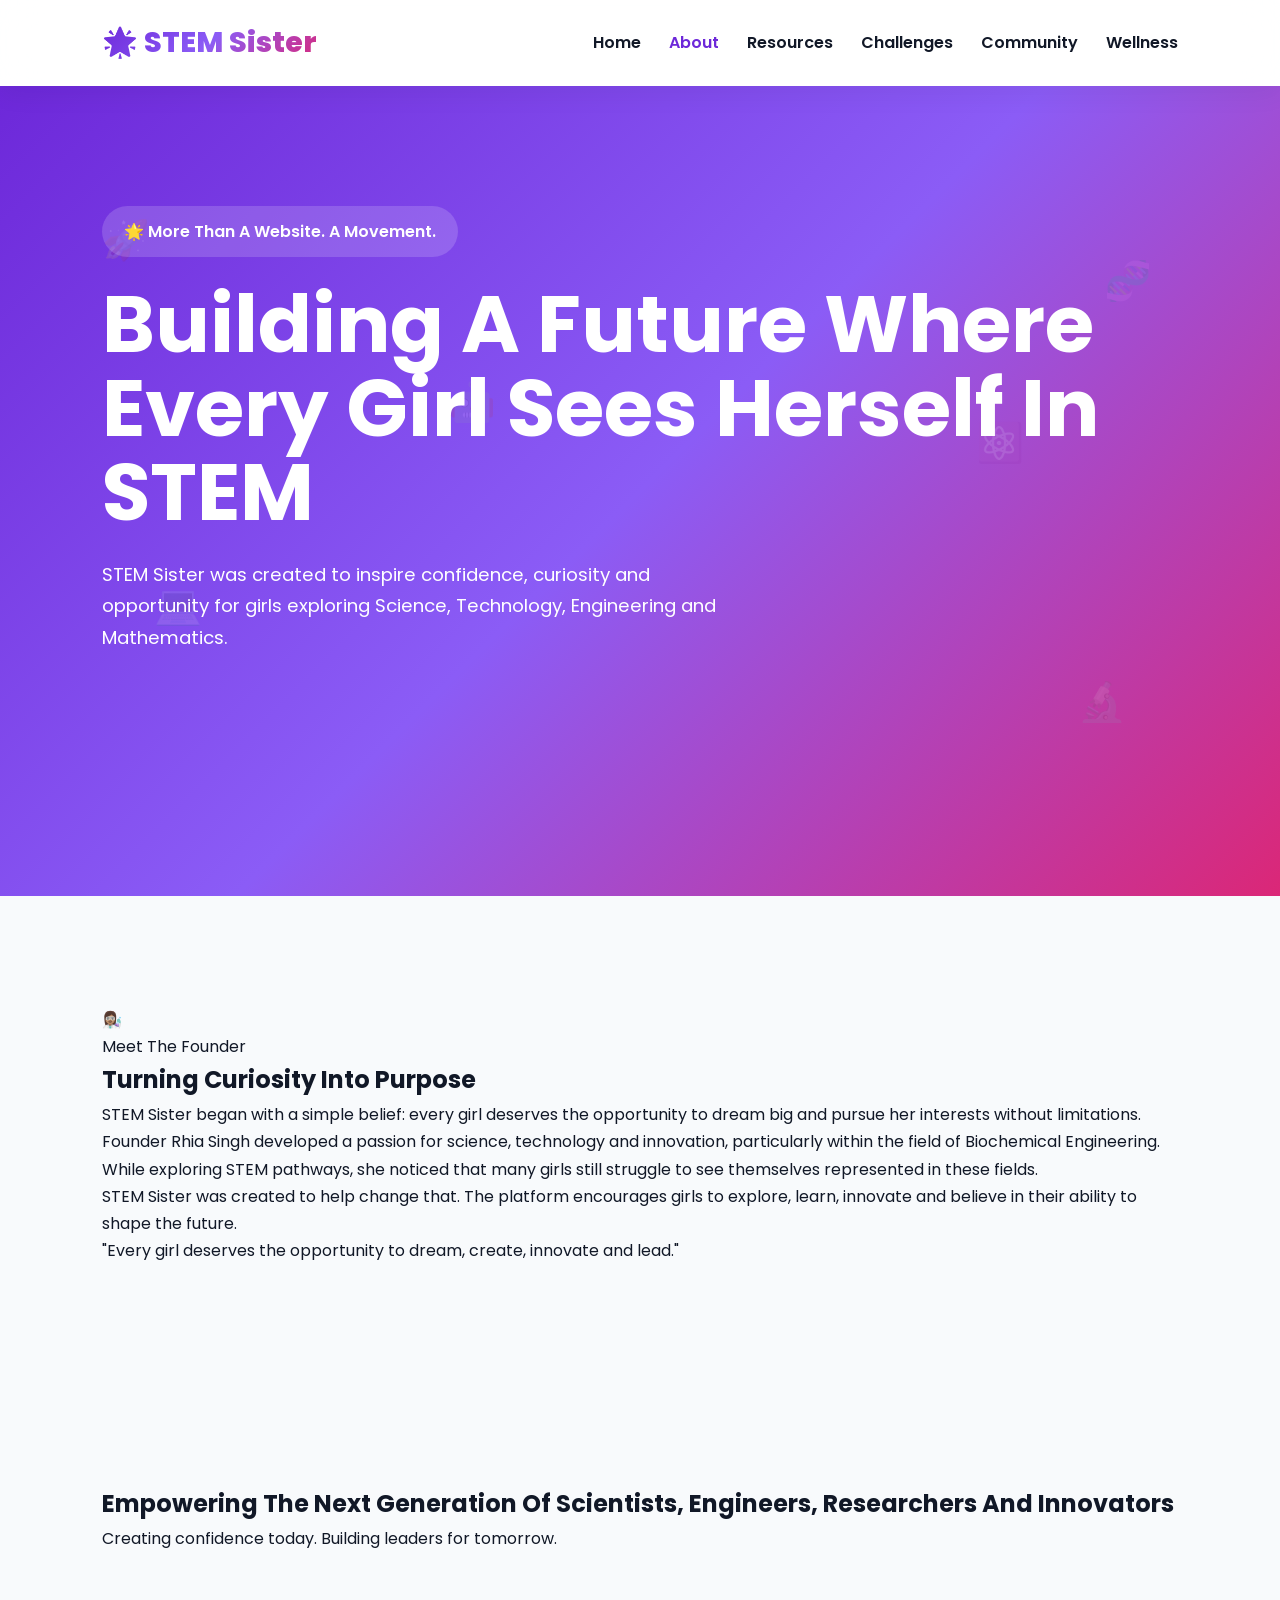
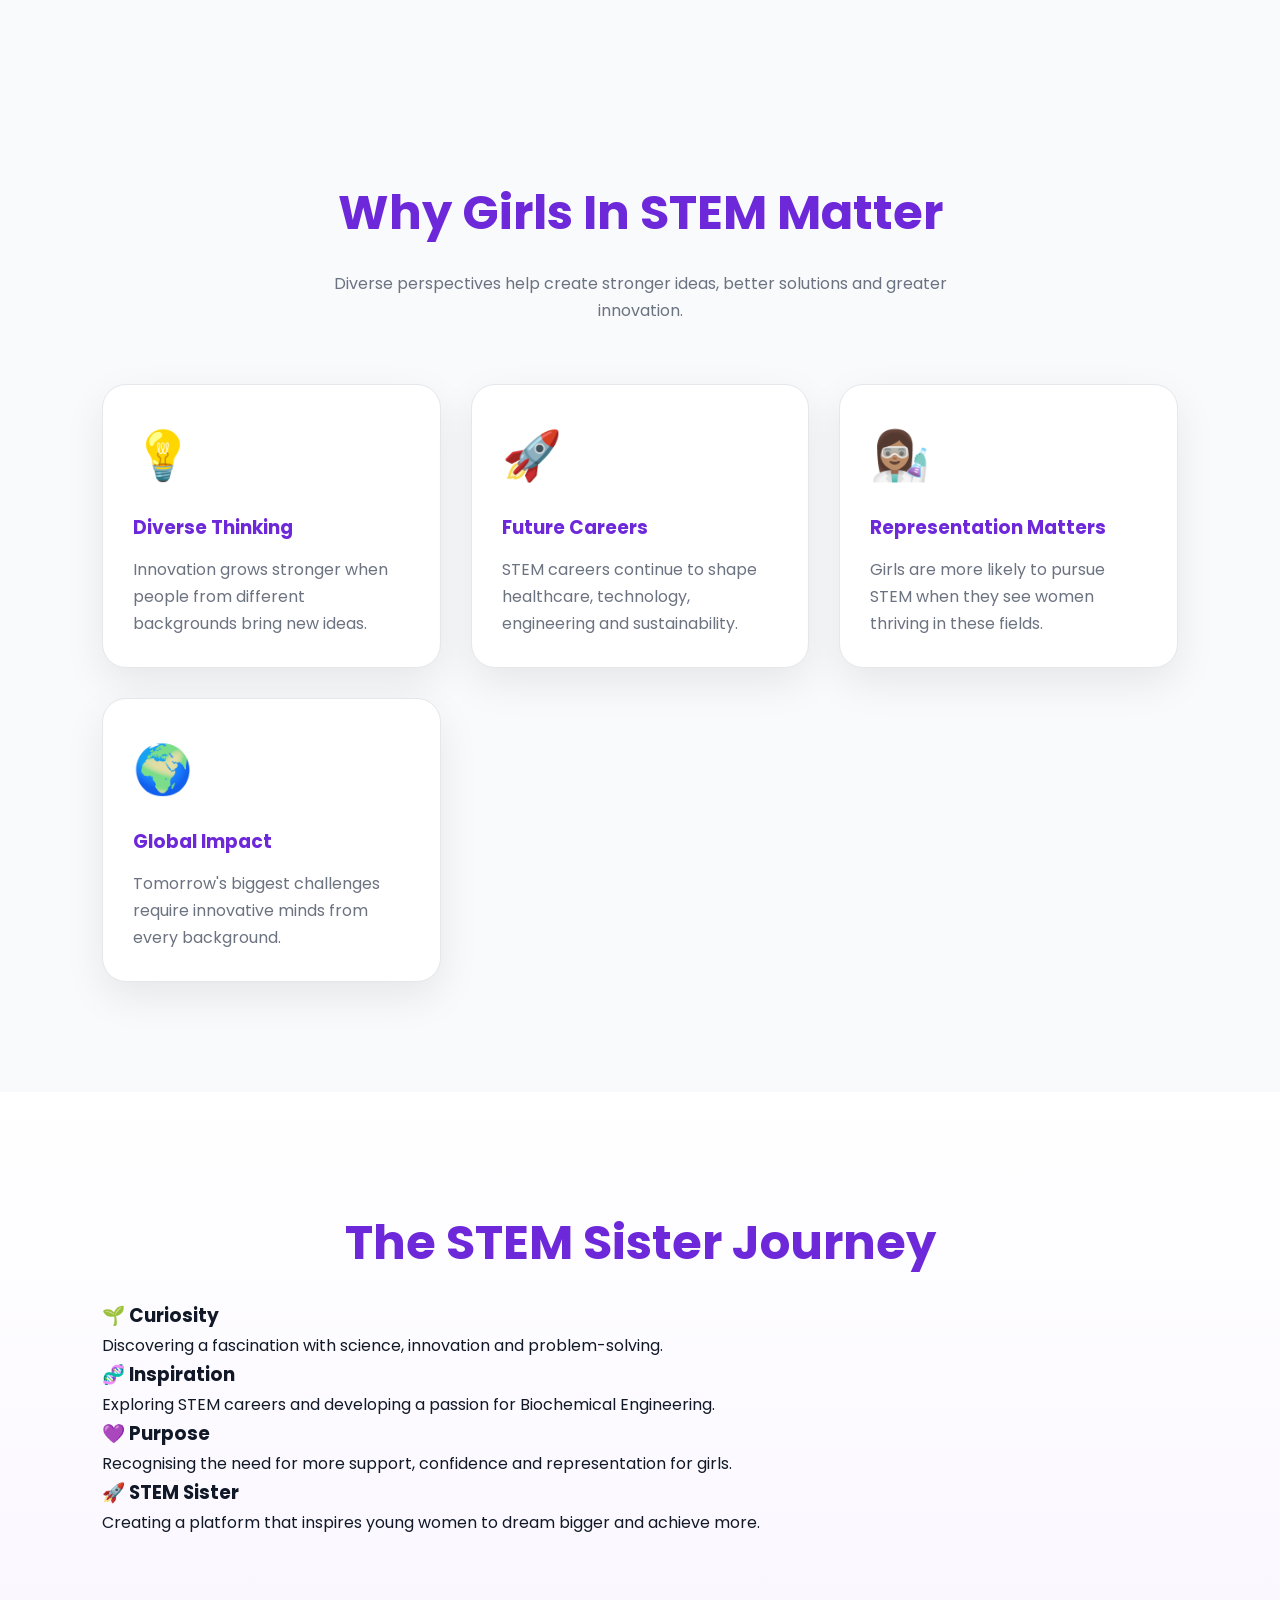
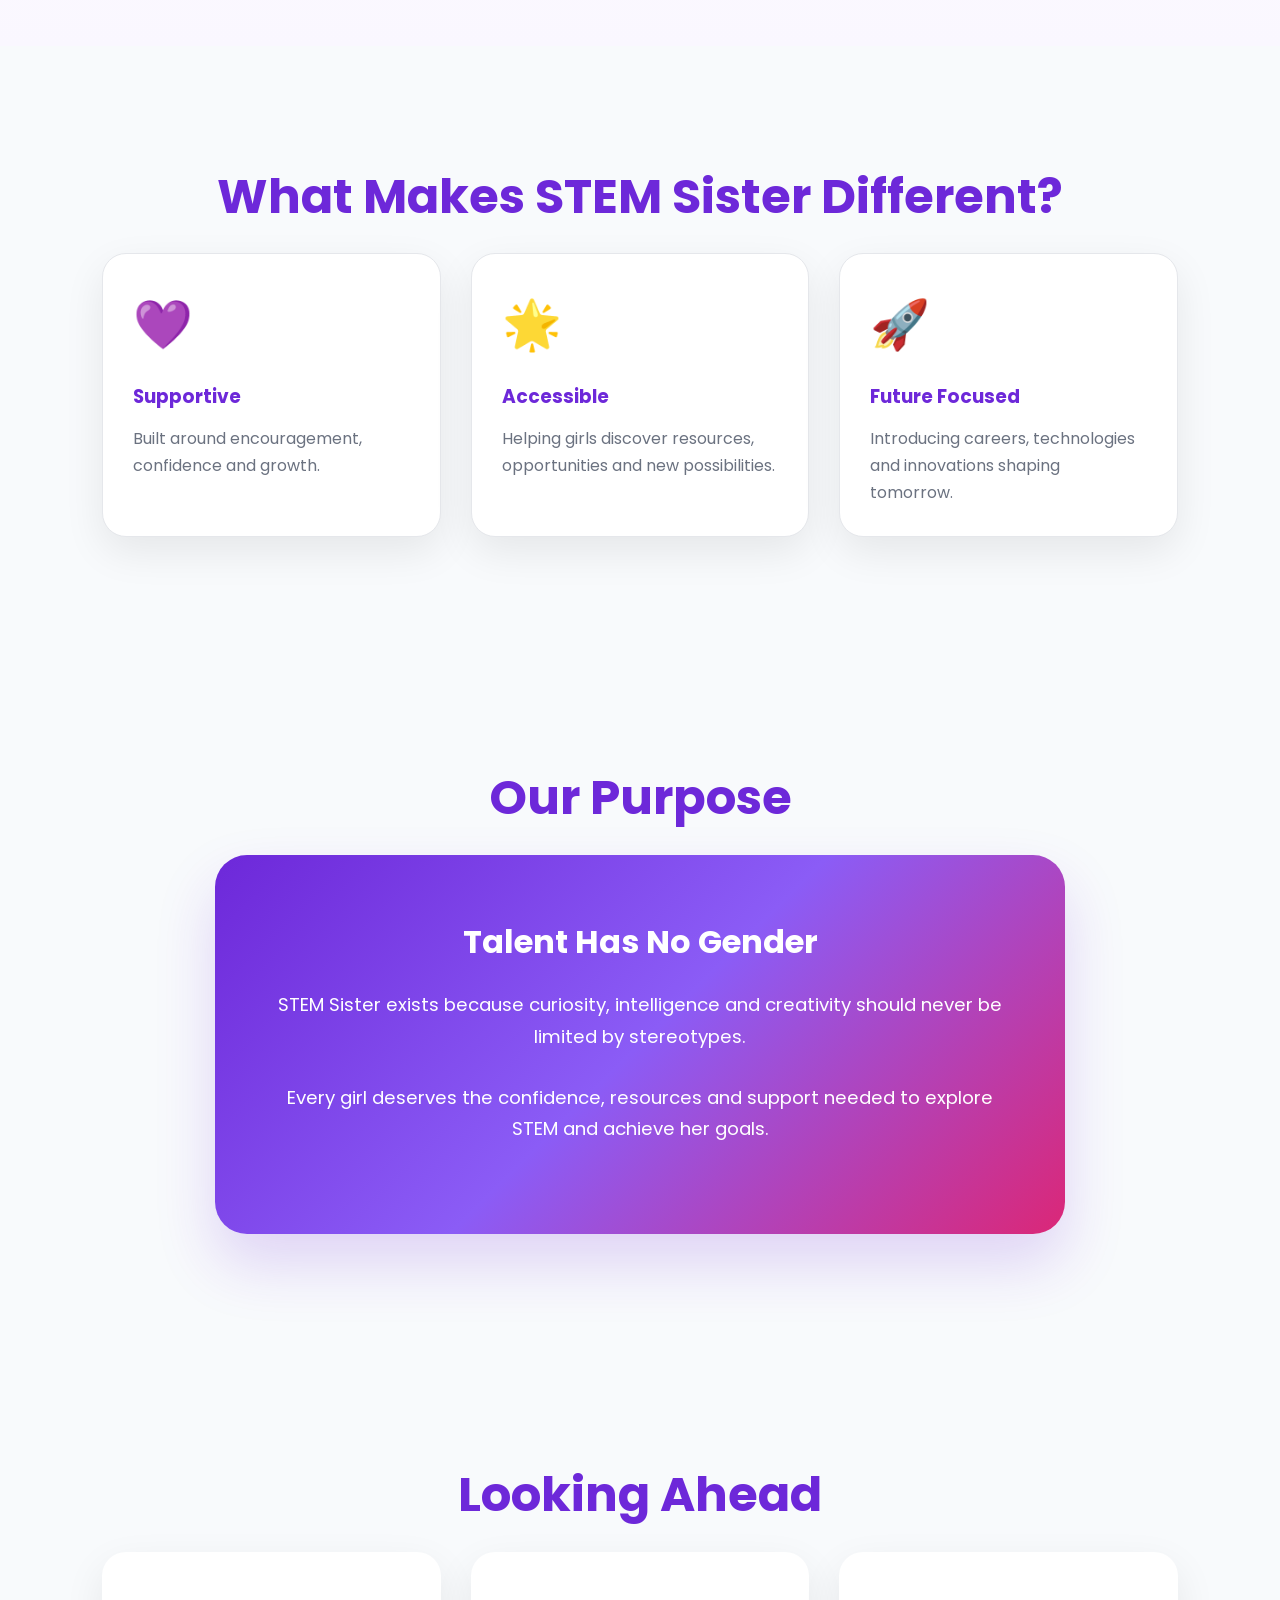
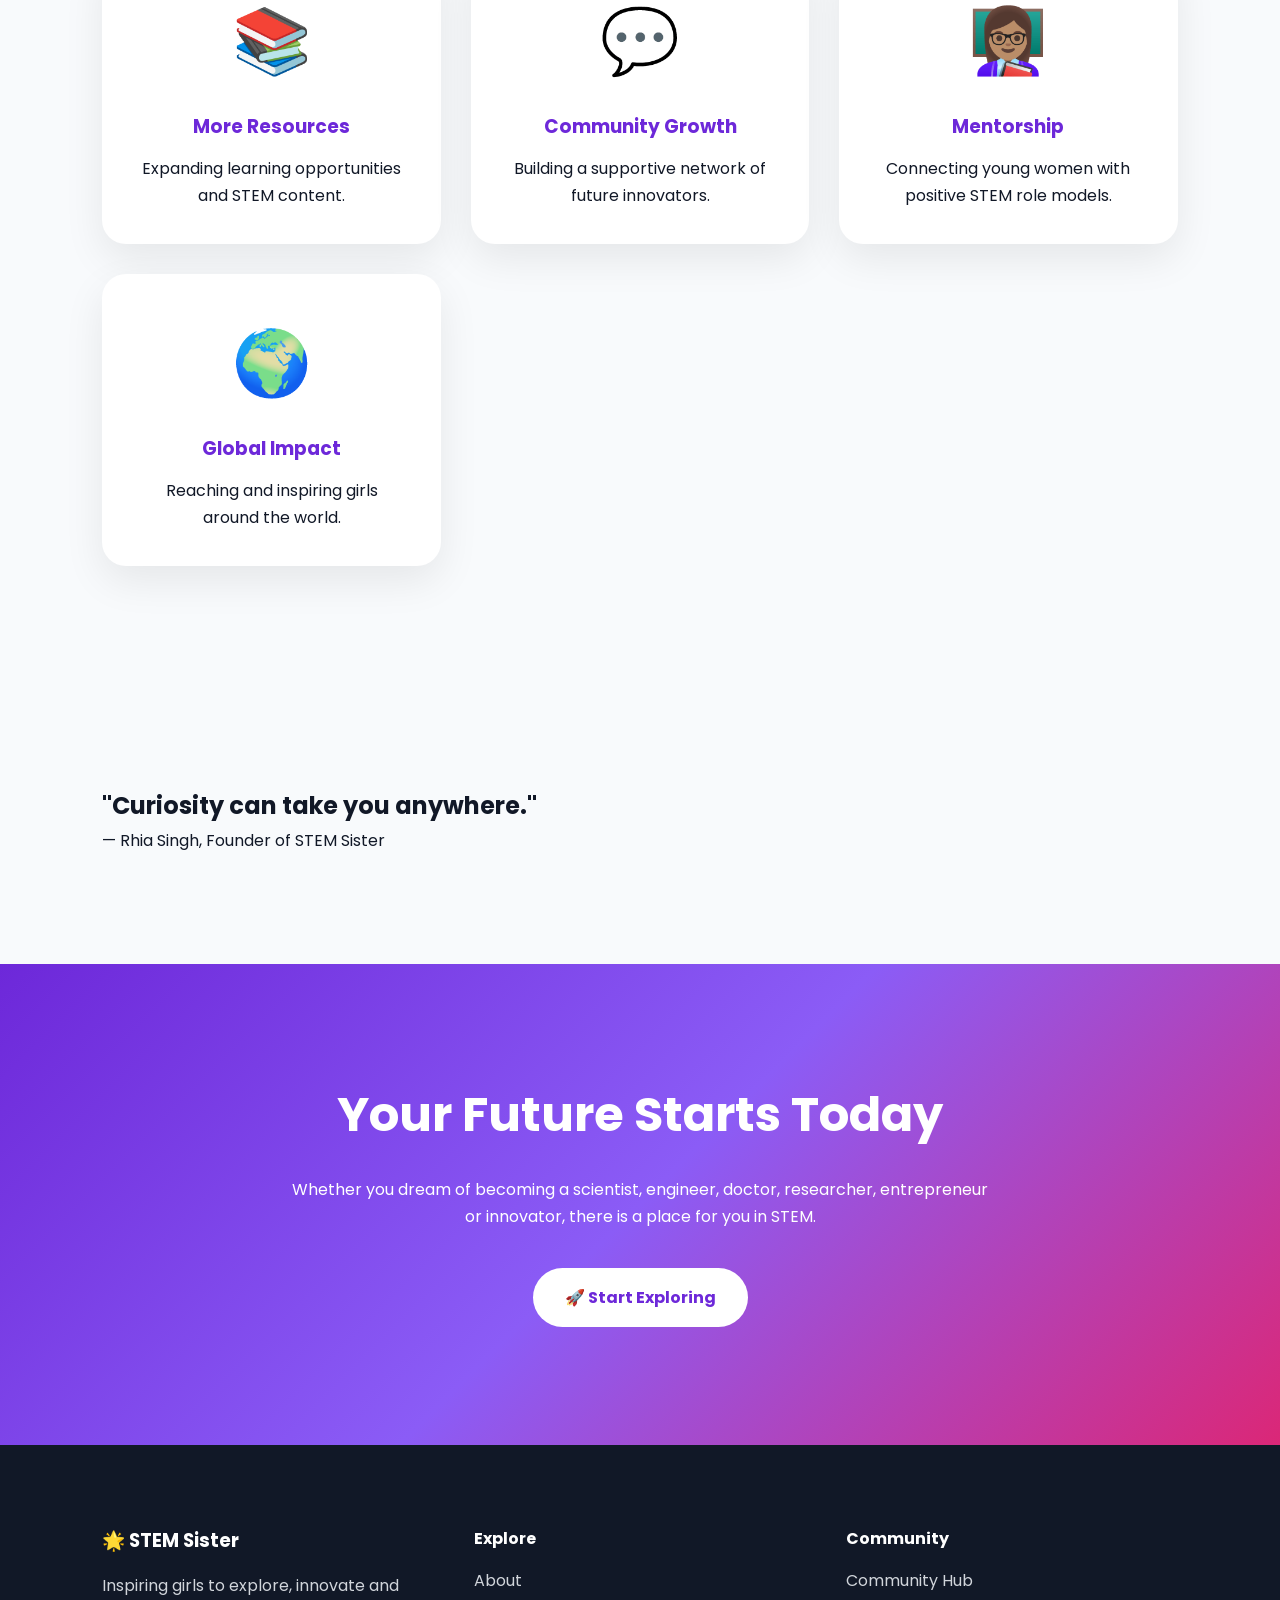
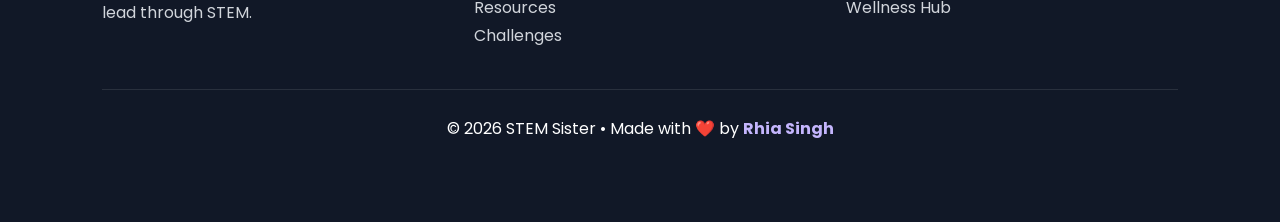
==== commit 68509d25: "Update about.html" ====
--- a/about.html
+++ b/about.html
@@ -14,9 +14,9 @@
 
 <body>
 
-<!-- =========================
+<!-- =====================================
      NAVIGATION
-========================= -->
+===================================== -->
 
 <nav>
 
@@ -27,7 +27,7 @@
     <ul class="nav-links">
 
         <li><a href="index.html">Home</a></li>
-        <li><a href="about.html" class="active">About</a></li>
+        <li><a class="active" href="about.html">About</a></li>
         <li><a href="textbooks.html">Resources</a></li>
         <li><a href="tests.html">Challenges</a></li>
         <li><a href="discussions.html">Community</a></li>
@@ -37,9 +37,9 @@
 
 </nav>
 
-<!-- =========================
+<!-- =====================================
      HERO
-========================= -->
+===================================== -->
 
 <section class="hero">
 
@@ -57,21 +57,19 @@
     <div class="hero-content">
 
         <div class="tagline">
-            Empowering Girls Through STEM
+            🌟 More Than A Website. A Movement.
         </div>
 
         <h1>
-            One Girl's Passion.<br>
-            A Future Of Possibilities.
+            Building A Future Where
+            Every Girl Sees Herself In STEM
         </h1>
 
         <p>
 
-            STEM Sister was created to encourage girls
-            to dream bigger, explore STEM with confidence,
-            and discover the opportunities waiting for
-            them in science, technology, engineering
-            and mathematics.
+            STEM Sister was created to inspire confidence,
+            curiosity and opportunity for girls exploring
+            Science, Technology, Engineering and Mathematics.
 
         </p>
 
@@ -79,16 +77,18 @@
 
 </section>
 
-<!-- =========================
+<!-- =====================================
      FOUNDER STORY
-========================= -->
+===================================== -->
 
 <section class="reveal">
 
     <div class="founder-story">
 
         <div class="story-image">
+
             👩🏽‍🔬
+
         </div>
 
         <div class="story-content">
@@ -98,41 +98,50 @@
             </span>
 
             <h2>
+
                 Turning Curiosity Into Purpose
+
             </h2>
 
             <p>
 
-                STEM Sister was founded by Rhia Singh,
-                an aspiring Biochemical Engineer with
-                a passion for science, innovation and
-                creating opportunities for young women.
-
-            </p>
-
-            <p>
-
-                As she explored STEM careers, Rhia became
-                increasingly aware that many girls still
-                struggle to see themselves represented
-                in scientific and technical fields.
-
-            </p>
-
-            <p>
-
-                She created STEM Sister to help change
-                that by making STEM more accessible,
-                inspiring and welcoming for every girl
-                who is curious enough to ask questions,
-                solve problems and pursue big ideas.
+                STEM Sister began with a simple belief:
+                every girl deserves the opportunity to
+                dream big and pursue her interests without
+                limitations.
+
+            </p>
+
+            <p>
+
+                Founder Rhia Singh developed a passion
+                for science, technology and innovation,
+                particularly within the field of
+                Biochemical Engineering.
+
+            </p>
+
+            <p>
+
+                While exploring STEM pathways, she noticed
+                that many girls still struggle to see
+                themselves represented in these fields.
+
+            </p>
+
+            <p>
+
+                STEM Sister was created to help change that.
+                The platform encourages girls to explore,
+                learn, innovate and believe in their ability
+                to shape the future.
 
             </p>
 
             <div class="highlight-quote">
 
-                "Every girl deserves the opportunity
-                to dream, create, innovate and lead."
+                "Every girl deserves the opportunity to dream,
+                create, innovate and lead."
 
             </div>
 
@@ -142,20 +151,46 @@
 
 </section>
 
-<!-- =========================
+<!-- =====================================
+     IMPACT BANNER
+===================================== -->
+
+<section class="impact-banner reveal">
+
+    <h2>
+
+        Empowering The Next Generation Of
+        Scientists, Engineers, Researchers
+        And Innovators
+
+    </h2>
+
+    <p>
+
+        Creating confidence today.
+        Building leaders for tomorrow.
+
+    </p>
+
+</section>
+
+<!-- =====================================
      WHY GIRLS IN STEM
-========================= -->
+===================================== -->
 
 <section class="reveal">
 
     <h2 class="section-title">
+
         Why Girls In STEM Matter
+
     </h2>
 
     <p class="section-subtitle">
 
-        Diverse perspectives drive innovation and
-        help create better solutions for the future.
+        Diverse perspectives help create
+        stronger ideas, better solutions
+        and greater innovation.
 
     </p>
 
@@ -165,12 +200,12 @@
 
             <div class="icon">💡</div>
 
-            <h3>Diverse Ideas</h3>
-
-            <p>
-
-                Different experiences and viewpoints
-                help solve complex challenges.
+            <h3>Diverse Thinking</h3>
+
+            <p>
+
+                Innovation grows stronger when people
+                from different backgrounds bring new ideas.
 
             </p>
 
@@ -184,8 +219,8 @@
 
             <p>
 
-                STEM careers continue to lead advances
-                in technology, healthcare and engineering.
+                STEM careers continue to shape healthcare,
+                technology, engineering and sustainability.
 
             </p>
 
@@ -195,12 +230,12 @@
 
             <div class="icon">👩🏽‍🔬</div>
 
-            <h3>Representation</h3>
-
-            <p>
-
-                When girls see women succeeding in STEM,
-                they are more likely to pursue those careers.
+            <h3>Representation Matters</h3>
+
+            <p>
+
+                Girls are more likely to pursue STEM when
+                they see women thriving in these fields.
 
             </p>
 
@@ -214,294 +249,319 @@
 
             <p>
 
-                Tomorrow's challenges need innovative
-                thinkers from every background.
-
-            </p>
-
-        </div>
-
-    </div>
-
-</section>
-
-<!-- =========================
-     VALUES
-========================= -->
+                Tomorrow's biggest challenges require
+                innovative minds from every background.
+
+            </p>
+
+        </div>
+
+    </div>
+
+</section>
+
+<!-- =====================================
+     TIMELINE
+===================================== -->
+
+<section class="alt-section reveal">
+
+    <h2 class="section-title">
+
+        The STEM Sister Journey
+
+    </h2>
+
+    <div class="timeline">
+
+        <div class="timeline-item">
+
+            <h3>🌱 Curiosity</h3>
+
+            <p>
+
+                Discovering a fascination with science,
+                innovation and problem-solving.
+
+            </p>
+
+        </div>
+
+        <div class="timeline-item">
+
+            <h3>🧬 Inspiration</h3>
+
+            <p>
+
+                Exploring STEM careers and developing
+                a passion for Biochemical Engineering.
+
+            </p>
+
+        </div>
+
+        <div class="timeline-item">
+
+            <h3>💜 Purpose</h3>
+
+            <p>
+
+                Recognising the need for more support,
+                confidence and representation for girls.
+
+            </p>
+
+        </div>
+
+        <div class="timeline-item">
+
+            <h3>🚀 STEM Sister</h3>
+
+            <p>
+
+                Creating a platform that inspires young
+                women to dream bigger and achieve more.
+
+            </p>
+
+        </div>
+
+    </div>
+
+</section>
+
+<!-- =====================================
+     DIFFERENCE
+===================================== -->
 
 <section class="reveal">
 
     <h2 class="section-title">
-        What We Believe
-    </h2>
-
-    <p class="section-subtitle">
-
-        The principles that guide everything we do.
+
+        What Makes STEM Sister Different?
+
+    </h2>
+
+    <div class="grid">
+
+        <div class="card">
+
+            <div class="icon">💜</div>
+
+            <h3>Supportive</h3>
+
+            <p>
+
+                Built around encouragement,
+                confidence and growth.
+
+            </p>
+
+        </div>
+
+        <div class="card">
+
+            <div class="icon">🌟</div>
+
+            <h3>Accessible</h3>
+
+            <p>
+
+                Helping girls discover resources,
+                opportunities and new possibilities.
+
+            </p>
+
+        </div>
+
+        <div class="card">
+
+            <div class="icon">🚀</div>
+
+            <h3>Future Focused</h3>
+
+            <p>
+
+                Introducing careers, technologies
+                and innovations shaping tomorrow.
+
+            </p>
+
+        </div>
+
+    </div>
+
+</section>
+
+<!-- =====================================
+     PURPOSE
+===================================== -->
+
+<section class="reveal">
+
+    <h2 class="section-title">
+
+        Our Purpose
+
+    </h2>
+
+    <div class="highlight-card">
+
+        <h3>
+
+            Talent Has No Gender
+
+        </h3>
+
+        <p>
+
+            STEM Sister exists because curiosity,
+            intelligence and creativity should never
+            be limited by stereotypes.
+
+        </p>
+
+        <p>
+
+            Every girl deserves the confidence,
+            resources and support needed to explore
+            STEM and achieve her goals.
+
+        </p>
+
+    </div>
+
+</section>
+
+<!-- =====================================
+     FUTURE
+===================================== -->
+
+<section class="reveal">
+
+    <h2 class="section-title">
+
+        Looking Ahead
+
+    </h2>
+
+    <div class="career-grid">
+
+        <div class="career-card">
+
+            <div class="icon">📚</div>
+
+            <h3>More Resources</h3>
+
+            <p>
+
+                Expanding learning opportunities
+                and STEM content.
+
+            </p>
+
+        </div>
+
+        <div class="career-card">
+
+            <div class="icon">💬</div>
+
+            <h3>Community Growth</h3>
+
+            <p>
+
+                Building a supportive network
+                of future innovators.
+
+            </p>
+
+        </div>
+
+        <div class="career-card">
+
+            <div class="icon">👩🏽‍🏫</div>
+
+            <h3>Mentorship</h3>
+
+            <p>
+
+                Connecting young women with
+                positive STEM role models.
+
+            </p>
+
+        </div>
+
+        <div class="career-card">
+
+            <div class="icon">🌍</div>
+
+            <h3>Global Impact</h3>
+
+            <p>
+
+                Reaching and inspiring girls
+                around the world.
+
+            </p>
+
+        </div>
+
+    </div>
+
+</section>
+
+<!-- =====================================
+     QUOTE
+===================================== -->
+
+<section class="quote">
+
+    <h2>
+
+        "Curiosity can take you anywhere."
+
+    </h2>
+
+    <p>
+
+        — Rhia Singh, Founder of STEM Sister
 
     </p>
 
-    <div class="grid">
-
-        <div class="card">
-
-            <div class="icon">🔍</div>
-
-            <h3>Curiosity</h3>
-
-            <p>
-
-                Every discovery begins with a question.
-
-            </p>
-
-        </div>
-
-        <div class="card">
-
-            <div class="icon">💪</div>
-
-            <h3>Confidence</h3>
-
-            <p>
-
-                Girls belong in every STEM classroom,
-                laboratory and innovation space.
-
-            </p>
-
-        </div>
-
-        <div class="card">
-
-            <div class="icon">🚀</div>
-
-            <h3>Innovation</h3>
-
-            <p>
-
-                Great ideas can solve real problems
-                and change lives.
-
-            </p>
-
-        </div>
-
-        <div class="card">
-
-            <div class="icon">🌍</div>
-
-            <h3>Impact</h3>
-
-            <p>
-
-                STEM has the power to improve the world.
-
-            </p>
-
-        </div>
-
-    </div>
-
-</section>
-
-<!-- =========================
-     MISSION
-========================= -->
-
-<section class="reveal">
-
-    <h2 class="section-title">
-        Our Mission
-    </h2>
-
-    <div class="card role-model">
-
-        <p>
-
-            STEM Sister exists to encourage, support
-            and inspire girls to pursue Science,
-            Technology, Engineering and Mathematics
-            with confidence.
-
-        </p>
-
-        <br>
-
-        <p>
-
-            We aim to provide accessible resources,
-            positive role models and opportunities
-            that help young women discover their
-            potential and explore future careers.
-
-        </p>
-
-    </div>
-
-</section>
-
-<!-- =========================
-     VISION
-========================= -->
-
-<section class="reveal">
-
-    <h2 class="section-title">
-        Our Vision
-    </h2>
-
-    <p class="section-subtitle">
-
-        Building a future where every girl feels
-        empowered to innovate, lead and succeed.
+</section>
+
+<!-- =====================================
+     CTA
+===================================== -->
+
+<section class="cta">
+
+    <h2>
+
+        Your Future Starts Today
+
+    </h2>
+
+    <p>
+
+        Whether you dream of becoming a scientist,
+        engineer, doctor, researcher, entrepreneur
+        or innovator, there is a place for you in STEM.
 
     </p>
 
-    <div class="grid">
-
-        <div class="card">
-
-            <div class="icon">🌍</div>
-
-            <h3>Inclusive STEM</h3>
-
-            <p>
-
-                A world where every girl feels she belongs.
-
-            </p>
-
-        </div>
-
-        <div class="card">
-
-            <div class="icon">🚀</div>
-
-            <h3>Future Leaders</h3>
-
-            <p>
-
-                Empowering the next generation of
-                innovators and changemakers.
-
-            </p>
-
-        </div>
-
-        <div class="card">
-
-            <div class="icon">💡</div>
-
-            <h3>Big Ideas</h3>
-
-            <p>
-
-                Helping girls turn curiosity into solutions.
-
-            </p>
-
-        </div>
-
-    </div>
-
-</section>
-
-<!-- =========================
-     MESSAGE
-========================= -->
-
-<section class="reveal">
-
-    <h2 class="section-title">
-        A Message From Rhia
-    </h2>
-
-    <div class="card role-model">
-
-        <p>
-
-            When I created STEM Sister, my goal was
-            simple: to help more girls realise that
-            their ideas, creativity and curiosity
-            belong in STEM.
-
-        </p>
-
-        <br>
-
-        <p>
-
-            Whether you dream of becoming a scientist,
-            engineer, doctor, entrepreneur or innovator,
-            I hope this platform encourages you to take
-            the first step and believe in your potential.
-
-        </p>
-
-        <br>
-
-        <p>
-
-            Never let stereotypes define what you can
-            achieve. The future needs your ideas.
-
-        </p>
-
-    </div>
-
-</section>
-
-<!-- =========================
-     QUOTE
-========================= -->
-
-<section class="quote">
-
-    <h2>
-
-        "Your future is not limited by stereotypes.
-        It is shaped by your curiosity, determination
-        and courage to dream."
-
-    </h2>
-
-    <p>
-
-        — Rhia Singh, Founder of STEM Sister
-
-    </p>
-
-</section>
-
-<!-- =========================
-     CTA
-========================= -->
-
-<section class="cta">
-
-    <h2>
-        You Belong In STEM
-    </h2>
-
-    <p>
-
-        Whether your dream is to become a scientist,
-        doctor, software engineer, researcher,
-        entrepreneur or innovator, your journey
-        can start today.
-
-    </p>
-
     <a href="textbooks.html" class="btn secondary">
-        🚀 Start Learning
+
+        🚀 Start Exploring
+
     </a>
 
 </section>
 
-<!-- =========================
+<!-- =====================================
      FOOTER
-========================= -->
+===================================== -->
 
 <footer>
 
@@ -513,10 +573,8 @@
 
             <p>
 
-                Inspiring girls to learn,
-                innovate and lead through
-                Science, Technology,
-                Engineering and Mathematics.
+                Inspiring girls to explore,
+                innovate and lead through STEM.
 
             </p>
 
@@ -526,7 +584,7 @@
 
             <h4>Explore</h4>
 
-            <p><a href="about.html">About Us</a></p>
+            <p><a href="about.html">About</a></p>
             <p><a href="textbooks.html">Resources</a></p>
             <p><a href="tests.html">Challenges</a></p>
 
@@ -553,8 +611,6 @@
 </footer>
 
 <script>
-
-/* SCROLL REVEAL */
 
 const reveals =
 document.querySelectorAll(".reveal");
--- a/styles.css
+++ b/styles.css
@@ -1,21 +1,22 @@
 @import url('https://fonts.googleapis.com/css2?family=Poppins:wght@300;400;500;600;700;800&display=swap');
 
-/* =====================
-   ROOT
-===================== */
+/* =========================
+   ROOT VARIABLES
+========================= */
 
 :root{
 
     --primary:#6d28d9;
     --primary-light:#8b5cf6;
 
-    --accent:#db2777;
-
-    --text:#111827;
-    --text-light:#6b7280;
-
-    --bg:#fafafa;
+    --pink:#db2777;
+
+    --dark:#111827;
+    --gray:#6b7280;
+
     --white:#ffffff;
+
+    --background:#f8fafc;
 
     --border:#e5e7eb;
 
@@ -28,17 +29,15 @@
     );
 
     --shadow:
-    0 10px 30px rgba(0,0,0,.08);
-
-    --shadow-hover:
-    0 18px 40px rgba(109,40,217,.15);
-
-    --radius:24px;
-}
-
-/* =====================
-   RESET
-===================== */
+    0 15px 40px rgba(0,0,0,.08);
+
+    --hover-shadow:
+    0 20px 50px rgba(109,40,217,.18);
+}
+
+/* =========================
+   GLOBAL
+========================= */
 
 *{
     margin:0;
@@ -51,61 +50,80 @@
 }
 
 body{
+
     font-family:'Poppins',sans-serif;
-    background:var(--bg);
-    color:var(--text);
+
+    background:var(--background);
+
+    color:var(--dark);
+
     line-height:1.7;
+
     overflow-x:hidden;
 }
 
-/* =====================
-   NAVIGATION
-===================== */
+/* =========================
+   NAVBAR
+========================= */
 
 nav{
 
     position:sticky;
+
     top:0;
+
     z-index:1000;
 
+    display:flex;
+
+    justify-content:space-between;
+
+    align-items:center;
+
+    padding:18px 8%;
+
     background:
-    rgba(255,255,255,.9);
+    rgba(255,255,255,.88);
 
     backdrop-filter:blur(20px);
 
     border-bottom:
-    1px solid rgba(0,0,0,.05);
+    1px solid rgba(255,255,255,.4);
+
+    box-shadow:
+    0 8px 25px rgba(0,0,0,.05);
+}
+
+.logo{
+
+    font-size:1.8rem;
+
+    font-weight:800;
+
+    background:var(--gradient);
+
+    -webkit-background-clip:text;
+
+    -webkit-text-fill-color:transparent;
+}
+
+.nav-links{
 
     display:flex;
-    justify-content:space-between;
-    align-items:center;
-
-    padding:18px 8%;
-}
-
-.logo{
-
-    font-size:1.7rem;
-    font-weight:800;
-
-    background:var(--gradient);
-
-    -webkit-background-clip:text;
-    -webkit-text-fill-color:transparent;
-}
-
-.nav-links{
-
-    display:flex;
+
+    gap:28px;
+
     list-style:none;
-    gap:30px;
 }
 
 .nav-links a{
 
     text-decoration:none;
-    color:var(--text);
+
+    color:var(--dark);
+
     font-weight:600;
+
     transition:.3s;
 }
 
@@ -115,64 +133,51 @@
     color:var(--primary);
 }
 
-/* =====================
+/* =========================
    HERO
-===================== */
+========================= */
 
 .hero{
 
-    min-height:85vh;
-
     background:var(--gradient);
 
     color:white;
 
-    display:flex;
-    justify-content:center;
+    min-height:90vh;
+
+    padding:120px 8%;
+
+    position:relative;
+
+    overflow:hidden;
+}
+
+.hero-grid{
+
+    display:grid;
+
+    grid-template-columns:
+    1.1fr .9fr;
+
     align-items:center;
 
-    padding:120px 8%;
-
-    text-align:center;
+    gap:60px;
+}
+
+.hero-content{
 
     position:relative;
 
-    overflow:hidden;
-}
-
-.hero::before{
-
-    content:"";
-
-    position:absolute;
-    width:700px;
-    height:700px;
-
-    border-radius:50%;
-
-    background:
-    rgba(255,255,255,.12);
-
-    top:-250px;
-    right:-200px;
-
-    filter:blur(100px);
-}
-
-.hero-content{
-
-    max-width:900px;
-    position:relative;
-    z-index:2;
+    z-index:10;
 }
 
 .tagline{
 
     display:inline-block;
 
-    padding:10px 20px;
-
-    border-radius:50px;
+    padding:12px 22px;
+
+    border-radius:999px;
 
     background:
     rgba(255,255,255,.16);
@@ -184,363 +189,468 @@
 
 .hero h1{
 
-    font-size:4.5rem;
-    line-height:1.1;
-
-    margin-bottom:24px;
+    font-size:5rem;
+
+    line-height:1.05;
+
+    margin-bottom:25px;
 }
 
 .hero p{
 
-    max-width:750px;
-
-    margin:auto;
-
     font-size:1.15rem;
 
-    opacity:.95;
-}
-
-/* =====================
+    max-width:650px;
+}
+
+.hero-buttons{
+
+    margin-top:40px;
+}
+
+.hero-image{
+
+    display:flex;
+
+    justify-content:center;
+
+    align-items:center;
+
+    position:relative;
+}
+
+.hero-stem{
+
+    font-size:6rem;
+
+    z-index:5;
+}
+
+.glow-orb{
+
+    position:absolute;
+
+    width:350px;
+    height:350px;
+
+    border-radius:50%;
+
+    background:
+    rgba(255,255,255,.18);
+
+    filter:blur(40px);
+
+    animation:pulse 5s ease-in-out infinite;
+}
+
+@keyframes pulse{
+
+    0%{
+        transform:scale(1);
+    }
+
+    50%{
+        transform:scale(1.15);
+    }
+
+    100%{
+        transform:scale(1);
+    }
+}
+
+/* =========================
+   FLOATING ICONS
+========================= */
+
+.floating-icons{
+
+    position:absolute;
+
+    inset:0;
+
+    pointer-events:none;
+}
+
+.floating-icons span{
+
+    position:absolute;
+
+    opacity:.12;
+
+    font-size:2.4rem;
+
+    animation:float 8s ease-in-out infinite;
+}
+
+.floating-icons span:nth-child(1){
+    top:15%;
+    left:8%;
+}
+
+.floating-icons span:nth-child(2){
+    top:20%;
+    right:10%;
+}
+
+.floating-icons span:nth-child(3){
+    top:60%;
+    left:12%;
+}
+
+.floating-icons span:nth-child(4){
+    top:72%;
+    right:12%;
+}
+
+.floating-icons span:nth-child(5){
+    top:40%;
+    right:20%;
+}
+
+.floating-icons span:nth-child(6){
+    top:35%;
+    left:35%;
+}
+
+@keyframes float{
+
+    0%{
+        transform:translateY(0);
+    }
+
+    50%{
+        transform:translateY(-15px);
+    }
+
+    100%{
+        transform:translateY(0);
+    }
+}
+
+/* =========================
    BUTTONS
-===================== */
+========================= */
 
 .btn{
 
     display:inline-block;
 
+    margin:8px;
+
+    padding:16px 32px;
+
+    border:none;
+
+    border-radius:999px;
+
     text-decoration:none;
 
-    padding:15px 32px;
-
-    border:none;
-
-    border-radius:999px;
-
-    margin:8px;
+    background:var(--gradient);
+
+    color:white;
 
     font-weight:700;
 
+    transition:.35s;
+
     cursor:pointer;
-
-    color:white;
-
-    background:var(--gradient);
-
-    transition:.3s;
 }
 
 .btn:hover{
 
-    transform:translateY(-4px);
+    transform:translateY(-5px);
 
     box-shadow:
-    0 15px 35px rgba(109,40,217,.25);
+    0 15px 30px rgba(109,40,217,.25);
 }
 
 .secondary{
 
     background:white;
+
     color:var(--primary);
 }
 
-/* =====================
+/* =========================
    SECTIONS
-===================== */
+========================= */
 
 section{
+
     padding:110px 8%;
 }
 
-.section-title{
-
-    text-align:center;
-
-    font-size:3rem;
-
-    color:var(--primary);
-
-    margin-bottom:20px;
-}
-
-.section-subtitle{
-
-    text-align:center;
-
-    color:var(--text-light);
-
-    max-width:700px;
-
-    margin:0 auto 60px;
-}
-
-/* =====================
-   GRID
-===================== */
-
-.grid{
-
-    display:grid;
-
-    grid-template-columns:
-    repeat(auto-fit,minmax(280px,1fr));
-
-    gap:30px;
-}
-
-/* =====================
-   CARDS
-===================== */
-
-.card{
-
-    background:white;
-
-    border-radius:var(--radius);
-
-    padding:30px;
-
-    border:1px solid var(--border);
-
-    box-shadow:var(--shadow);
-
-    transition:.3s;
-}
-
-.card:hover{
-
-    transform:translateY(-8px);
-
-    box-shadow:var(--shadow-hover);
-}
-
-.card h3{
-
-    margin-bottom:12px;
-
-    color:var(--primary);
-}
-
-.card p{
-
-    color:var(--text-light);
-}
-
-.icon{
-
-    font-size:3rem;
-
-    margin-bottom:15px;
-}
-
-/* =====================
-   FOUNDER STORY
-===================== */
-
-.founder-story{
-
-    background:white;
-
-    border-radius:32px;
-
-    padding:60px;
-
-    display:grid;
-
-    grid-template-columns:
-    300px 1fr;
-
-    gap:60px;
-
-    align-items:center;
-
-    box-shadow:var(--shadow);
-}
-
-.story-image{
-
-    width:220px;
-    height:220px;
-
-    margin:auto;
-
-    display:flex;
-    justify-content:center;
-    align-items:center;
-
-    font-size:5rem;
-
-    border-radius:50%;
+.alt-section{
 
     background:
     linear-gradient(
-        135deg,
-        #f5f3ff,
-        #fdf2f8
+        180deg,
+        #ffffff,
+        #faf7ff
     );
 }
 
-.story-badge{
-
-    display:inline-block;
-
-    padding:10px 18px;
-
-    border-radius:999px;
-
-    background:#f3e8ff;
+.section-title{
+
+    text-align:center;
 
     color:var(--primary);
 
-    font-weight:700;
-
-    margin-bottom:20px;
-}
-
-.story-content h2{
-
-    font-size:2.8rem;
-
-    line-height:1.2;
-
-    margin-bottom:20px;
-}
-
-.story-content p{
-
-    color:var(--text-light);
-
-    margin-bottom:18px;
-}
-
-.highlight-quote{
-
-    margin-top:25px;
-
-    padding:25px;
-
-    border-left:5px solid var(--accent);
-
-    background:#fff1f7;
-
-    border-radius:16px;
-
-    color:var(--accent);
-
-    font-weight:600;
-}
-
-/* =====================
-   CAREER CARDS
-===================== */
-
-.career-grid{
-
-    display:grid;
-
-    grid-template-columns:
-    repeat(auto-fit,minmax(280px,1fr));
-
-    gap:30px;
-}
-
-.career-card{
-
-    background:white;
-
-    padding:35px;
+    font-size:3rem;
+
+    margin-bottom:16px;
+}
+
+.section-subtitle{
 
     text-align:center;
 
-    border-radius:24px;
-
-    box-shadow:var(--shadow);
-
-    transition:.3s;
-}
-
-.career-card:hover{
-
-    transform:translateY(-8px);
-}
-
-.career-card .icon{
-
-    font-size:4rem;
-}
-
-.career-card h3{
-
-    margin-bottom:12px;
-
-    color:var(--primary);
-}
-
-.career-card p{
-
-    color:var(--text-light);
-}
-
-/* =====================
-   ROLE MODEL
-===================== */
-
-.role-model{
-
-    max-width:800px;
-
-    margin:auto;
-
-    text-align:center;
-}
-
-/* =====================
-   CTA
-===================== */
-
-.cta{
-
-    background:var(--gradient);
-
-    color:white;
-
-    text-align:center;
-}
-
-.cta h2{
-
-    font-size:3rem;
-
-    margin-bottom:20px;
-}
-
-.cta p{
-
     max-width:700px;
 
-    margin:0 auto 30px;
-}
-
-/* =====================
-   FOOTER
-===================== */
-
-footer{
-
-    background:#111827;
-
-    color:white;
-
-    padding:80px 8%;
-}
-
-.footer-grid{
+    margin:0 auto 60px;
+
+    color:var(--gray);
+}
+
+/* =========================
+   GRID
+========================= */
+
+.grid{
 
     display:grid;
 
     grid-template-columns:
     repeat(auto-fit,minmax(250px,1fr));
 
+    gap:30px;
+}
+
+/* =========================
+   CARDS
+========================= */
+
+.card{
+
+    background:white;
+
+    padding:30px;
+
+    border-radius:24px;
+
+    border:1px solid var(--border);
+
+    box-shadow:var(--shadow);
+
+    transition:.35s;
+}
+
+.card:hover{
+
+    transform:
+    translateY(-10px);
+
+    box-shadow:var(--hover-shadow);
+}
+
+.icon{
+
+    font-size:3rem;
+
+    margin-bottom:15px;
+}
+
+.card h3{
+
+    color:var(--primary);
+
+    margin-bottom:12px;
+}
+
+.card p{
+
+    color:var(--gray);
+}
+
+/* =========================
+   STATS BAR
+========================= */
+
+.stats-bar{
+
+    display:grid;
+
+    grid-template-columns:
+    repeat(auto-fit,minmax(180px,1fr));
+
+    gap:25px;
+
+    margin-top:-70px;
+
+    position:relative;
+
+    z-index:20;
+}
+
+.stat-box{
+
+    background:white;
+
+    border-radius:24px;
+
+    padding:35px;
+
+    text-align:center;
+
+    box-shadow:var(--shadow);
+}
+
+.stat-box h3{
+
+    color:var(--primary);
+
+    font-size:2.8rem;
+}
+
+.stat-box p{
+
+    color:var(--gray);
+}
+
+/* =========================
+   CAREERS
+========================= */
+
+.career-grid{
+
+    display:grid;
+
+    grid-template-columns:
+    repeat(auto-fit,minmax(260px,1fr));
+
+    gap:30px;
+}
+
+.career-card{
+
+    background:white;
+
+    padding:35px;
+
+    border-radius:24px;
+
+    text-align:center;
+
+    box-shadow:var(--shadow);
+
+    transition:.35s;
+}
+
+.career-card:hover{
+
+    transform:
+    translateY(-10px);
+
+    box-shadow:var(--hover-shadow);
+}
+
+.career-card .icon{
+
+    font-size:4rem;
+}
+
+.career-card h3{
+
+    color:var(--primary);
+
+    margin-bottom:12px;
+}
+
+/* =========================
+   HIGHLIGHT BLOCK
+========================= */
+
+.highlight-card{
+
+    background:var(--gradient);
+
+    color:white;
+
+    border-radius:32px;
+
+    max-width:850px;
+
+    margin:auto;
+
+    padding:60px;
+
+    text-align:center;
+
+    box-shadow:
+    0 30px 60px rgba(109,40,217,.18);
+}
+
+.highlight-card h3{
+
+    font-size:2rem;
+
+    margin-bottom:20px;
+}
+
+.highlight-card p{
+
+    margin-bottom:30px;
+
+    font-size:1.15rem;
+}
+
+/* =========================
+   CTA
+========================= */
+
+.cta{
+
+    background:var(--gradient);
+
+    color:white;
+
+    text-align:center;
+}
+
+.cta h2{
+
+    font-size:3rem;
+
+    margin-bottom:20px;
+}
+
+.cta p{
+
+    max-width:700px;
+
+    margin:0 auto 30px;
+}
+
+/* =========================
+   FOOTER
+========================= */
+
+footer{
+
+    background:#111827;
+
+    color:white;
+
+    padding:80px 8%;
+}
+
+.footer-grid{
+
+    display:grid;
+
+    grid-template-columns:
+    repeat(auto-fit,minmax(220px,1fr));
+
     gap:40px;
 }
 
@@ -560,25 +670,23 @@
     color:#d1d5db;
 
     text-decoration:none;
-
-    transition:.3s;
 }
 
 footer a:hover{
 
-    color:#ffffff;
+    color:white;
 }
 
 .made-by{
 
     margin-top:40px;
-
-    padding-top:25px;
-
-    text-align:center;
 
     border-top:
     1px solid rgba(255,255,255,.1);
+
+    padding-top:25px;
+
+    text-align:center;
 }
 
 .made-by strong{
@@ -586,15 +694,15 @@
     color:#c4b5fd;
 }
 
-/* =====================
-   REVEAL
-===================== */
+/* =========================
+   REVEAL SCROLL
+========================= */
 
 .reveal{
 
     opacity:0;
 
-    transform:translateY(40px);
+    transform:translateY(45px);
 
     transition:.8s ease;
 }
@@ -606,110 +714,31 @@
     transform:translateY(0);
 }
 
-/* =====================
-   FLOATING ICONS
-===================== */
-
-.floating-icons{
-
-    position:absolute;
-    inset:0;
-
-    pointer-events:none;
-}
-
-.floating-icons span{
-
-    position:absolute;
-
-    opacity:.12;
-
-    font-size:2.5rem;
-
-    animation:float 8s ease-in-out infinite;
-}
-
-.floating-icons span:nth-child(1){
-    top:12%;
-    left:10%;
-}
-
-.floating-icons span:nth-child(2){
-    top:20%;
-    right:12%;
-}
-
-.floating-icons span:nth-child(3){
-    bottom:20%;
-    left:18%;
-}
-
-.floating-icons span:nth-child(4){
-    bottom:16%;
-    right:16%;
-}
-
-.floating-icons span:nth-child(5){
-    top:50%;
-    right:8%;
-}
-
-.floating-icons span:nth-child(6){
-    top:35%;
-    left:6%;
-}
-
-@keyframes float{
-
-    0%{
-        transform:translateY(0);
-    }
-
-    50%{
-        transform:translateY(-15px);
-    }
-
-    100%{
-        transform:translateY(0);
-    }
-}
-
-/* =====================
-   FORMS
-===================== */
-
-select,
-input{
-
-    width:100%;
-
-    max-width:550px;
-
-    padding:16px;
-
-    border-radius:14px;
-
-    border:1px solid var(--border);
-
-    font-size:1rem;
-}
-
-select:focus,
-input:focus{
-
-    outline:none;
-
-    border-color:var(--primary);
-
-    box-shadow:
-    0 0 0 4px rgba(109,40,217,.12);
-}
-
-/* =====================
+/* =========================
    MOBILE
-===================== */
-
-@media (max-width:768px){
+========================= */
+
+@media(max-width:900px){
+
+    .hero-grid{
+
+        grid-template-columns:1fr;
+
+        text-align:center;
+    }
+
+    .hero h1{
+
+        font-size:3.3rem;
+    }
+
+    .hero-image{
+
+        margin-top:30px;
+    }
+}
+
+@media(max-width:768px){
 
     nav{
 
@@ -725,48 +754,21 @@
         justify-content:center;
     }
 
+    .section-title{
+
+        font-size:2.2rem;
+    }
+
+    .hero{
+
+        min-height:auto;
+    }
+
     .hero h1{
 
         font-size:2.8rem;
     }
 
-    .hero p{
-
-        font-size:1rem;
-    }
-
-    .section-title{
-
-        font-size:2rem;
-    }
-
-    .founder-story{
-
-        grid-template-columns:1fr;
-
-        padding:35px;
-    }
-
-    .story-content{
-
-        text-align:center;
-    }
-
-    .story-content h2{
-
-        font-size:2rem;
-    }
-
-    .story-image{
-
-        width:180px;
-        height:180px;
-    }
-
-    .btn{
-
-        width:100%;
-        max-width:320px;
-    }
-
-}
+    .hero-stem{
+
+        font
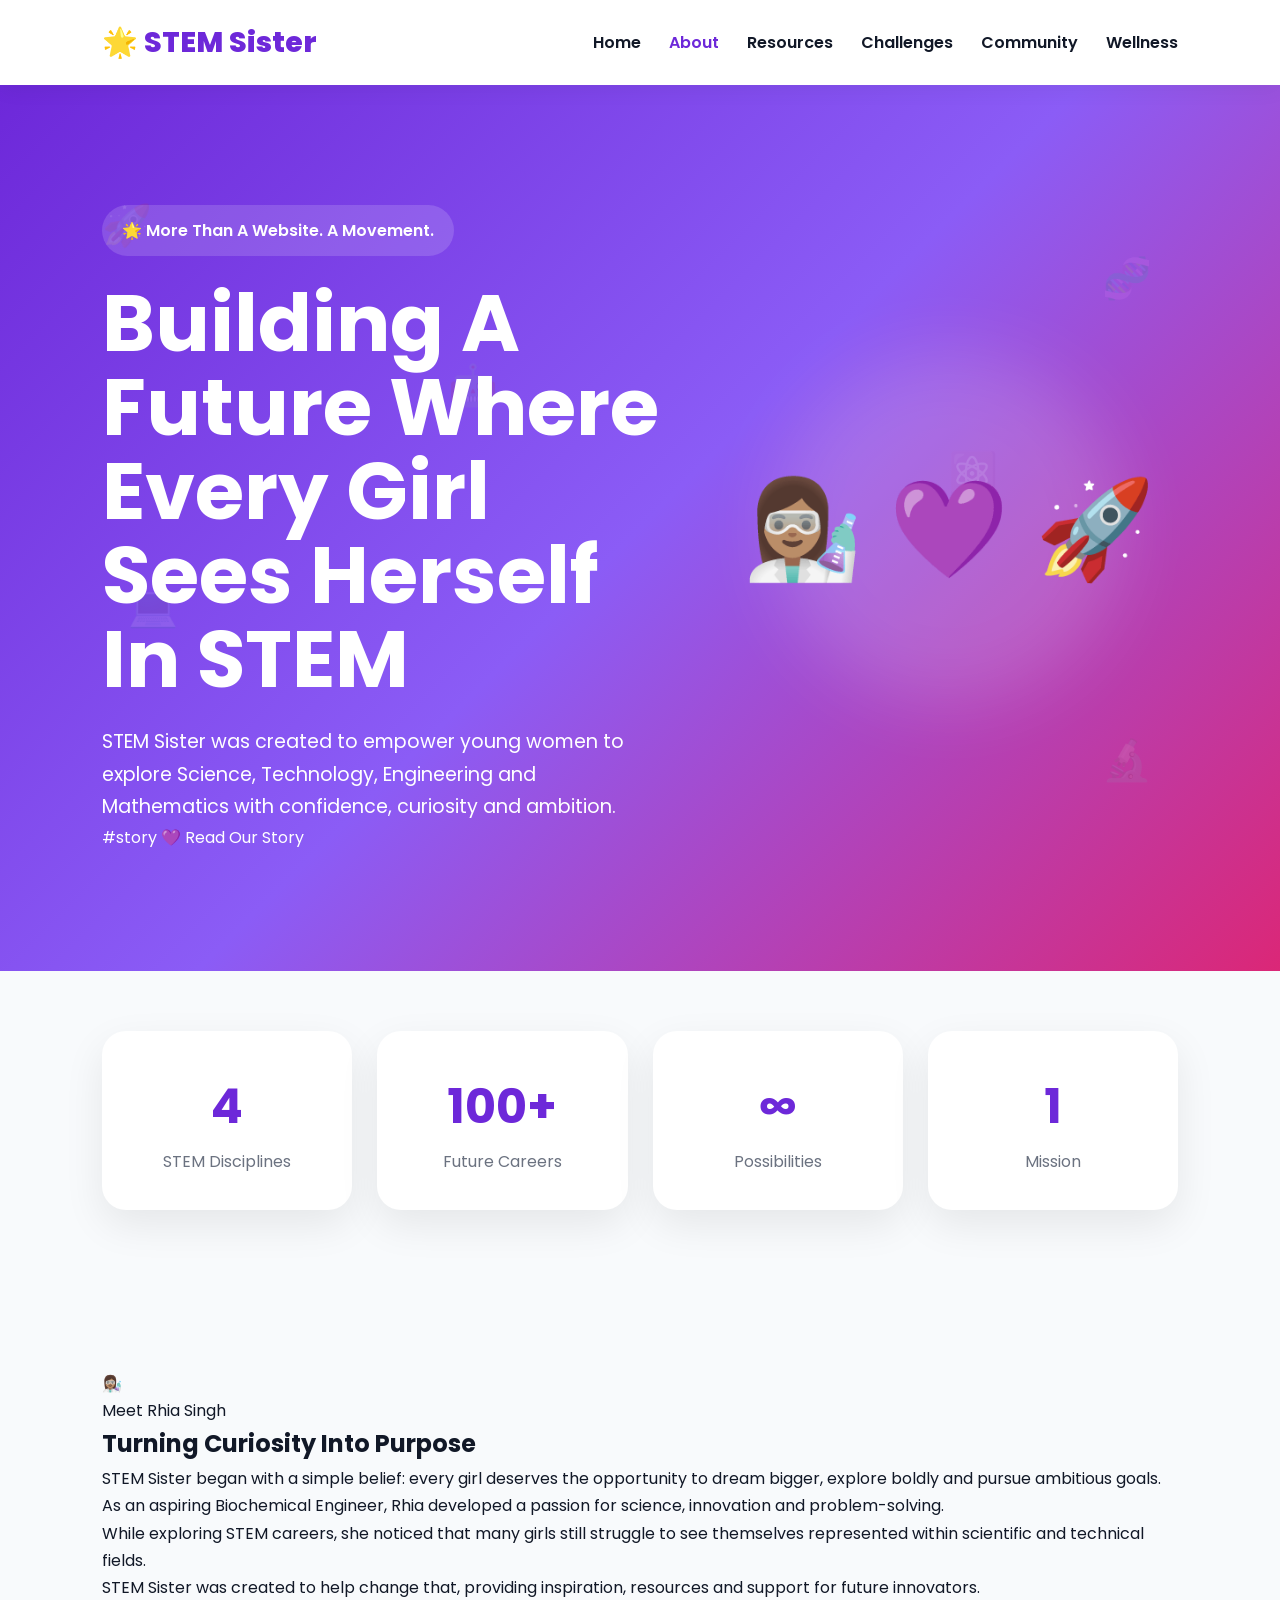
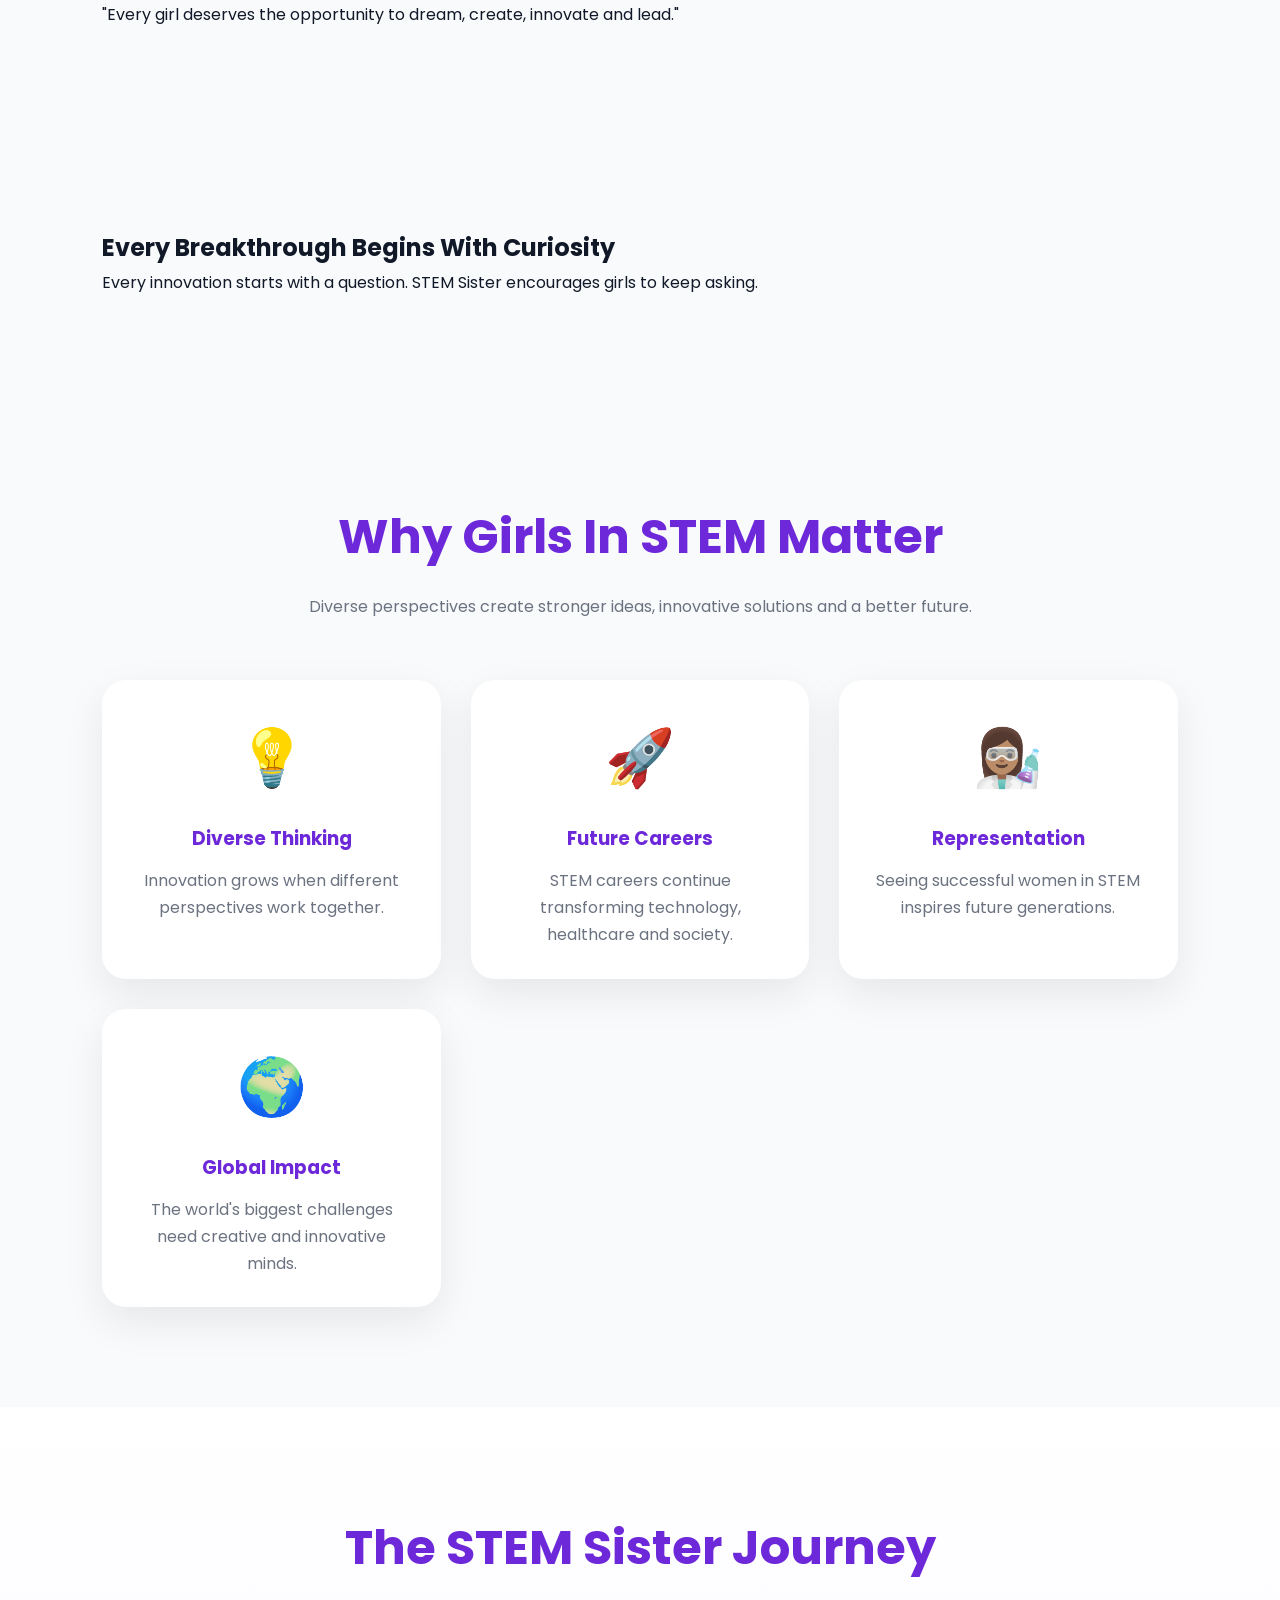
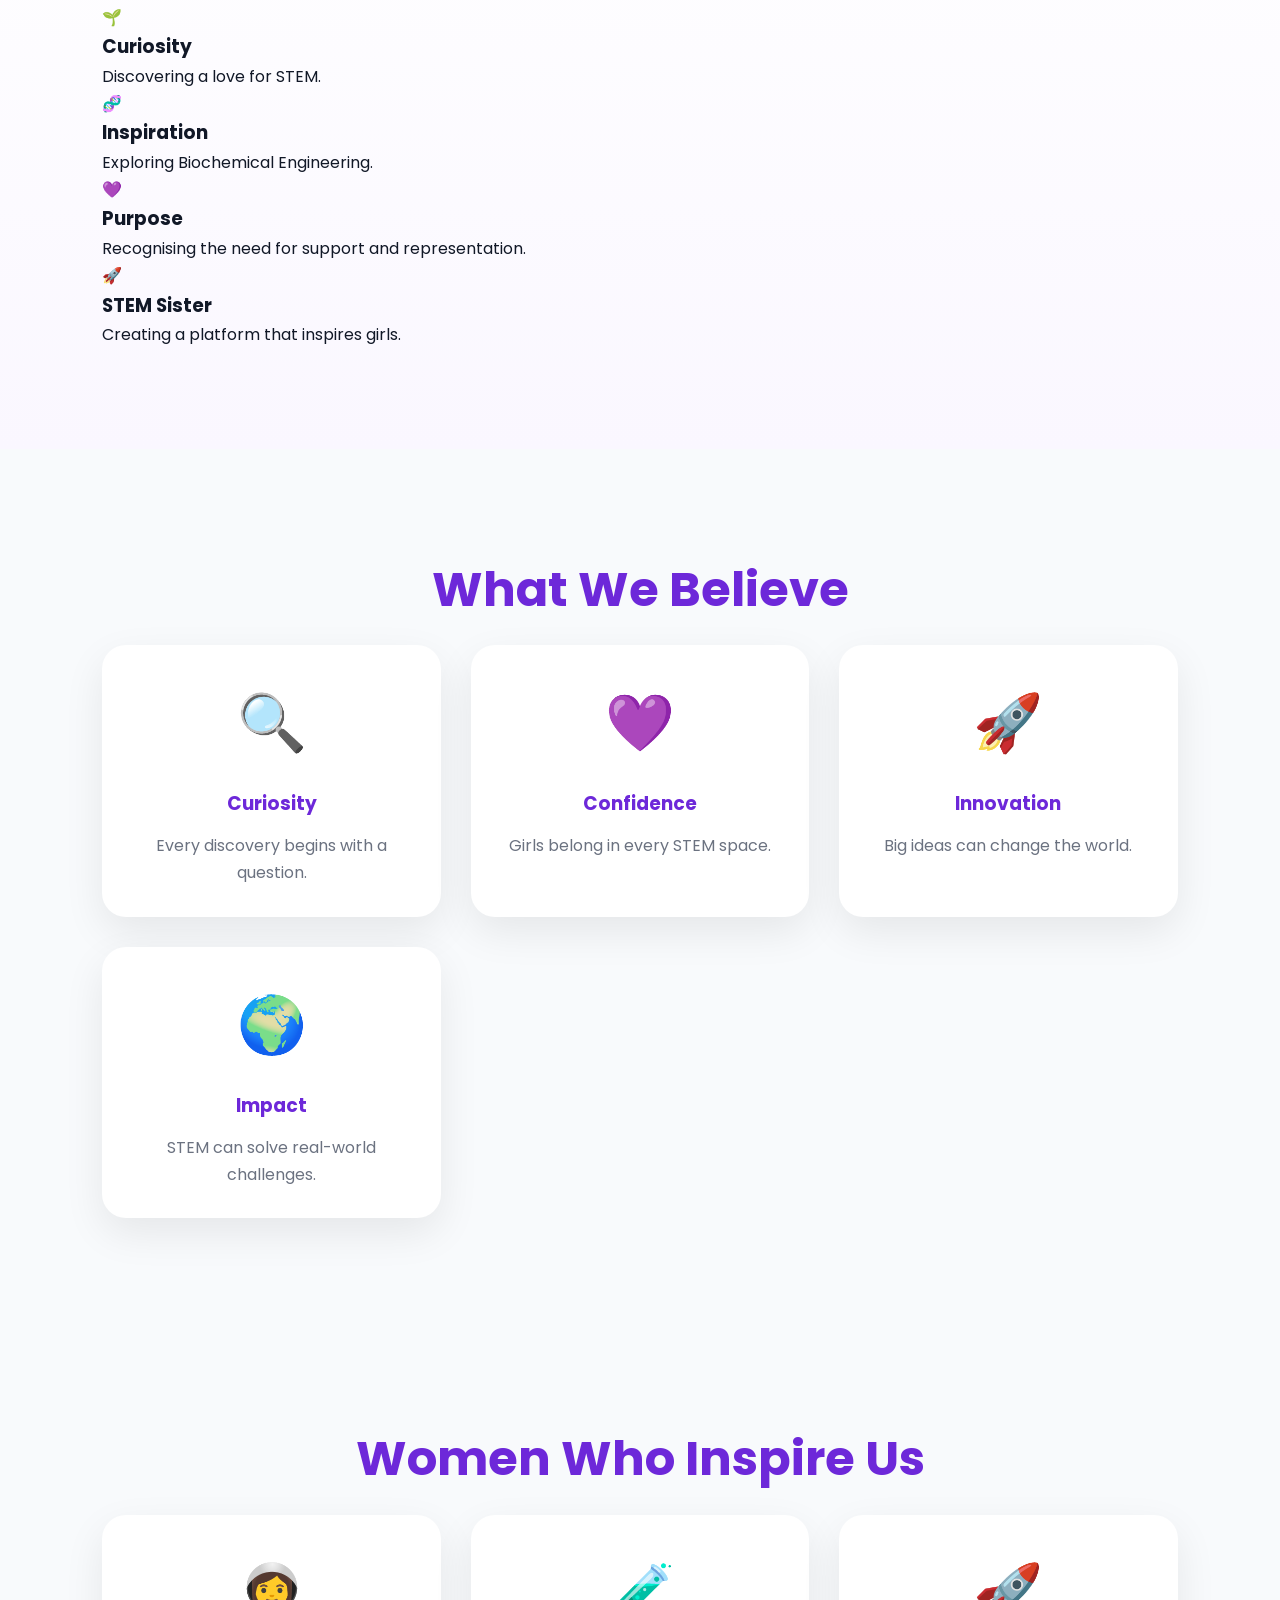
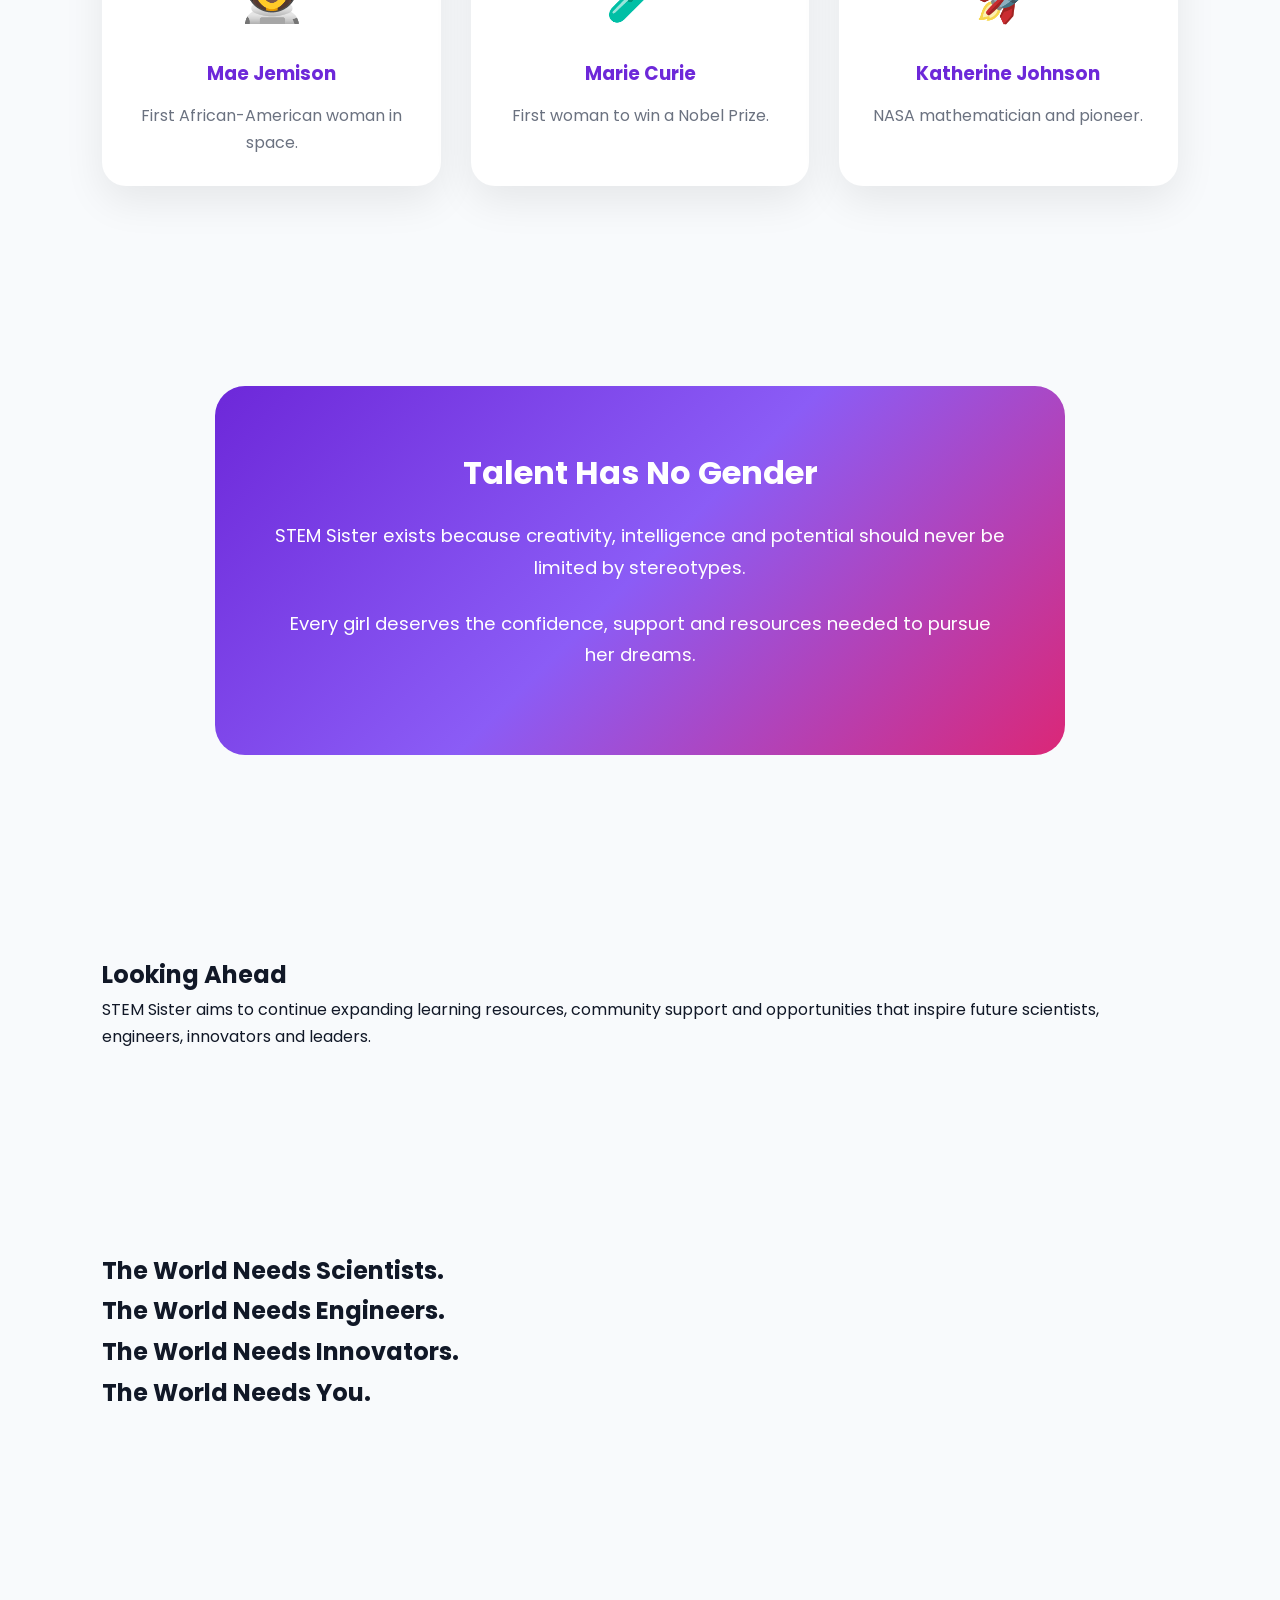
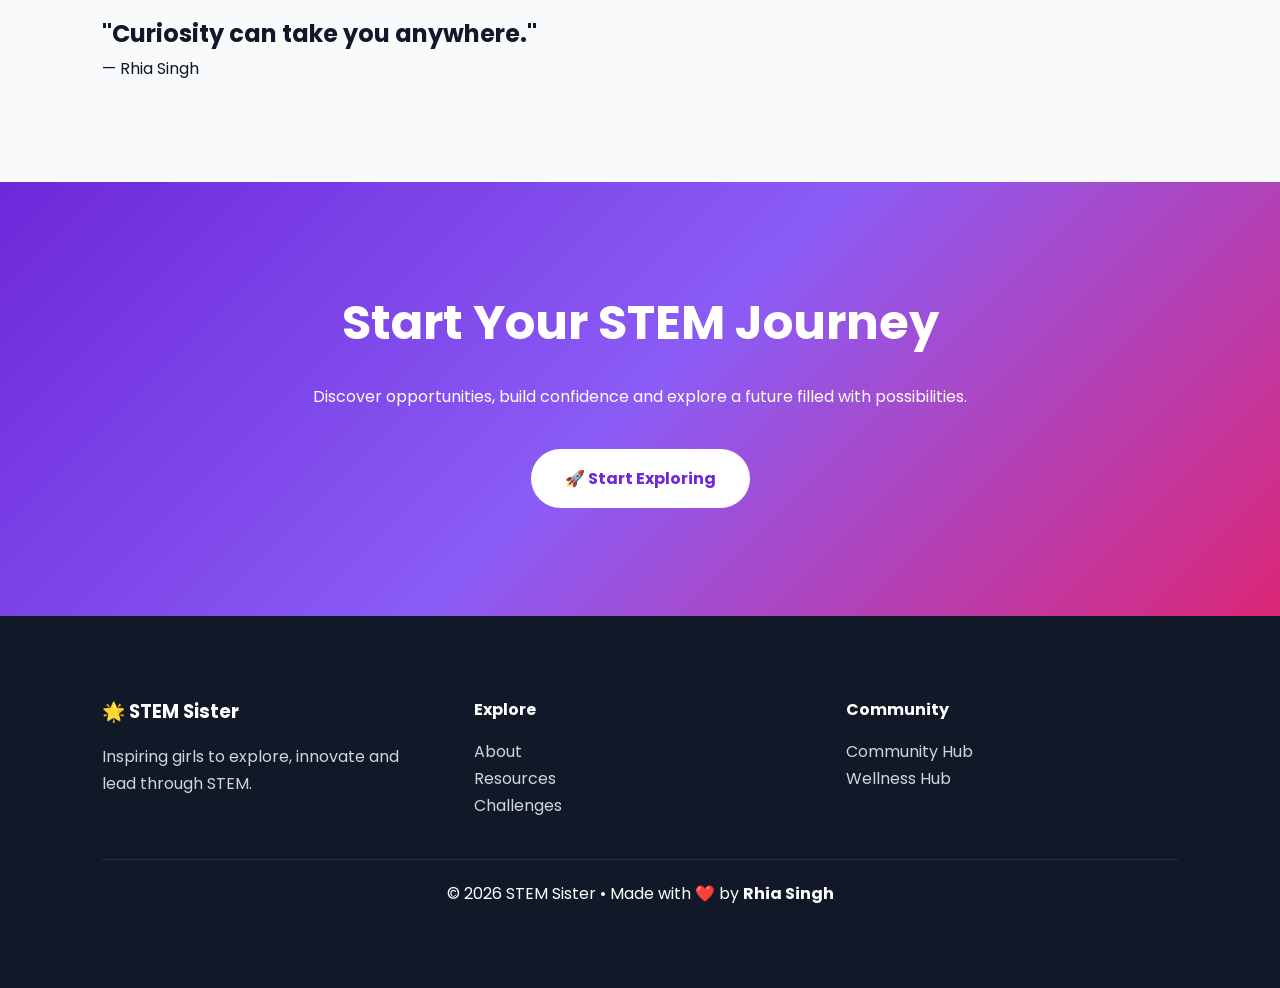
==== commit fbf2b81a: "Refactor HTML structure and formatting" ====
--- a/about.html
+++ b/about.html
@@ -3,643 +3,734 @@
 
 <head>
 
-<meta charset="UTF-8">
-<meta name="viewport" content="width=device-width, initial-scale=1.0">
-
-<title>About STEM Sister</title>
-
-<link rel="stylesheet" href="styles.css">
+    <meta charset="UTF-8">
+    <meta name="viewport" content="width=device-width, initial-scale=1.0">
+
+    <title>About STEM Sister</title>
+
+    <link rel="stylesheet" href="styles.css">
 
 </head>
 
 <body>
 
-<!-- =====================================
-     NAVIGATION
-===================================== -->
-
-<nav>
-
-    <div class="logo">
-        🌟 STEM Sister
-    </div>
-
-    <ul class="nav-links">
-
-        <li><a href="index.html">Home</a></li>
-        <li><a class="active" href="about.html">About</a></li>
-        <li><a href="textbooks.html">Resources</a></li>
-        <li><a href="tests.html">Challenges</a></li>
-        <li><a href="discussions.html">Community</a></li>
-        <li><a href="wellness.html">Wellness</a></li>
-
-    </ul>
-
-</nav>
-
-<!-- =====================================
-     HERO
-===================================== -->
-
-<section class="hero">
-
-    <div class="floating-icons">
-
-        <span>🚀</span>
-        <span>🧬</span>
-        <span>💻</span>
-        <span>🔬</span>
-        <span>⚛️</span>
-        <span>🤖</span>
-
-    </div>
-
-    <div class="hero-content">
-
-        <div class="tagline">
-            🌟 More Than A Website. A Movement.
-        </div>
-
-        <h1>
-            Building A Future Where
-            Every Girl Sees Herself In STEM
-        </h1>
+    <!-- =========================
+         NAVIGATION
+    ========================= -->
+
+    <nav>
+
+        <div class="logo">
+            🌟 STEM Sister
+        </div>
+
+        <ul class="nav-links">
+
+            <li><a href="index.html">Home</a></li>
+            <li><a href="about.html" class="active">About</a></li>
+            <li><a href="textbooks.html">Resources</a></li>
+            <li><a href="tests.html">Challenges</a></li>
+            <li><a href="discussions.html">Community</a></li>
+            <li><a href="wellness.html">Wellness</a></li>
+
+        </ul>
+
+    </nav>
+
+    <!-- =========================
+         HERO
+    ========================= -->
+
+    <section class="hero">
+
+        <div class="floating-icons">
+
+            <span>🚀</span>
+            <span>🧬</span>
+            <span>💻</span>
+            <span>🔬</span>
+            <span>⚛️</span>
+            <span>🤖</span>
+
+        </div>
+
+        <div class="hero-grid">
+
+            <div class="hero-content">
+
+                <span class="tagline">
+                    🌟 More Than A Website. A Movement.
+                </span>
+
+                <h1>
+                    Building A Future Where
+                    Every Girl Sees Herself In STEM
+                </h1>
+
+                <p>
+
+                    STEM Sister was created to empower young women
+                    to explore Science, Technology, Engineering and
+                    Mathematics with confidence, curiosity and ambition.
+
+                </p>
+
+                #story
+
+                    💜 Read Our Story
+
+                </a>
+
+            </div>
+
+            <div class="hero-image">
+
+                <div class="glow-orb"></div>
+
+                <div class="hero-stem">
+
+                    👩🏽‍🔬 💜 🚀
+
+                </div>
+
+            </div>
+
+        </div>
+
+    </section>
+
+    <!-- =========================
+         IMPACT STATS
+    ========================= -->
+
+    <section class="stats-bar reveal">
+
+        <div class="stat-box">
+
+            <h3>4</h3>
+
+            <p>
+                STEM Disciplines
+            </p>
+
+        </div>
+
+        <div class="stat-box">
+
+            <h3>100+</h3>
+
+            <p>
+                Future Careers
+            </p>
+
+        </div>
+
+        <div class="stat-box">
+
+            <h3>∞</h3>
+
+            <p>
+                Possibilities
+            </p>
+
+        </div>
+
+        <div class="stat-box">
+
+            <h3>1</h3>
+
+            <p>
+                Mission
+            </p>
+
+        </div>
+
+    </section>
+
+    <!-- =========================
+         FOUNDER STORY
+    ========================= -->
+
+    <section id="story" class="reveal">
+
+        <div class="founder-story">
+
+            <div class="story-image">
+
+                👩🏽‍🔬
+
+            </div>
+
+            <div class="story-content">
+
+                <span class="story-badge">
+
+                    Meet Rhia Singh
+
+                </span>
+
+                <h2>
+
+                    Turning Curiosity Into Purpose
+
+                </h2>
+
+                <p>
+
+                    STEM Sister began with a simple belief:
+                    every girl deserves the opportunity
+                    to dream bigger, explore boldly and
+                    pursue ambitious goals.
+
+                </p>
+
+                <p>
+
+                    As an aspiring Biochemical Engineer,
+                    Rhia developed a passion for science,
+                    innovation and problem-solving.
+
+                </p>
+
+                <p>
+
+                    While exploring STEM careers, she noticed
+                    that many girls still struggle to see
+                    themselves represented within scientific
+                    and technical fields.
+
+                </p>
+
+                <p>
+
+                    STEM Sister was created to help change that,
+                    providing inspiration, resources and support
+                    for future innovators.
+
+                </p>
+
+                <div class="highlight-quote">
+
+                    "Every girl deserves the opportunity
+                    to dream, create, innovate and lead."
+
+                </div>
+
+            </div>
+
+        </div>
+
+    </section>
+
+    <!-- =========================
+         IMPACT BANNER
+    ========================= -->
+
+    <section class="impact-banner reveal">
+
+        <h2>
+
+            Every Breakthrough Begins With Curiosity
+
+        </h2>
 
         <p>
 
-            STEM Sister was created to inspire confidence,
-            curiosity and opportunity for girls exploring
-            Science, Technology, Engineering and Mathematics.
+            Every innovation starts with a question.
+            STEM Sister encourages girls to keep asking.
 
         </p>
 
-    </div>
-
-</section>
-
-<!-- =====================================
-     FOUNDER STORY
-===================================== -->
-
-<section class="reveal">
-
-    <div class="founder-story">
-
-        <div class="story-image">
-
-            👩🏽‍🔬
-
-        </div>
-
-        <div class="story-content">
-
-            <span class="story-badge">
-                Meet The Founder
-            </span>
-
-            <h2>
-
-                Turning Curiosity Into Purpose
-
-            </h2>
+    </section>
+
+    <!-- =========================
+         WHY STEM
+    ========================= -->
+
+    <section class="reveal">
+
+        <h2 class="section-title">
+
+            Why Girls In STEM Matter
+
+        </h2>
+
+        <p class="section-subtitle">
+
+            Diverse perspectives create stronger ideas,
+            innovative solutions and a better future.
+
+        </p>
+
+        <div class="grid">
+
+            <div class="card">
+
+                <div class="icon">💡</div>
+
+                <h3>Diverse Thinking</h3>
+
+                <p>
+
+                    Innovation grows when different
+                    perspectives work together.
+
+                </p>
+
+            </div>
+
+            <div class="card">
+
+                <div class="icon">🚀</div>
+
+                <h3>Future Careers</h3>
+
+                <p>
+
+                    STEM careers continue transforming
+                    technology, healthcare and society.
+
+                </p>
+
+            </div>
+
+            <div class="card">
+
+                <div class="icon">👩🏽‍🔬</div>
+
+                <h3>Representation</h3>
+
+                <p>
+
+                    Seeing successful women in STEM
+                    inspires future generations.
+
+                </p>
+
+            </div>
+
+            <div class="card">
+
+                <div class="icon">🌍</div>
+
+                <h3>Global Impact</h3>
+
+                <p>
+
+                    The world's biggest challenges
+                    need creative and innovative minds.
+
+                </p>
+
+            </div>
+
+        </div>
+
+    </section>
+
+    <!-- =========================
+         TIMELINE
+    ========================= -->
+
+    <section class="alt-section reveal">
+
+        <h2 class="section-title">
+
+            The STEM Sister Journey
+
+        </h2>
+
+        <div class="timeline">
+
+            <div class="timeline-item">
+
+                <span>🌱</span>
+
+                <h3>Curiosity</h3>
+
+                <p>
+
+                    Discovering a love for STEM.
+
+                </p>
+
+            </div>
+
+            <div class="timeline-item">
+
+                <span>🧬</span>
+
+                <h3>Inspiration</h3>
+
+                <p>
+
+                    Exploring Biochemical Engineering.
+
+                </p>
+
+            </div>
+
+            <div class="timeline-item">
+
+                <span>💜</span>
+
+                <h3>Purpose</h3>
+
+                <p>
+
+                    Recognising the need for support and representation.
+
+                </p>
+
+            </div>
+
+            <div class="timeline-item">
+
+                <span>🚀</span>
+
+                <h3>STEM Sister</h3>
+
+                <p>
+
+                    Creating a platform that inspires girls.
+
+                </p>
+
+            </div>
+
+        </div>
+
+    </section>
+
+    <!-- =========================
+         VALUES
+    ========================= -->
+
+    <section class="reveal">
+
+        <h2 class="section-title">
+
+            What We Believe
+
+        </h2>
+
+        <div class="grid">
+
+            <div class="card">
+
+                <div class="icon">🔍</div>
+
+                <h3>Curiosity</h3>
+
+                <p>
+                    Every discovery begins with a question.
+                </p>
+
+            </div>
+
+            <div class="card">
+
+                <div class="icon">💜</div>
+
+                <h3>Confidence</h3>
+
+                <p>
+                    Girls belong in every STEM space.
+                </p>
+
+            </div>
+
+            <div class="card">
+
+                <div class="icon">🚀</div>
+
+                <h3>Innovation</h3>
+
+                <p>
+                    Big ideas can change the world.
+                </p>
+
+            </div>
+
+            <div class="card">
+
+                <div class="icon">🌍</div>
+
+                <h3>Impact</h3>
+
+                <p>
+                    STEM can solve real-world challenges.
+                </p>
+
+            </div>
+
+        </div>
+
+    </section>
+
+    <!-- =========================
+         ROLE MODELS
+    ========================= -->
+
+    <section class="reveal">
+
+        <h2 class="section-title">
+
+            Women Who Inspire Us
+
+        </h2>
+
+        <div class="career-grid">
+
+            <div class="career-card">
+
+                <div class="icon">👩‍🚀</div>
+
+                <h3>Mae Jemison</h3>
+
+                <p>
+
+                    First African-American woman in space.
+
+                </p>
+
+            </div>
+
+            <div class="career-card">
+
+                <div class="icon">🧪</div>
+
+                <h3>Marie Curie</h3>
+
+                <p>
+
+                    First woman to win a Nobel Prize.
+
+                </p>
+
+            </div>
+
+            <div class="career-card">
+
+                <div class="icon">🚀</div>
+
+                <h3>Katherine Johnson</h3>
+
+                <p>
+
+                    NASA mathematician and pioneer.
+
+                </p>
+
+            </div>
+
+        </div>
+
+    </section>
+
+    <!-- =========================
+         PURPOSE
+    ========================= -->
+
+    <section class="reveal">
+
+        <div class="highlight-card">
+
+            <h3>
+
+                Talent Has No Gender
+
+            </h3>
 
             <p>
 
-                STEM Sister began with a simple belief:
-                every girl deserves the opportunity to
-                dream big and pursue her interests without
-                limitations.
+                STEM Sister exists because creativity,
+                intelligence and potential should never
+                be limited by stereotypes.
 
             </p>
 
             <p>
 
-                Founder Rhia Singh developed a passion
-                for science, technology and innovation,
-                particularly within the field of
-                Biochemical Engineering.
+                Every girl deserves the confidence,
+                support and resources needed to pursue
+                her dreams.
 
             </p>
 
-            <p>
-
-                While exploring STEM pathways, she noticed
-                that many girls still struggle to see
-                themselves represented in these fields.
-
-            </p>
-
-            <p>
-
-                STEM Sister was created to help change that.
-                The platform encourages girls to explore,
-                learn, innovate and believe in their ability
-                to shape the future.
-
-            </p>
-
-            <div class="highlight-quote">
-
-                "Every girl deserves the opportunity to dream,
-                create, innovate and lead."
-
-            </div>
-
-        </div>
-
-    </div>
-
-</section>
-
-<!-- =====================================
-     IMPACT BANNER
-===================================== -->
-
-<section class="impact-banner reveal">
-
-    <h2>
-
-        Empowering The Next Generation Of
-        Scientists, Engineers, Researchers
-        And Innovators
-
-    </h2>
-
-    <p>
-
-        Creating confidence today.
-        Building leaders for tomorrow.
-
-    </p>
-
-</section>
-
-<!-- =====================================
-     WHY GIRLS IN STEM
-===================================== -->
-
-<section class="reveal">
-
-    <h2 class="section-title">
-
-        Why Girls In STEM Matter
-
-    </h2>
-
-    <p class="section-subtitle">
-
-        Diverse perspectives help create
-        stronger ideas, better solutions
-        and greater innovation.
-
-    </p>
-
-    <div class="grid">
-
-        <div class="card">
-
-            <div class="icon">💡</div>
-
-            <h3>Diverse Thinking</h3>
-
-            <p>
-
-                Innovation grows stronger when people
-                from different backgrounds bring new ideas.
-
-            </p>
-
-        </div>
-
-        <div class="card">
-
-            <div class="icon">🚀</div>
-
-            <h3>Future Careers</h3>
-
-            <p>
-
-                STEM careers continue to shape healthcare,
-                technology, engineering and sustainability.
-
-            </p>
-
-        </div>
-
-        <div class="card">
-
-            <div class="icon">👩🏽‍🔬</div>
-
-            <h3>Representation Matters</h3>
-
-            <p>
-
-                Girls are more likely to pursue STEM when
-                they see women thriving in these fields.
-
-            </p>
-
-        </div>
-
-        <div class="card">
-
-            <div class="icon">🌍</div>
-
-            <h3>Global Impact</h3>
-
-            <p>
-
-                Tomorrow's biggest challenges require
-                innovative minds from every background.
-
-            </p>
-
-        </div>
-
-    </div>
-
-</section>
-
-<!-- =====================================
-     TIMELINE
-===================================== -->
-
-<section class="alt-section reveal">
-
-    <h2 class="section-title">
-
-        The STEM Sister Journey
-
-    </h2>
-
-    <div class="timeline">
-
-        <div class="timeline-item">
-
-            <h3>🌱 Curiosity</h3>
-
-            <p>
-
-                Discovering a fascination with science,
-                innovation and problem-solving.
-
-            </p>
-
-        </div>
-
-        <div class="timeline-item">
-
-            <h3>🧬 Inspiration</h3>
-
-            <p>
-
-                Exploring STEM careers and developing
-                a passion for Biochemical Engineering.
-
-            </p>
-
-        </div>
-
-        <div class="timeline-item">
-
-            <h3>💜 Purpose</h3>
-
-            <p>
-
-                Recognising the need for more support,
-                confidence and representation for girls.
-
-            </p>
-
-        </div>
-
-        <div class="timeline-item">
-
-            <h3>🚀 STEM Sister</h3>
-
-            <p>
-
-                Creating a platform that inspires young
-                women to dream bigger and achieve more.
-
-            </p>
-
-        </div>
-
-    </div>
-
-</section>
-
-<!-- =====================================
-     DIFFERENCE
-===================================== -->
-
-<section class="reveal">
-
-    <h2 class="section-title">
-
-        What Makes STEM Sister Different?
-
-    </h2>
-
-    <div class="grid">
-
-        <div class="card">
-
-            <div class="icon">💜</div>
-
-            <h3>Supportive</h3>
-
-            <p>
-
-                Built around encouragement,
-                confidence and growth.
-
-            </p>
-
-        </div>
-
-        <div class="card">
-
-            <div class="icon">🌟</div>
-
-            <h3>Accessible</h3>
-
-            <p>
-
-                Helping girls discover resources,
-                opportunities and new possibilities.
-
-            </p>
-
-        </div>
-
-        <div class="card">
-
-            <div class="icon">🚀</div>
-
-            <h3>Future Focused</h3>
-
-            <p>
-
-                Introducing careers, technologies
-                and innovations shaping tomorrow.
-
-            </p>
-
-        </div>
-
-    </div>
-
-</section>
-
-<!-- =====================================
-     PURPOSE
-===================================== -->
-
-<section class="reveal">
-
-    <h2 class="section-title">
-
-        Our Purpose
-
-    </h2>
-
-    <div class="highlight-card">
-
-        <h3>
-
-            Talent Has No Gender
-
-        </h3>
+        </div>
+
+    </section>
+
+    <!-- =========================
+         FUTURE
+    ========================= -->
+
+    <section class="future-section reveal">
+
+        <h2>
+
+            Looking Ahead
+
+        </h2>
 
         <p>
 
-            STEM Sister exists because curiosity,
-            intelligence and creativity should never
-            be limited by stereotypes.
+            STEM Sister aims to continue expanding
+            learning resources, community support and
+            opportunities that inspire future scientists,
+            engineers, innovators and leaders.
 
         </p>
 
+    </section>
+
+    <!-- =========================
+         IMPACT STATEMENT
+    ========================= -->
+
+    <section class="impact-statement reveal">
+
+        <h2>
+
+            The World Needs Scientists.<br>
+            The World Needs Engineers.<br>
+            The World Needs Innovators.<br>
+            The World Needs You.
+
+        </h2>
+
+    </section>
+
+    <!-- =========================
+         QUOTE
+    ========================= -->
+
+    <section class="quote">
+
+        <h2>
+
+            "Curiosity can take you anywhere."
+
+        </h2>
+
         <p>
 
-            Every girl deserves the confidence,
-            resources and support needed to explore
-            STEM and achieve her goals.
+            — Rhia Singh
 
         </p>
 
-    </div>
-
-</section>
-
-<!-- =====================================
-     FUTURE
-===================================== -->
-
-<section class="reveal">
-
-    <h2 class="section-title">
-
-        Looking Ahead
-
-    </h2>
-
-    <div class="career-grid">
-
-        <div class="career-card">
-
-            <div class="icon">📚</div>
-
-            <h3>More Resources</h3>
-
-            <p>
-
-                Expanding learning opportunities
-                and STEM content.
-
-            </p>
-
-        </div>
-
-        <div class="career-card">
-
-            <div class="icon">💬</div>
-
-            <h3>Community Growth</h3>
-
-            <p>
-
-                Building a supportive network
-                of future innovators.
-
-            </p>
-
-        </div>
-
-        <div class="career-card">
-
-            <div class="icon">👩🏽‍🏫</div>
-
-            <h3>Mentorship</h3>
-
-            <p>
-
-                Connecting young women with
-                positive STEM role models.
-
-            </p>
-
-        </div>
-
-        <div class="career-card">
-
-            <div class="icon">🌍</div>
-
-            <h3>Global Impact</h3>
-
-            <p>
-
-                Reaching and inspiring girls
-                around the world.
-
-            </p>
-
-        </div>
-
-    </div>
-
-</section>
-
-<!-- =====================================
-     QUOTE
-===================================== -->
-
-<section class="quote">
-
-    <h2>
-
-        "Curiosity can take you anywhere."
-
-    </h2>
-
-    <p>
-
-        — Rhia Singh, Founder of STEM Sister
-
-    </p>
-
-</section>
-
-<!-- =====================================
-     CTA
-===================================== -->
-
-<section class="cta">
-
-    <h2>
-
-        Your Future Starts Today
-
-    </h2>
-
-    <p>
-
-        Whether you dream of becoming a scientist,
-        engineer, doctor, researcher, entrepreneur
-        or innovator, there is a place for you in STEM.
-
-    </p>
-
-    <a href="textbooks.html" class="btn secondary">
-
-        🚀 Start Exploring
-
-    </a>
-
-</section>
-
-<!-- =====================================
-     FOOTER
-===================================== -->
-
-<footer>
-
-    <div class="footer-grid">
-
-        <div>
-
-            <h3>🌟 STEM Sister</h3>
-
-            <p>
-
-                Inspiring girls to explore,
-                innovate and lead through STEM.
-
-            </p>
-
-        </div>
-
-        <div>
-
-            <h4>Explore</h4>
-
-            <p><a href="about.html">About</a></p>
-            <p><a href="textbooks.html">Resources</a></p>
-            <p><a href="tests.html">Challenges</a></p>
-
-        </div>
-
-        <div>
-
-            <h4>Community</h4>
-
-            <p><a href="discussions.html">Community Hub</a></p>
-            <p><a href="wellness.html">Wellness Hub</a></p>
-
-        </div>
-
-    </div>
-
-    <div class="made-by">
-
-        © 2026 STEM Sister • Made with ❤️ by
-        <strong>Rhia Singh</strong>
-
-    </div>
-
-</footer>
-
-<script>
-
-const reveals =
-document.querySelectorAll(".reveal");
-
-function revealSections(){
-
-    reveals.forEach(section => {
-
-        const top =
-        section.getBoundingClientRect().top;
-
-        if(top < window.innerHeight - 100){
-
-            section.classList.add("active");
+    </section>
+
+    <!-- =========================
+         CTA
+    ========================= -->
+
+    <section class="cta">
+
+        <h2>
+
+            Start Your STEM Journey
+
+        </h2>
+
+        <p>
+
+            Discover opportunities, build confidence
+            and explore a future filled with possibilities.
+
+        </p>
+
+        <a href="textbooks.html" class="btn secondary">
+
+            🚀 Start Exploring
+
+        </a>
+
+    </section>
+
+    <!-- =========================
+         FOOTER
+    ========================= -->
+
+    <footer>
+
+        <div class="footer-grid">
+
+            <div>
+
+                <h3>🌟 STEM Sister</h3>
+
+                <p>
+
+                    Inspiring girls to explore,
+                    innovate and lead through STEM.
+
+                </p>
+
+            </div>
+
+            <div>
+
+                <h4>Explore</h4>
+
+                <p><a href="about.html">About</a></p>
+                <p><a href="textbooks.html">Resources</a></p>
+                <p><a href="tests.html">Challenges</a></p>
+
+            </div>
+
+            <div>
+
+                <h4>Community</h4>
+
+                <p><a href="discussions.html">Community Hub</a></p>
+                <p><a href="wellness.html">Wellness Hub</a></p>
+
+            </div>
+
+        </div>
+
+        <div class="made-by">
+
+            © 2026 STEM Sister • Made with ❤️ by
+            <strong>Rhia Singh</strong>
+
+        </div>
+
+    </footer>
+
+    <script>
+
+        const reveals =
+        document.querySelectorAll(".reveal");
+
+        function revealSections(){
+
+            reveals.forEach(section => {
+
+                const top =
+                section.getBoundingClientRect().top;
+
+                if(top < window.innerHeight - 100){
+
+                    section.classList.add("active");
+
+                }
+
+            });
 
         }
 
-    });
-
-}
-
-window.addEventListener(
-    "scroll",
-    revealSections
-);
-
-revealSections();
-
-</script>
+        window.addEventListener(
+            "scroll",
+            revealSections
+        );
+
+        revealSections();
+
+    </script>
 
 </body>
+
 </html>
--- a/styles.css
+++ b/styles.css
@@ -1,22 +1,20 @@
 @import url('https://fonts.googleapis.com/css2?family=Poppins:wght@300;400;500;600;700;800&display=swap');
 
 /* =========================
-   ROOT VARIABLES
+   ROOT
 ========================= */
 
 :root{
 
     --primary:#6d28d9;
     --primary-light:#8b5cf6;
-
-    --pink:#db2777;
+    --accent:#db2777;
 
     --dark:#111827;
     --gray:#6b7280;
 
     --white:#ffffff;
-
-    --background:#f8fafc;
+    --bg:#f8fafc;
 
     --border:#e5e7eb;
 
@@ -31,12 +29,13 @@
     --shadow:
     0 15px 40px rgba(0,0,0,.08);
 
-    --hover-shadow:
+    --shadow-hover:
     0 20px 50px rgba(109,40,217,.18);
-}
-
-/* =========================
-   GLOBAL
+
+}
+
+/* =========================
+   RESET
 ========================= */
 
 *{
@@ -53,7 +52,7 @@
 
     font-family:'Poppins',sans-serif;
 
-    background:var(--background);
+    background:var(--bg);
 
     color:var(--dark);
 
@@ -63,35 +62,27 @@
 }
 
 /* =========================
-   NAVBAR
+   NAVIGATION
 ========================= */
 
 nav{
 
     position:sticky;
-
     top:0;
-
     z-index:1000;
 
     display:flex;
-
     justify-content:space-between;
-
     align-items:center;
 
     padding:18px 8%;
 
-    background:
-    rgba(255,255,255,.88);
+    background:rgba(255,255,255,.92);
 
     backdrop-filter:blur(20px);
 
-    border-bottom:
-    1px solid rgba(255,255,255,.4);
-
     box-shadow:
-    0 8px 25px rgba(0,0,0,.05);
+    0 5px 20px rgba(0,0,0,.05);
 }
 
 .logo{
@@ -100,20 +91,16 @@
 
     font-weight:800;
 
-    background:var(--gradient);
-
-    -webkit-background-clip:text;
-
-    -webkit-text-fill-color:transparent;
+    color:var(--primary);
 }
 
 .nav-links{
 
+    list-style:none;
+
     display:flex;
 
     gap:28px;
-
-    list-style:none;
 }
 
 .nav-links a{
@@ -139,11 +126,15 @@
 
 .hero{
 
+    min-height:90vh;
+
     background:var(--gradient);
 
     color:white;
 
-    min-height:90vh;
+    display:flex;
+
+    align-items:center;
 
     padding:120px 8%;
 
@@ -159,28 +150,30 @@
     grid-template-columns:
     1.1fr .9fr;
 
+    gap:60px;
+
     align-items:center;
 
-    gap:60px;
+    width:100%;
 }
 
 .hero-content{
 
     position:relative;
 
-    z-index:10;
+    z-index:2;
 }
 
 .tagline{
 
     display:inline-block;
 
-    padding:12px 22px;
-
-    border-radius:999px;
-
     background:
-    rgba(255,255,255,.16);
+    rgba(255,255,255,.15);
+
+    padding:12px 20px;
+
+    border-radius:50px;
 
     margin-bottom:25px;
 
@@ -198,32 +191,32 @@
 
 .hero p{
 
-    font-size:1.15rem;
+    font-size:1.2rem;
 
     max-width:650px;
 }
 
 .hero-buttons{
 
-    margin-top:40px;
+    margin-top:35px;
 }
 
 .hero-image{
 
+    position:relative;
+
     display:flex;
 
     justify-content:center;
 
     align-items:center;
-
-    position:relative;
 }
 
 .hero-stem{
 
     font-size:6rem;
 
-    z-index:5;
+    z-index:3;
 }
 
 .glow-orb{
@@ -236,14 +229,14 @@
     border-radius:50%;
 
     background:
-    rgba(255,255,255,.18);
-
-    filter:blur(40px);
-
-    animation:pulse 5s ease-in-out infinite;
-}
-
-@keyframes pulse{
+    rgba(255,255,255,.15);
+
+    filter:blur(35px);
+
+    animation:pulse 6s infinite ease-in-out;
+}
+
+@keyframes pulse {
 
     0%{
         transform:scale(1);
@@ -277,49 +270,49 @@
 
     opacity:.12;
 
-    font-size:2.4rem;
-
-    animation:float 8s ease-in-out infinite;
+    font-size:2.5rem;
+
+    animation:float 8s infinite ease-in-out;
 }
 
 .floating-icons span:nth-child(1){
-    top:15%;
+    top:12%;
     left:8%;
 }
 
 .floating-icons span:nth-child(2){
-    top:20%;
+    top:18%;
     right:10%;
 }
 
 .floating-icons span:nth-child(3){
-    top:60%;
-    left:12%;
+    top:55%;
+    left:10%;
 }
 
 .floating-icons span:nth-child(4){
-    top:72%;
-    right:12%;
+    bottom:20%;
+    right:10%;
 }
 
 .floating-icons span:nth-child(5){
     top:40%;
-    right:20%;
+    right:22%;
 }
 
 .floating-icons span:nth-child(6){
-    top:35%;
+    top:30%;
     left:35%;
 }
 
-@keyframes float{
+@keyframes float {
 
     0%{
         transform:translateY(0);
     }
 
     50%{
-        transform:translateY(-15px);
+        transform:translateY(-12px);
     }
 
     100%{
@@ -335,33 +328,33 @@
 
     display:inline-block;
 
+    text-decoration:none;
+
+    border:none;
+
+    cursor:pointer;
+
+    padding:16px 34px;
+
     margin:8px;
 
-    padding:16px 32px;
-
-    border:none;
-
     border-radius:999px;
 
-    text-decoration:none;
+    font-weight:700;
 
     background:var(--gradient);
 
     color:white;
 
-    font-weight:700;
-
-    transition:.35s;
-
-    cursor:pointer;
+    transition:.3s;
 }
 
 .btn:hover{
 
-    transform:translateY(-5px);
+    transform:translateY(-4px);
 
     box-shadow:
-    0 15px 30px rgba(109,40,217,.25);
+    0 15px 30px rgba(0,0,0,.15);
 }
 
 .secondary{
@@ -377,7 +370,7 @@
 
 section{
 
-    padding:110px 8%;
+    padding:100px 8%;
 }
 
 .alt-section{
@@ -394,133 +387,29 @@
 
     text-align:center;
 
+    font-size:3rem;
+
     color:var(--primary);
 
-    font-size:3rem;
-
-    margin-bottom:16px;
+    margin-bottom:15px;
 }
 
 .section-subtitle{
 
     text-align:center;
 
-    max-width:700px;
+    color:var(--gray);
+
+    max-width:750px;
 
     margin:0 auto 60px;
-
-    color:var(--gray);
 }
 
 /* =========================
    GRID
 ========================= */
 
-.grid{
-
-    display:grid;
-
-    grid-template-columns:
-    repeat(auto-fit,minmax(250px,1fr));
-
-    gap:30px;
-}
-
-/* =========================
-   CARDS
-========================= */
-
-.card{
-
-    background:white;
-
-    padding:30px;
-
-    border-radius:24px;
-
-    border:1px solid var(--border);
-
-    box-shadow:var(--shadow);
-
-    transition:.35s;
-}
-
-.card:hover{
-
-    transform:
-    translateY(-10px);
-
-    box-shadow:var(--hover-shadow);
-}
-
-.icon{
-
-    font-size:3rem;
-
-    margin-bottom:15px;
-}
-
-.card h3{
-
-    color:var(--primary);
-
-    margin-bottom:12px;
-}
-
-.card p{
-
-    color:var(--gray);
-}
-
-/* =========================
-   STATS BAR
-========================= */
-
-.stats-bar{
-
-    display:grid;
-
-    grid-template-columns:
-    repeat(auto-fit,minmax(180px,1fr));
-
-    gap:25px;
-
-    margin-top:-70px;
-
-    position:relative;
-
-    z-index:20;
-}
-
-.stat-box{
-
-    background:white;
-
-    border-radius:24px;
-
-    padding:35px;
-
-    text-align:center;
-
-    box-shadow:var(--shadow);
-}
-
-.stat-box h3{
-
-    color:var(--primary);
-
-    font-size:2.8rem;
-}
-
-.stat-box p{
-
-    color:var(--gray);
-}
-
-/* =========================
-   CAREERS
-========================= */
-
+.grid,
 .career-grid{
 
     display:grid;
@@ -531,34 +420,42 @@
     gap:30px;
 }
 
+/* =========================
+   CARD
+========================= */
+
+.card,
 .career-card{
 
     background:white;
 
-    padding:35px;
-
     border-radius:24px;
 
+    padding:30px;
+
     text-align:center;
 
     box-shadow:var(--shadow);
 
-    transition:.35s;
-}
-
+    transition:.3s;
+}
+
+.card:hover,
 .career-card:hover{
 
-    transform:
-    translateY(-10px);
-
-    box-shadow:var(--hover-shadow);
-}
-
-.career-card .icon{
-
-    font-size:4rem;
-}
-
+    transform:translateY(-10px);
+
+    box-shadow:var(--shadow-hover);
+}
+
+.icon{
+
+    font-size:3.5rem;
+
+    margin-bottom:18px;
+}
+
+.card h3,
 .career-card h3{
 
     color:var(--primary);
@@ -566,91 +463,135 @@
     margin-bottom:12px;
 }
 
-/* =========================
-   HIGHLIGHT BLOCK
-========================= */
-
-.highlight-card{
-
-    background:var(--gradient);
-
-    color:white;
-
-    border-radius:32px;
-
-    max-width:850px;
-
-    margin:auto;
-
-    padding:60px;
-
-    text-align:center;
-
-    box-shadow:
-    0 30px 60px rgba(109,40,217,.18);
-}
-
-.highlight-card h3{
-
-    font-size:2rem;
-
-    margin-bottom:20px;
-}
-
-.highlight-card p{
-
-    margin-bottom:30px;
-
-    font-size:1.15rem;
-}
-
-/* =========================
-   CTA
-========================= */
-
-.cta{
-
-    background:var(--gradient);
-
-    color:white;
-
-    text-align:center;
-}
-
-.cta h2{
-
-    font-size:3rem;
-
-    margin-bottom:20px;
-}
-
-.cta p{
-
-    max-width:700px;
-
-    margin:0 auto 30px;
-}
-
-/* =========================
-   FOOTER
-========================= */
-
-footer{
-
-    background:#111827;
-
-    color:white;
-
-    padding:80px 8%;
-}
-
-.footer-grid{
+.card p,
+.career-card p{
+
+    color:var(--gray);
+}
+
+/* =========================
+   STATS
+========================= */
+
+.stats-bar{
 
     display:grid;
 
     grid-template-columns:
     repeat(auto-fit,minmax(220px,1fr));
 
+    gap:25px;
+
+    padding:60px 8%;
+}
+
+.stat-box{
+
+    background:white;
+
+    padding:35px;
+
+    text-align:center;
+
+    border-radius:24px;
+
+    box-shadow:var(--shadow);
+}
+
+.stat-box h3{
+
+    font-size:3rem;
+
+    color:var(--primary);
+}
+
+.stat-box p{
+
+    color:var(--gray);
+}
+
+/* =========================
+   HIGHLIGHT
+========================= */
+
+.highlight-card{
+
+    max-width:850px;
+
+    margin:auto;
+
+    text-align:center;
+
+    padding:60px;
+
+    border-radius:30px;
+
+    background:var(--gradient);
+
+    color:white;
+}
+
+.highlight-card h3{
+
+    font-size:2rem;
+
+    margin-bottom:20px;
+}
+
+.highlight-card p{
+
+    font-size:1.15rem;
+
+    margin-bottom:25px;
+}
+
+/* =========================
+   CTA
+========================= */
+
+.cta{
+
+    background:var(--gradient);
+
+    text-align:center;
+
+    color:white;
+}
+
+.cta h2{
+
+    font-size:3rem;
+
+    margin-bottom:20px;
+}
+
+.cta p{
+
+    max-width:700px;
+
+    margin:0 auto 30px;
+}
+
+/* =========================
+   FOOTER
+========================= */
+
+footer{
+
+    background:#111827;
+
+    color:white;
+
+    padding:80px 8%;
+}
+
+.footer-grid{
+
+    display:grid;
+
+    grid-template-columns:
+    repeat(auto-fit,minmax(220px,1fr));
+
     gap:40px;
 }
 
@@ -660,15 +601,14 @@
     margin-bottom:15px;
 }
 
-footer p{
+footer p,
+footer a{
 
     color:#d1d5db;
 }
 
 footer a{
 
-    color:#d1d5db;
-
     text-decoration:none;
 }
 
@@ -680,95 +620,13 @@
 .made-by{
 
     margin-top:40px;
+
+    padding-top:20px;
 
     border-top:
     1px solid rgba(255,255,255,.1);
 
-    padding-top:25px;
-
     text-align:center;
 }
 
-.made-by strong{
-
-    color:#c4b5fd;
-}
-
-/* =========================
-   REVEAL SCROLL
-========================= */
-
-.reveal{
-
-    opacity:0;
-
-    transform:translateY(45px);
-
-    transition:.8s ease;
-}
-
-.reveal.active{
-
-    opacity:1;
-
-    transform:translateY(0);
-}
-
-/* =========================
-   MOBILE
-========================= */
-
-@media(max-width:900px){
-
-    .hero-grid{
-
-        grid-template-columns:1fr;
-
-        text-align:center;
-    }
-
-    .hero h1{
-
-        font-size:3.3rem;
-    }
-
-    .hero-image{
-
-        margin-top:30px;
-    }
-}
-
-@media(max-width:768px){
-
-    nav{
-
-        flex-direction:column;
-
-        gap:15px;
-    }
-
-    .nav-links{
-
-        flex-wrap:wrap;
-
-        justify-content:center;
-    }
-
-    .section-title{
-
-        font-size:2.2rem;
-    }
-
-    .hero{
-
-        min-height:auto;
-    }
-
-    .hero h1{
-
-        font-size:2.8rem;
-    }
-
-    .hero-stem{
-
-        font
+/* ===============
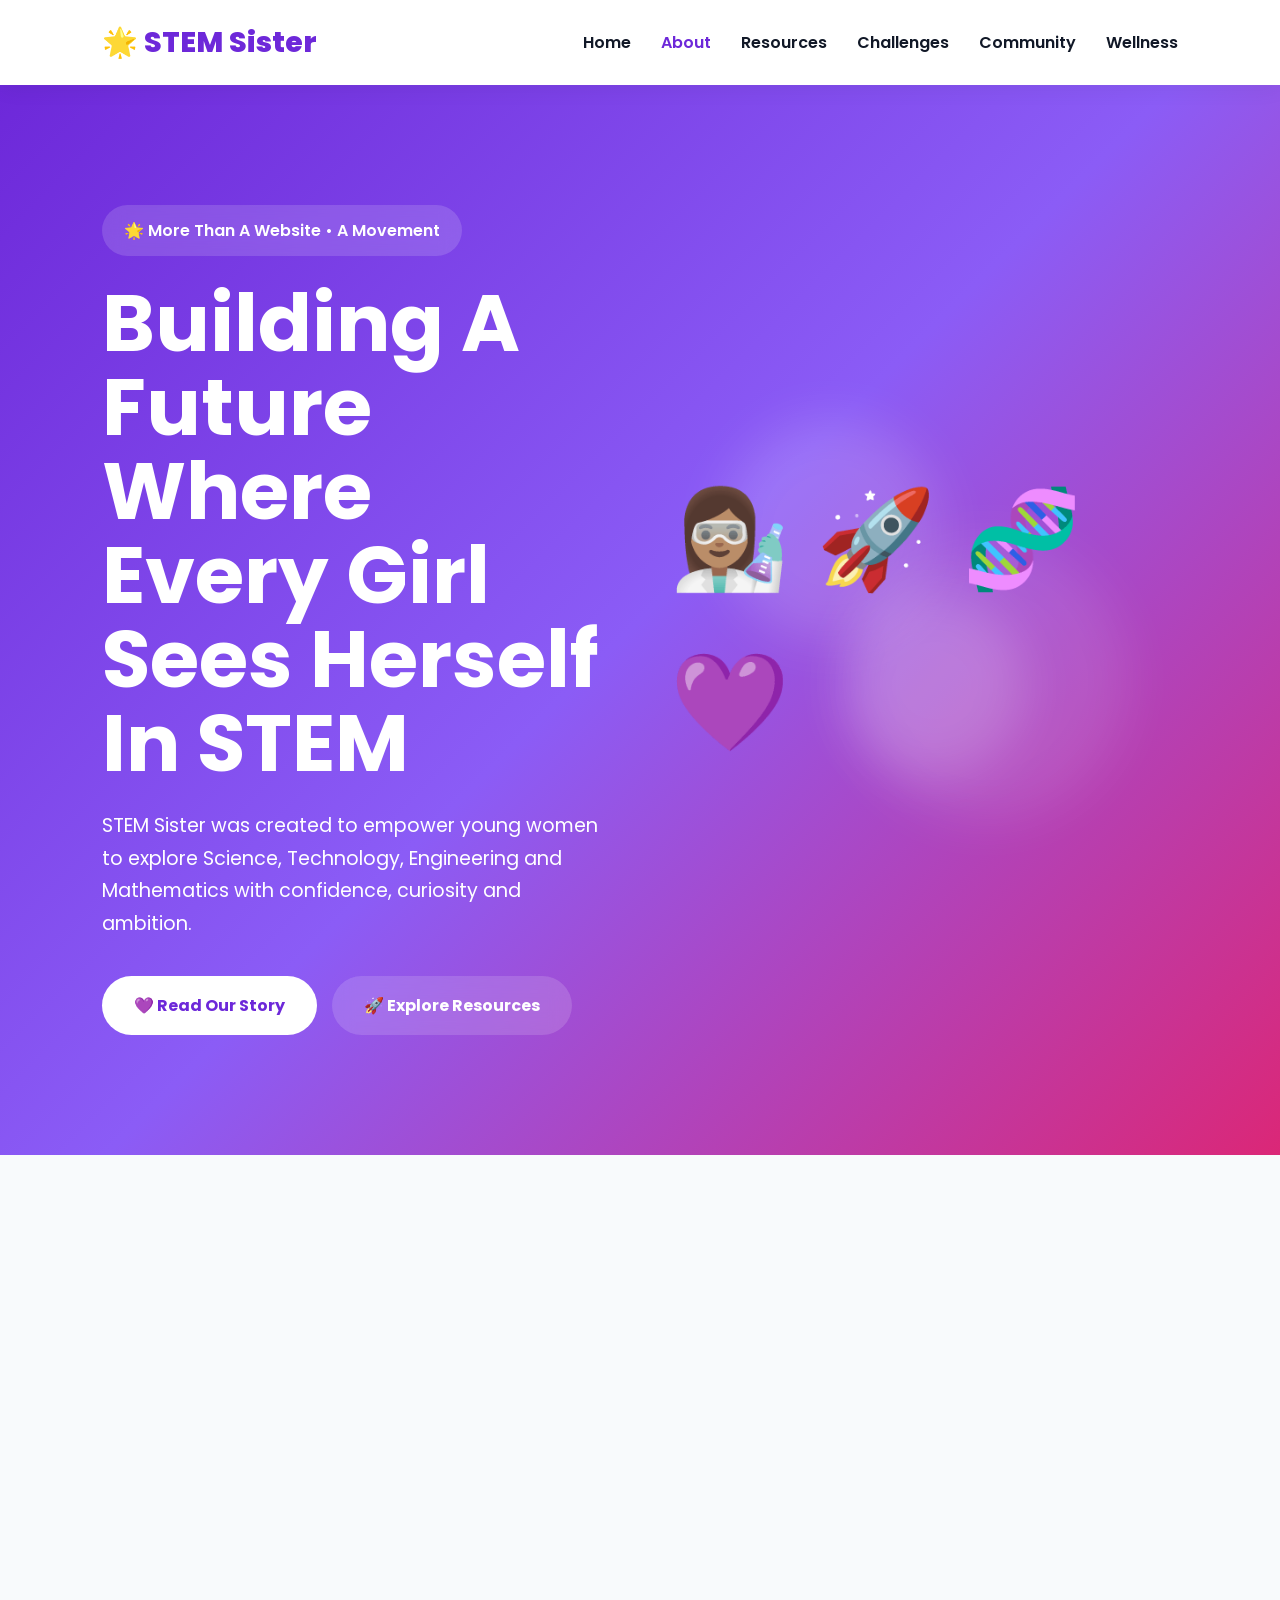
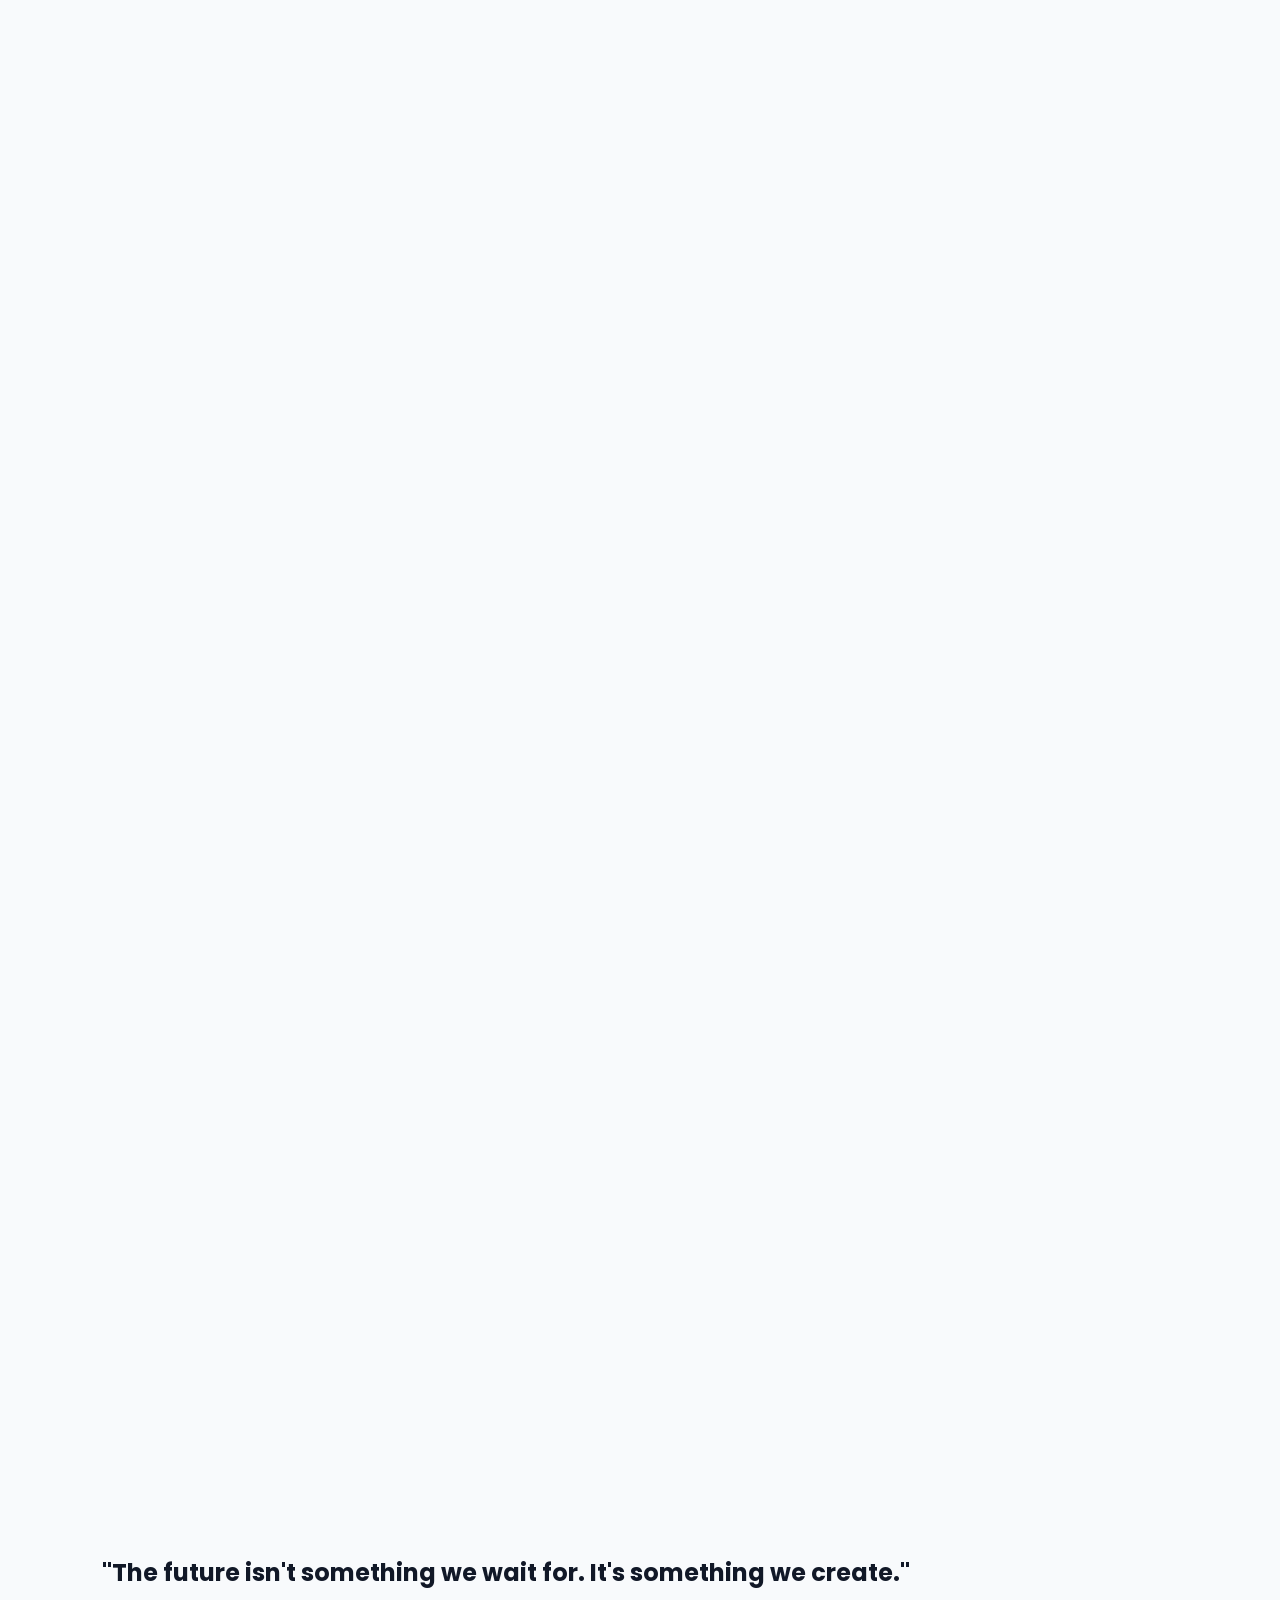
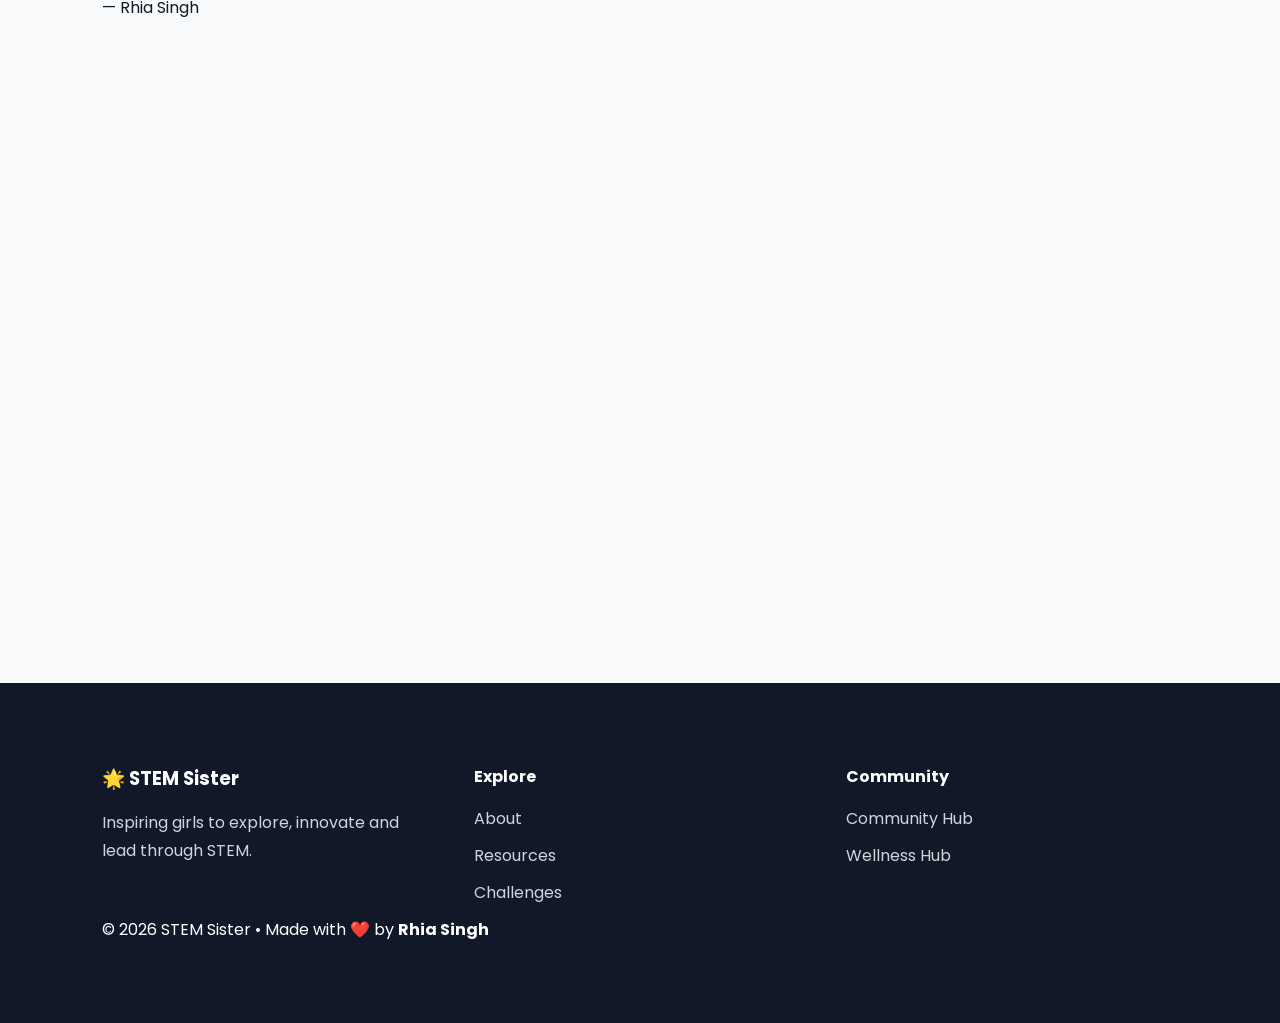
==== commit 180cf09b: "Enhance about.html with progress bar and content updates Added a progress bar and updated content fo" ====
--- a/about.html
+++ b/about.html
@@ -2,39 +2,33 @@
 <html lang="en">
 
 <head>
-
     <meta charset="UTF-8">
     <meta name="viewport" content="width=device-width, initial-scale=1.0">
-
     <title>About STEM Sister</title>
-
     <link rel="stylesheet" href="styles.css">
-
 </head>
 
 <body>
 
+    <div id="progress-bar"></div>
+
     <!-- =========================
          NAVIGATION
     ========================= -->
 
     <nav>
-
         <div class="logo">
             🌟 STEM Sister
         </div>
 
         <ul class="nav-links">
-
             <li><a href="index.html">Home</a></li>
             <li><a href="about.html" class="active">About</a></li>
             <li><a href="textbooks.html">Resources</a></li>
             <li><a href="tests.html">Challenges</a></li>
             <li><a href="discussions.html">Community</a></li>
             <li><a href="wellness.html">Wellness</a></li>
-
         </ul>
-
     </nav>
 
     <!-- =========================
@@ -43,177 +37,129 @@
 
     <section class="hero">
 
-        <div class="floating-icons">
-
-            <span>🚀</span>
-            <span>🧬</span>
-            <span>💻</span>
-            <span>🔬</span>
-            <span>⚛️</span>
-            <span>🤖</span>
-
-        </div>
-
-        <div class="hero-grid">
-
-            <div class="hero-content">
-
-                <span class="tagline">
-                    🌟 More Than A Website. A Movement.
+        <div class="hero-content">
+
+            <span class="hero-badge">
+                🌟 More Than A Website • A Movement
+            </span>
+
+            <h1>
+                Building A Future Where Every Girl
+                Sees Herself In STEM
+            </h1>
+
+            <p>
+                STEM Sister was created to empower young women
+                to explore Science, Technology, Engineering and
+                Mathematics with confidence, curiosity and ambition.
+            </p>
+
+            <div class="hero-buttons">
+
+                <a href="#story" class="btn">
+                    💜 Read Our Story
+                </a>
+
+                <a href="textbooks.html" class="btn secondary">
+                    🚀 Explore Resources
+                </a>
+
+            </div>
+
+        </div>
+
+        <div class="hero-visual">
+
+            <div class="orb orb1"></div>
+            <div class="orb orb2"></div>
+            <div class="orb orb3"></div>
+
+            <div class="hero-icons">
+                👩🏽‍🔬 🚀 🧬 💜
+            </div>
+
+        </div>
+
+    </section>
+
+    <!-- =========================
+         STATS
+    ========================= -->
+
+    <section class="stats-section reveal">
+
+        <div class="stat-box">
+            <h2>4</h2>
+            <p>STEM Disciplines</p>
+        </div>
+
+        <div class="stat-box">
+            <h2>100+</h2>
+            <p>Future Careers</p>
+        </div>
+
+        <div class="stat-box">
+            <h2>∞</h2>
+            <p>Possibilities</p>
+        </div>
+
+        <div class="stat-box">
+            <h2>1</h2>
+            <p>Mission</p>
+        </div>
+
+    </section>
+
+    <!-- =========================
+         FOUNDER STORY
+    ========================= -->
+
+    <section id="story" class="reveal">
+
+        <div class="founder-story">
+
+            <div class="story-image">
+                👩🏽‍🔬
+            </div>
+
+            <div class="story-content">
+
+                <span class="story-badge">
+                    Meet Rhia Singh
                 </span>
 
-                <h1>
-                    Building A Future Where
-                    Every Girl Sees Herself In STEM
-                </h1>
-
-                <p>
-
-                    STEM Sister was created to empower young women
-                    to explore Science, Technology, Engineering and
-                    Mathematics with confidence, curiosity and ambition.
-
-                </p>
-
-                #story
-
-                    💜 Read Our Story
-
-                </a>
-
-            </div>
-
-            <div class="hero-image">
-
-                <div class="glow-orb"></div>
-
-                <div class="hero-stem">
-
-                    👩🏽‍🔬 💜 🚀
-
-                </div>
-
-            </div>
-
-        </div>
-
-    </section>
-
-    <!-- =========================
-         IMPACT STATS
-    ========================= -->
-
-    <section class="stats-bar reveal">
-
-        <div class="stat-box">
-
-            <h3>4</h3>
-
-            <p>
-                STEM Disciplines
-            </p>
-
-        </div>
-
-        <div class="stat-box">
-
-            <h3>100+</h3>
-
-            <p>
-                Future Careers
-            </p>
-
-        </div>
-
-        <div class="stat-box">
-
-            <h3>∞</h3>
-
-            <p>
-                Possibilities
-            </p>
-
-        </div>
-
-        <div class="stat-box">
-
-            <h3>1</h3>
-
-            <p>
-                Mission
-            </p>
-
-        </div>
-
-    </section>
-
-    <!-- =========================
-         FOUNDER STORY
-    ========================= -->
-
-    <section id="story" class="reveal">
-
-        <div class="founder-story">
-
-            <div class="story-image">
-
-                👩🏽‍🔬
-
-            </div>
-
-            <div class="story-content">
-
-                <span class="story-badge">
-
-                    Meet Rhia Singh
-
-                </span>
-
                 <h2>
-
                     Turning Curiosity Into Purpose
-
                 </h2>
 
                 <p>
-
                     STEM Sister began with a simple belief:
-                    every girl deserves the opportunity
-                    to dream bigger, explore boldly and
-                    pursue ambitious goals.
-
-                </p>
-
-                <p>
-
+                    every girl deserves the opportunity to dream bigger,
+                    explore boldly and pursue ambitious goals.
+                </p>
+
+                <p>
                     As an aspiring Biochemical Engineer,
                     Rhia developed a passion for science,
-                    innovation and problem-solving.
-
-                </p>
-
-                <p>
-
+                    innovation and solving real-world problems.
+                </p>
+
+                <p>
                     While exploring STEM careers, she noticed
                     that many girls still struggle to see
                     themselves represented within scientific
                     and technical fields.
-
-                </p>
-
-                <p>
-
+                </p>
+
+                <p>
                     STEM Sister was created to help change that,
                     providing inspiration, resources and support
-                    for future innovators.
-
+                    for future scientists, engineers and innovators.
                 </p>
 
                 <div class="highlight-quote">
-
                     "Every girl deserves the opportunity
                     to dream, create, innovate and lead."
-
                 </div>
 
             </div>
@@ -223,179 +169,157 @@
     </section>
 
     <!-- =========================
+         MISSION & VISION
+    ========================= -->
+
+    <section class="reveal">
+
+        <h2 class="section-title">
+            Our Mission & Vision
+        </h2>
+
+        <div class="grid">
+
+            <div class="card">
+
+                <div class="icon">🎯</div>
+
+                <h3>Mission</h3>
+
+                <p>
+                    To inspire, educate and empower girls
+                    to pursue opportunities in Science,
+                    Technology, Engineering and Mathematics.
+                </p>
+
+            </div>
+
+            <div class="card">
+
+                <div class="icon">🌟</div>
+
+                <h3>Vision</h3>
+
+                <p>
+                    A future where every girl feels
+                    represented, confident and capable
+                    of succeeding in STEM.
+                </p>
+
+            </div>
+
+        </div>
+
+    </section>
+
+    <!-- =========================
          IMPACT BANNER
     ========================= -->
 
     <section class="impact-banner reveal">
 
         <h2>
-
             Every Breakthrough Begins With Curiosity
-
         </h2>
 
         <p>
-
             Every innovation starts with a question.
             STEM Sister encourages girls to keep asking.
-
         </p>
 
     </section>
 
     <!-- =========================
-         WHY STEM
+         WHY GIRLS IN STEM
     ========================= -->
 
     <section class="reveal">
 
         <h2 class="section-title">
-
             Why Girls In STEM Matter
-
         </h2>
 
         <p class="section-subtitle">
-
             Diverse perspectives create stronger ideas,
-            innovative solutions and a better future.
-
+            better solutions and a brighter future.
         </p>
 
         <div class="grid">
 
             <div class="card">
-
                 <div class="icon">💡</div>
-
                 <h3>Diverse Thinking</h3>
-
-                <p>
-
-                    Innovation grows when different
+                <p>
+                    Innovation thrives when different
                     perspectives work together.
-
-                </p>
-
-            </div>
-
-            <div class="card">
-
+                </p>
+            </div>
+
+            <div class="card">
                 <div class="icon">🚀</div>
-
                 <h3>Future Careers</h3>
-
-                <p>
-
+                <p>
                     STEM careers continue transforming
                     technology, healthcare and society.
-
-                </p>
-
-            </div>
-
-            <div class="card">
-
+                </p>
+            </div>
+
+            <div class="card">
                 <div class="icon">👩🏽‍🔬</div>
-
                 <h3>Representation</h3>
-
-                <p>
-
+                <p>
                     Seeing successful women in STEM
                     inspires future generations.
-
-                </p>
-
-            </div>
-
-            <div class="card">
-
+                </p>
+            </div>
+
+            <div class="card">
                 <div class="icon">🌍</div>
-
                 <h3>Global Impact</h3>
-
-                <p>
-
-                    The world's biggest challenges
-                    need creative and innovative minds.
-
-                </p>
-
-            </div>
-
-        </div>
-
-    </section>
-
-    <!-- =========================
-         TIMELINE
+                <p>
+                    The world's biggest challenges need
+                    creative and innovative minds.
+                </p>
+            </div>
+
+        </div>
+
+    </section>
+
+    <!-- =========================
+         STEM SISTER JOURNEY
     ========================= -->
 
     <section class="alt-section reveal">
 
         <h2 class="section-title">
-
             The STEM Sister Journey
-
         </h2>
 
         <div class="timeline">
 
             <div class="timeline-item">
-
                 <span>🌱</span>
-
                 <h3>Curiosity</h3>
-
-                <p>
-
-                    Discovering a love for STEM.
-
-                </p>
-
-            </div>
-
-            <div class="timeline-item">
-
+                <p>Discovering a love for STEM.</p>
+            </div>
+
+            <div class="timeline-item">
                 <span>🧬</span>
-
                 <h3>Inspiration</h3>
-
-                <p>
-
-                    Exploring Biochemical Engineering.
-
-                </p>
-
-            </div>
-
-            <div class="timeline-item">
-
+                <p>Exploring Biochemical Engineering.</p>
+            </div>
+
+            <div class="timeline-item">
                 <span>💜</span>
-
                 <h3>Purpose</h3>
-
-                <p>
-
-                    Recognising the need for support and representation.
-
-                </p>
-
-            </div>
-
-            <div class="timeline-item">
-
+                <p>Recognising the need for support and representation.</p>
+            </div>
+
+            <div class="timeline-item">
                 <span>🚀</span>
-
                 <h3>STEM Sister</h3>
-
-                <p>
-
-                    Creating a platform that inspires girls.
-
-                </p>
-
+                <p>Creating a platform that inspires girls.</p>
             </div>
 
         </div>
@@ -409,59 +333,33 @@
     <section class="reveal">
 
         <h2 class="section-title">
-
             What We Believe
-
         </h2>
 
         <div class="grid">
 
             <div class="card">
-
                 <div class="icon">🔍</div>
-
                 <h3>Curiosity</h3>
-
-                <p>
-                    Every discovery begins with a question.
-                </p>
-
-            </div>
-
-            <div class="card">
-
+                <p>Every discovery begins with a question.</p>
+            </div>
+
+            <div class="card">
                 <div class="icon">💜</div>
-
                 <h3>Confidence</h3>
-
-                <p>
-                    Girls belong in every STEM space.
-                </p>
-
-            </div>
-
-            <div class="card">
-
+                <p>Girls belong in every STEM space.</p>
+            </div>
+
+            <div class="card">
                 <div class="icon">🚀</div>
-
                 <h3>Innovation</h3>
-
-                <p>
-                    Big ideas can change the world.
-                </p>
-
-            </div>
-
-            <div class="card">
-
+                <p>Big ideas can change the world.</p>
+            </div>
+
+            <div class="card">
                 <div class="icon">🌍</div>
-
                 <h3>Impact</h3>
-
-                <p>
-                    STEM can solve real-world challenges.
-                </p>
-
+                <p>STEM can solve real-world challenges.</p>
             </div>
 
         </div>
@@ -475,53 +373,33 @@
     <section class="reveal">
 
         <h2 class="section-title">
-
             Women Who Inspire Us
-
         </h2>
 
         <div class="career-grid">
 
             <div class="career-card">
-
                 <div class="icon">👩‍🚀</div>
-
                 <h3>Mae Jemison</h3>
-
-                <p>
-
-                    First African-American woman in space.
-
-                </p>
-
+                <p>First African-American woman in space.</p>
             </div>
 
             <div class="career-card">
-
                 <div class="icon">🧪</div>
-
                 <h3>Marie Curie</h3>
-
-                <p>
-
-                    First woman to win a Nobel Prize.
-
-                </p>
-
+                <p>First woman to win a Nobel Prize.</p>
             </div>
 
             <div class="career-card">
-
                 <div class="icon">🚀</div>
-
                 <h3>Katherine Johnson</h3>
-
-                <p>
-
-                    NASA mathematician and pioneer.
-
-                </p>
-
+                <p>NASA mathematician and pioneer.</p>
+            </div>
+
+            <div class="career-card">
+                <div class="icon">💻</div>
+                <h3>Ada Lovelace</h3>
+                <p>Widely regarded as the first computer programmer.</p>
             </div>
 
         </div>
@@ -537,25 +415,19 @@
         <div class="highlight-card">
 
             <h3>
-
                 Talent Has No Gender
-
             </h3>
 
             <p>
-
                 STEM Sister exists because creativity,
                 intelligence and potential should never
                 be limited by stereotypes.
-
             </p>
 
             <p>
-
                 Every girl deserves the confidence,
                 support and resources needed to pursue
                 her dreams.
-
             </p>
 
         </div>
@@ -563,41 +435,75 @@
     </section>
 
     <!-- =========================
-         FUTURE
+         LOOKING AHEAD
     ========================= -->
 
     <section class="future-section reveal">
 
         <h2>
-
             Looking Ahead
-
         </h2>
 
         <p>
-
             STEM Sister aims to continue expanding
-            learning resources, community support and
-            opportunities that inspire future scientists,
-            engineers, innovators and leaders.
-
+            learning resources, community support
+            and opportunities that inspire future
+            scientists, engineers, innovators and leaders.
         </p>
 
     </section>
 
     <!-- =========================
+         FUTURE GOALS
+    ========================= -->
+
+    <section class="reveal">
+
+        <h2 class="section-title">
+            Future Goals
+        </h2>
+
+        <div class="timeline">
+
+            <div class="timeline-item">
+                <span>📚</span>
+                <h3>More Resources</h3>
+                <p>Expand our learning library.</p>
+            </div>
+
+            <div class="timeline-item">
+                <span>🤝</span>
+                <h3>Mentorship</h3>
+                <p>Connect students with STEM professionals.</p>
+            </div>
+
+            <div class="timeline-item">
+                <span>🏆</span>
+                <h3>Competitions</h3>
+                <p>Launch STEM innovation challenges.</p>
+            </div>
+
+            <div class="timeline-item">
+                <span>🌍</span>
+                <h3>Global Impact</h3>
+                <p>Reach and inspire students worldwide.</p>
+            </div>
+
+        </div>
+
+    </section>
+
+    <!-- =========================
          IMPACT STATEMENT
     ========================= -->
 
     <section class="impact-statement reveal">
 
         <h2>
-
             The World Needs Scientists.<br>
             The World Needs Engineers.<br>
             The World Needs Innovators.<br>
             The World Needs You.
-
         </h2>
 
     </section>
@@ -609,15 +515,12 @@
     <section class="quote">
 
         <h2>
-
-            "Curiosity can take you anywhere."
-
+            "The future isn't something we wait for.
+            It's something we create."
         </h2>
 
         <p>
-
             — Rhia Singh
-
         </p>
 
     </section>
@@ -626,25 +529,19 @@
          CTA
     ========================= -->
 
-    <section class="cta">
+    <section class="cta-section reveal">
 
         <h2>
-
-            Start Your STEM Journey
-
+            Ready To Become A Future Innovator?
         </h2>
 
         <p>
-
             Discover opportunities, build confidence
             and explore a future filled with possibilities.
-
         </p>
 
-        <a href="textbooks.html" class="btn secondary">
-
+        <a href="textbooks.html" class="btn">
             🚀 Start Exploring
-
         </a>
 
     </section>
@@ -662,10 +559,8 @@
                 <h3>🌟 STEM Sister</h3>
 
                 <p>
-
                     Inspiring girls to explore,
                     innovate and lead through STEM.
-
                 </p>
 
             </div>
@@ -674,9 +569,9 @@
 
                 <h4>Explore</h4>
 
-                <p><a href="about.html">About</a></p>
-                <p><a href="textbooks.html">Resources</a></p>
-                <p><a href="tests.html">Challenges</a></p>
+                <a href="about.html">About</a>
+                <a href="textbooks.html">Resources</a>
+                <a href="tests.html">Challenges</a>
 
             </div>
 
@@ -684,38 +579,38 @@
 
                 <h4>Community</h4>
 
-                <p><a href="discussions.html">Community Hub</a></p>
-                <p><a href="wellness.html">Wellness Hub</a></p>
+                <a href="discussions.html">Community Hub</a>
+                <a href="wellness.html">Wellness Hub</a>
 
             </div>
 
         </div>
 
         <div class="made-by">
-
             © 2026 STEM Sister • Made with ❤️ by
             <strong>Rhia Singh</strong>
-
         </div>
 
     </footer>
 
+    <!-- =========================
+         JAVASCRIPT
+    ========================= -->
+
     <script>
 
         const reveals =
-        document.querySelectorAll(".reveal");
-
-        function revealSections(){
+            document.querySelectorAll(".reveal");
+
+        function revealSections() {
 
             reveals.forEach(section => {
 
                 const top =
-                section.getBoundingClientRect().top;
-
-                if(top < window.innerHeight - 100){
-
+                    section.getBoundingClientRect().top;
+
+                if (top < window.innerHeight - 100) {
                     section.classList.add("active");
-
                 }
 
             });
@@ -725,9 +620,24 @@
         window.addEventListener(
             "scroll",
             revealSections
-        );
-
-        revealSections();
+     ctions();
+
+        window.addEventListener("scroll", () => {
+
+            const winScroll =
+                document.documentElement.scrollTop;
+
+            const height =
+                document.documentElement.scrollHeight -
+                document.documentElement.clientHeight;
+
+            const scrolled =
+                (winScroll / height) * 100;
+
+            document.getElementById("progress-bar")
+                .style.width = scrolled + "%";
+
+        });
 
     </script>
 
--- a/styles.css
+++ b/styles.css
@@ -1,8 +1,8 @@
 @import url('https://fonts.googleapis.com/css2?family=Poppins:wght@300;400;500;600;700;800&display=swap');
 
-/* =========================
-   ROOT
-========================= */
+/* ===================================
+   ROOT VARIABLES
+=================================== */
 
 :root{
 
@@ -15,28 +15,26 @@
 
     --white:#ffffff;
     --bg:#f8fafc;
-
     --border:#e5e7eb;
 
     --gradient:
-    linear-gradient(
-        135deg,
-        #6d28d9 0%,
-        #8b5cf6 50%,
-        #db2777 100%
-    );
+        linear-gradient(
+            135deg,
+            #6d28d9,
+            #8b5cf6,
+            #db2777
+        );
 
     --shadow:
-    0 15px 40px rgba(0,0,0,.08);
+        0 15px 40px rgba(0,0,0,.08);
 
     --shadow-hover:
-    0 20px 50px rgba(109,40,217,.18);
-
-}
-
-/* =========================
+        0 20px 50px rgba(109,40,217,.18);
+}
+
+/* ===================================
    RESET
-========================= */
+=================================== */
 
 *{
     margin:0;
@@ -56,33 +54,55 @@
 
     color:var(--dark);
 
+    overflow-x:hidden;
+
     line-height:1.7;
-
-    overflow-x:hidden;
-}
-
-/* =========================
+}
+
+/* ===================================
+   SCROLL BAR
+=================================== */
+
+#progress-bar{
+
+    position:fixed;
+
+    top:0;
+    left:0;
+
+    height:4px;
+
+    background:var(--gradient);
+
+    width:0;
+
+    z-index:9999;
+}
+
+/* ===================================
    NAVIGATION
-========================= */
+=================================== */
 
 nav{
 
     position:sticky;
     top:0;
+
     z-index:1000;
 
     display:flex;
+
     justify-content:space-between;
     align-items:center;
 
     padding:18px 8%;
 
-    background:rgba(255,255,255,.92);
+    background:rgba(255,255,255,.95);
 
     backdrop-filter:blur(20px);
 
     box-shadow:
-    0 5px 20px rgba(0,0,0,.05);
+        0 5px 20px rgba(0,0,0,.05);
 }
 
 .logo{
@@ -96,223 +116,177 @@
 
 .nav-links{
 
+    display:flex;
+
     list-style:none;
 
+    gap:30px;
+}
+
+.nav-links a{
+
+    text-decoration:none;
+
+    font-weight:600;
+
+    color:var(--dark);
+
+    transition:.3s;
+}
+
+.nav-links a:hover,
+.nav-links .active{
+
+    color:var(--primary);
+}
+
+/* ===================================
+   HERO
+=================================== */
+
+.hero{
+
+    min-height:90vh;
+
+    background:var(--gradient);
+
+    color:white;
+
+    display:grid;
+
+    grid-template-columns:1fr 1fr;
+
+    align-items:center;
+
+    gap:60px;
+
+    padding:120px 8%;
+
+    position:relative;
+
+    overflow:hidden;
+}
+
+.hero-badge{
+
+    display:inline-block;
+
+    background:rgba(255,255,255,.15);
+
+    backdrop-filter:blur(10px);
+
+    padding:12px 22px;
+
+    border-radius:999px;
+
+    margin-bottom:25px;
+
+    font-weight:600;
+}
+
+.hero h1{
+
+    font-size:5rem;
+
+    line-height:1.05;
+
+    margin-bottom:25px;
+}
+
+.hero p{
+
+    font-size:1.2rem;
+
+    max-width:650px;
+}
+
+.hero-buttons{
+
     display:flex;
 
-    gap:28px;
-}
-
-.nav-links a{
-
-    text-decoration:none;
-
-    color:var(--dark);
-
-    font-weight:600;
-
-    transition:.3s;
-}
-
-.nav-links a:hover,
-.nav-links a.active{
-
-    color:var(--primary);
-}
-
-/* =========================
-   HERO
-========================= */
-
-.hero{
-
-    min-height:90vh;
-
-    background:var(--gradient);
-
-    color:white;
+    gap:15px;
+
+    flex-wrap:wrap;
+
+    margin-top:35px;
+}
+
+/* ===================================
+   HERO VISUAL
+=================================== */
+
+.hero-visual{
+
+    position:relative;
+
+    min-height:500px;
 
     display:flex;
 
+    justify-content:center;
+
     align-items:center;
-
-    padding:120px 8%;
-
-    position:relative;
-
-    overflow:hidden;
-}
-
-.hero-grid{
-
-    display:grid;
-
-    grid-template-columns:
-    1.1fr .9fr;
-
-    gap:60px;
-
-    align-items:center;
-
-    width:100%;
-}
-
-.hero-content{
-
-    position:relative;
-
-    z-index:2;
-}
-
-.tagline{
-
-    display:inline-block;
-
-    background:
-    rgba(255,255,255,.15);
-
-    padding:12px 20px;
-
-    border-radius:50px;
-
-    margin-bottom:25px;
-
-    font-weight:600;
-}
-
-.hero h1{
-
-    font-size:5rem;
-
-    line-height:1.05;
-
-    margin-bottom:25px;
-}
-
-.hero p{
-
-    font-size:1.2rem;
-
-    max-width:650px;
-}
-
-.hero-buttons{
-
-    margin-top:35px;
-}
-
-.hero-image{
-
-    position:relative;
-
-    display:flex;
-
-    justify-content:center;
-
-    align-items:center;
-}
-
-.hero-stem{
+}
+
+.hero-icons{
 
     font-size:6rem;
 
-    z-index:3;
-}
-
-.glow-orb{
+    z-index:5;
+}
+
+.orb{
 
     position:absolute;
 
-    width:350px;
-    height:350px;
-
     border-radius:50%;
 
-    background:
-    rgba(255,255,255,.15);
-
-    filter:blur(35px);
-
-    animation:pulse 6s infinite ease-in-out;
-}
-
-@keyframes pulse {
-
-    0%{
-        transform:scale(1);
-    }
-
-    50%{
-        transform:scale(1.15);
-    }
-
-    100%{
-        transform:scale(1);
-    }
-}
-
-/* =========================
-   FLOATING ICONS
-========================= */
-
-.floating-icons{
-
-    position:absolute;
-
-    inset:0;
-
-    pointer-events:none;
-}
-
-.floating-icons span{
-
-    position:absolute;
-
-    opacity:.12;
-
-    font-size:2.5rem;
-
-    animation:float 8s infinite ease-in-out;
-}
-
-.floating-icons span:nth-child(1){
-    top:12%;
-    left:8%;
-}
-
-.floating-icons span:nth-child(2){
-    top:18%;
+    filter:blur(25px);
+
+    animation:floatOrb 8s infinite ease-in-out;
+}
+
+.orb1{
+
+    width:220px;
+    height:220px;
+
+    background:rgba(255,255,255,.15);
+
+    top:10%;
+    left:10%;
+}
+
+.orb2{
+
+    width:280px;
+    height:280px;
+
+    background:rgba(255,255,255,.1);
+
+    bottom:10%;
     right:10%;
 }
 
-.floating-icons span:nth-child(3){
-    top:55%;
-    left:10%;
-}
-
-.floating-icons span:nth-child(4){
-    bottom:20%;
-    right:10%;
-}
-
-.floating-icons span:nth-child(5){
-    top:40%;
-    right:22%;
-}
-
-.floating-icons span:nth-child(6){
-    top:30%;
-    left:35%;
-}
-
-@keyframes float {
+.orb3{
+
+    width:180px;
+    height:180px;
+
+    background:rgba(255,255,255,.18);
+
+    top:45%;
+    right:30%;
+}
+
+@keyframes floatOrb{
 
     0%{
         transform:translateY(0);
     }
 
     50%{
-        transform:translateY(-12px);
+        transform:translateY(-30px);
     }
 
     100%{
@@ -320,94 +294,208 @@
     }
 }
 
-/* =========================
+/* ===================================
    BUTTONS
-========================= */
+=================================== */
 
 .btn{
 
     display:inline-block;
 
+    padding:16px 32px;
+
+    border-radius:999px;
+
     text-decoration:none;
 
+    font-weight:700;
+
     border:none;
 
     cursor:pointer;
 
-    padding:16px 34px;
-
-    margin:8px;
-
-    border-radius:999px;
-
-    font-weight:700;
-
-    background:var(--gradient);
+    background:white;
+
+    color:var(--primary);
+
+    transition:.3s;
+}
+
+.btn:hover{
+
+    transform:translateY(-5px);
+
+    box-shadow:0 15px 30px rgba(0,0,0,.15);
+}
+
+.secondary{
+
+    background:rgba(255,255,255,.15);
 
     color:white;
 
-    transition:.3s;
-}
-
-.btn:hover{
-
-    transform:translateY(-4px);
-
-    box-shadow:
-    0 15px 30px rgba(0,0,0,.15);
-}
-
-.secondary{
+    backdrop-filter:blur(10px);
+}
+
+/* ===================================
+   SECTIONS
+=================================== */
+
+section{
+    padding:110px 8%;
+}
+
+.section-title{
+
+    font-size:3rem;
+
+    text-align:center;
+
+    color:var(--primary);
+
+    margin-bottom:15px;
+}
+
+.section-subtitle{
+
+    text-align:center;
+
+    max-width:700px;
+
+    margin:0 auto 60px;
+
+    color:var(--gray);
+}
+
+/* ===================================
+   QUICK ACCESS
+=================================== */
+
+.quick-grid{
+
+    display:grid;
+
+    grid-template-columns:
+        repeat(auto-fit,minmax(250px,1fr));
+
+    gap:30px;
+}
+
+.feature-tile{
 
     background:white;
 
+    border-radius:28px;
+
+    padding:40px;
+
+    text-align:center;
+
+    text-decoration:none;
+
+    color:inherit;
+
+    transition:.35s;
+
+    box-shadow:var(--shadow);
+
+    position:relative;
+
+    overflow:hidden;
+}
+
+.feature-tile span{
+
+    display:block;
+
+    font-size:3.5rem;
+
+    margin-bottom:15px;
+}
+
+.feature-tile h3{
+
     color:var(--primary);
-}
-
-/* =========================
-   SECTIONS
-========================= */
-
-section{
-
-    padding:100px 8%;
-}
-
-.alt-section{
+
+    margin-bottom:10px;
+}
+
+.feature-tile:hover{
+
+    transform:
+        translateY(-10px)
+        scale(1.03);
+
+    box-shadow:var(--shadow-hover);
+}
+
+.feature-tile::before{
+
+    content:"";
+
+    position:absolute;
+
+    inset:0;
 
     background:
     linear-gradient(
-        180deg,
-        #ffffff,
-        #faf7ff
+        135deg,
+        rgba(109,40,217,.05),
+        rgba(219,39,119,.08)
     );
-}
-
-.section-title{
+
+    opacity:0;
+
+    transition:.3s;
+}
+
+.feature-tile:hover::before{
+
+    opacity:1;
+}
+
+/* ===================================
+   STATS
+=================================== */
+
+.stats-section{
+
+    display:grid;
+
+    grid-template-columns:
+        repeat(auto-fit,minmax(240px,1fr));
+
+    gap:25px;
+}
+
+.stat-box{
+
+    background:white;
+
+    padding:40px;
 
     text-align:center;
 
-    font-size:3rem;
+    border-radius:24px;
+
+    box-shadow:var(--shadow);
+}
+
+.stat-box h2{
+
+    font-size:3.2rem;
 
     color:var(--primary);
-
-    margin-bottom:15px;
-}
-
-.section-subtitle{
-
-    text-align:center;
+}
+
+.stat-box p{
 
     color:var(--gray);
-
-    max-width:750px;
-
-    margin:0 auto 60px;
-}
-
-/* =========================
-   GRID
-========================= */
+}
+
+/* ===================================
+   CARDS
+=================================== */
 
 .grid,
 .career-grid{
@@ -415,35 +503,39 @@
     display:grid;
 
     grid-template-columns:
-    repeat(auto-fit,minmax(260px,1fr));
+        repeat(auto-fit,minmax(260px,1fr));
 
     gap:30px;
 }
-
-/* =========================
-   CARD
-========================= */
 
 .card,
 .career-card{
 
-    background:white;
+    background:
+        rgba(255,255,255,.85);
+
+    backdrop-filter:blur(20px);
+
+    border:
+        1px solid rgba(255,255,255,.3);
+
+    padding:32px;
 
     border-radius:24px;
 
-    padding:30px;
-
     text-align:center;
 
+    transition:.35s;
+
     box-shadow:var(--shadow);
-
-    transition:.3s;
 }
 
 .card:hover,
 .career-card:hover{
 
-    transform:translateY(-10px);
+    transform:
+        translateY(-10px)
+        scale(1.02);
 
     box-shadow:var(--shadow-hover);
 }
@@ -452,7 +544,7 @@
 
     font-size:3.5rem;
 
-    margin-bottom:18px;
+    margin-bottom:15px;
 }
 
 .card h3,
@@ -469,118 +561,200 @@
     color:var(--gray);
 }
 
-/* =========================
-   STATS
-========================= */
-
-.stats-bar{
+/* ===================================
+   PATHWAY
+=================================== */
+
+.pathway-section{
+
+    background:
+        linear-gradient(
+            180deg,
+            #ffffff,
+            #faf5ff
+        );
+}
+
+.timeline{
 
     display:grid;
 
     grid-template-columns:
-    repeat(auto-fit,minmax(220px,1fr));
+        repeat(auto-fit,minmax(220px,1fr));
 
     gap:25px;
 
-    padding:60px 8%;
-}
-
-.stat-box{
+    margin-top:40px;
+}
+
+.step{
 
     background:white;
 
     padding:35px;
 
+    border-radius:24px;
+
     text-align:center;
 
-    border-radius:24px;
-
     box-shadow:var(--shadow);
-}
-
-.stat-box h3{
-
-    font-size:3rem;
+
+    transition:.3s;
+}
+
+.step:hover{
+
+    transform:translateY(-10px);
+
+    box-shadow:var(--shadow-hover);
+}
+
+.step span{
+
+    width:70px;
+    height:70px;
+
+    margin:auto auto 20px;
+
+    display:flex;
+
+    justify-content:center;
+    align-items:center;
+
+    border-radius:50%;
+
+    background:var(--gradient);
+
+    color:white;
+
+    font-weight:700;
+}
+
+/* ===================================
+   QUIZ
+=================================== */
+
+.quiz-card{
+
+    max-width:750px;
+
+    margin:auto;
+
+    background:white;
+
+    padding:50px;
+
+    border-radius:30px;
+
+    box-shadow:var(--shadow);
+
+    text-align:center;
+}
+
+.quiz-card h3{
 
     color:var(--primary);
-}
-
-.stat-box p{
-
-    color:var(--gray);
-}
-
-/* =========================
-   HIGHLIGHT
-========================= */
+
+    margin-bottom:30px;
+}
+
+.quiz-card button{
+
+    width:100%;
+
+    border:none;
+
+    padding:16px;
+
+    margin:10px 0;
+
+    border-radius:16px;
+
+    cursor:pointer;
+
+    font-weight:600;
+
+    background:#f3f4f6;
+
+    transition:.3s;
+}
+
+.quiz-card button:hover{
+
+    background:var(--primary);
+
+    color:white;
+}
+
+#quizResult{
+
+    margin-top:20px;
+
+    font-weight:700;
+}
+
+/* ===================================
+   HIGHLIGHT CARD
+=================================== */
 
 .highlight-card{
 
-    max-width:850px;
+    max-width:900px;
 
     margin:auto;
 
     text-align:center;
 
+    background:var(--gradient);
+
+    color:white;
+
     padding:60px;
 
     border-radius:30px;
+}
+
+.highlight-card h2{
+
+    margin-bottom:20px;
+}
+
+/* ===================================
+   CTA
+=================================== */
+
+.cta-section{
 
     background:var(--gradient);
 
+    text-align:center;
+
     color:white;
 }
 
-.highlight-card h3{
-
-    font-size:2rem;
+.cta-section h2{
+
+    font-size:3.5rem;
 
     margin-bottom:20px;
 }
 
-.highlight-card p{
-
-    font-size:1.15rem;
-
-    margin-bottom:25px;
-}
-
-/* =========================
-   CTA
-========================= */
-
-.cta{
-
-    background:var(--gradient);
-
-    text-align:center;
+.cta-section p{
+
+    max-width:700px;
+
+    margin:auto auto 35px;
+}
+
+/* ===================================
+   FOOTER
+=================================== */
+
+footer{
+
+    background:#111827;
 
     color:white;
-}
-
-.cta h2{
-
-    font-size:3rem;
-
-    margin-bottom:20px;
-}
-
-.cta p{
-
-    max-width:700px;
-
-    margin:0 auto 30px;
-}
-
-/* =========================
-   FOOTER
-========================= */
-
-footer{
-
-    background:#111827;
-
-    color:white;
 
     padding:80px 8%;
 }
@@ -590,7 +764,7 @@
     display:grid;
 
     grid-template-columns:
-    repeat(auto-fit,minmax(220px,1fr));
+        repeat(auto-fit,minmax(220px,1fr));
 
     gap:40px;
 }
@@ -601,15 +775,16 @@
     margin-bottom:15px;
 }
 
-footer p,
-footer a{
+footer a,
+footer p{
 
     color:#d1d5db;
-}
-
-footer a{
 
     text-decoration:none;
+
+    display:block;
+
+    margin-bottom:10px;
 }
 
 footer a:hover{
@@ -617,16 +792,112 @@
     color:white;
 }
 
-.made-by{
-
-    margin-top:40px;
-
-    padding-top:20px;
-
-    border-top:
-    1px solid rgba(255,255,255,.1);
-
-    text-align:center;
-}
-
-/* ===============
+/* ===================================
+   REVEAL
+=================================== */
+
+.reveal{
+
+    opacity:0;
+
+    transform:translateY(40px);
+
+    transition:.8s ease;
+}
+
+.reveal.active{
+
+    opacity:1;
+
+    transform:translateY(0);
+}
+
+/* ===================================
+   MOBILE
+=================================== */
+
+@media (max-width:992px){
+
+    .hero{
+
+        grid-template-columns:1fr;
+        text-align:center;
+    }
+
+    .hero h1{
+        font-size:3.8rem;
+    }
+
+    .hero p{
+        margin:auto;
+    }
+}
+
+@media (max-width:768px){
+
+    nav{
+
+        flex-direction:column;
+
+        gap:15px;
+    }
+
+    .nav-links{
+
+        flex-wrap:wrap;
+
+        justify-content:center;
+    }
+
+    section{
+        padding:80px 20px;
+    }
+
+    .hero{
+        padding:80px 20px;
+    }
+
+    .hero h1{
+        font-size:2.8rem;
+    }
+
+    .hero-icons{
+        font-size:4rem;
+    }
+
+    .hero-buttons{
+        justify-content:center;
+    }
+
+    .section-title{
+        font-size:2.2rem;
+    }
+
+    .cta-section h2{
+        font-size:2.3rem;
+    }
+}
+
+@media (max-width:480px){
+
+    .hero h1{
+        font-size:2.1rem;
+    }
+
+    .logo{
+        font-size:1.4rem;
+    }
+
+    .btn{
+        width:100%;
+        text-align:center;
+    }
+
+    .section-title{
+        font-size:1.8rem;
+    }
+
+    .hero-icons{
+        font-size:3rem;
+    }
+}
